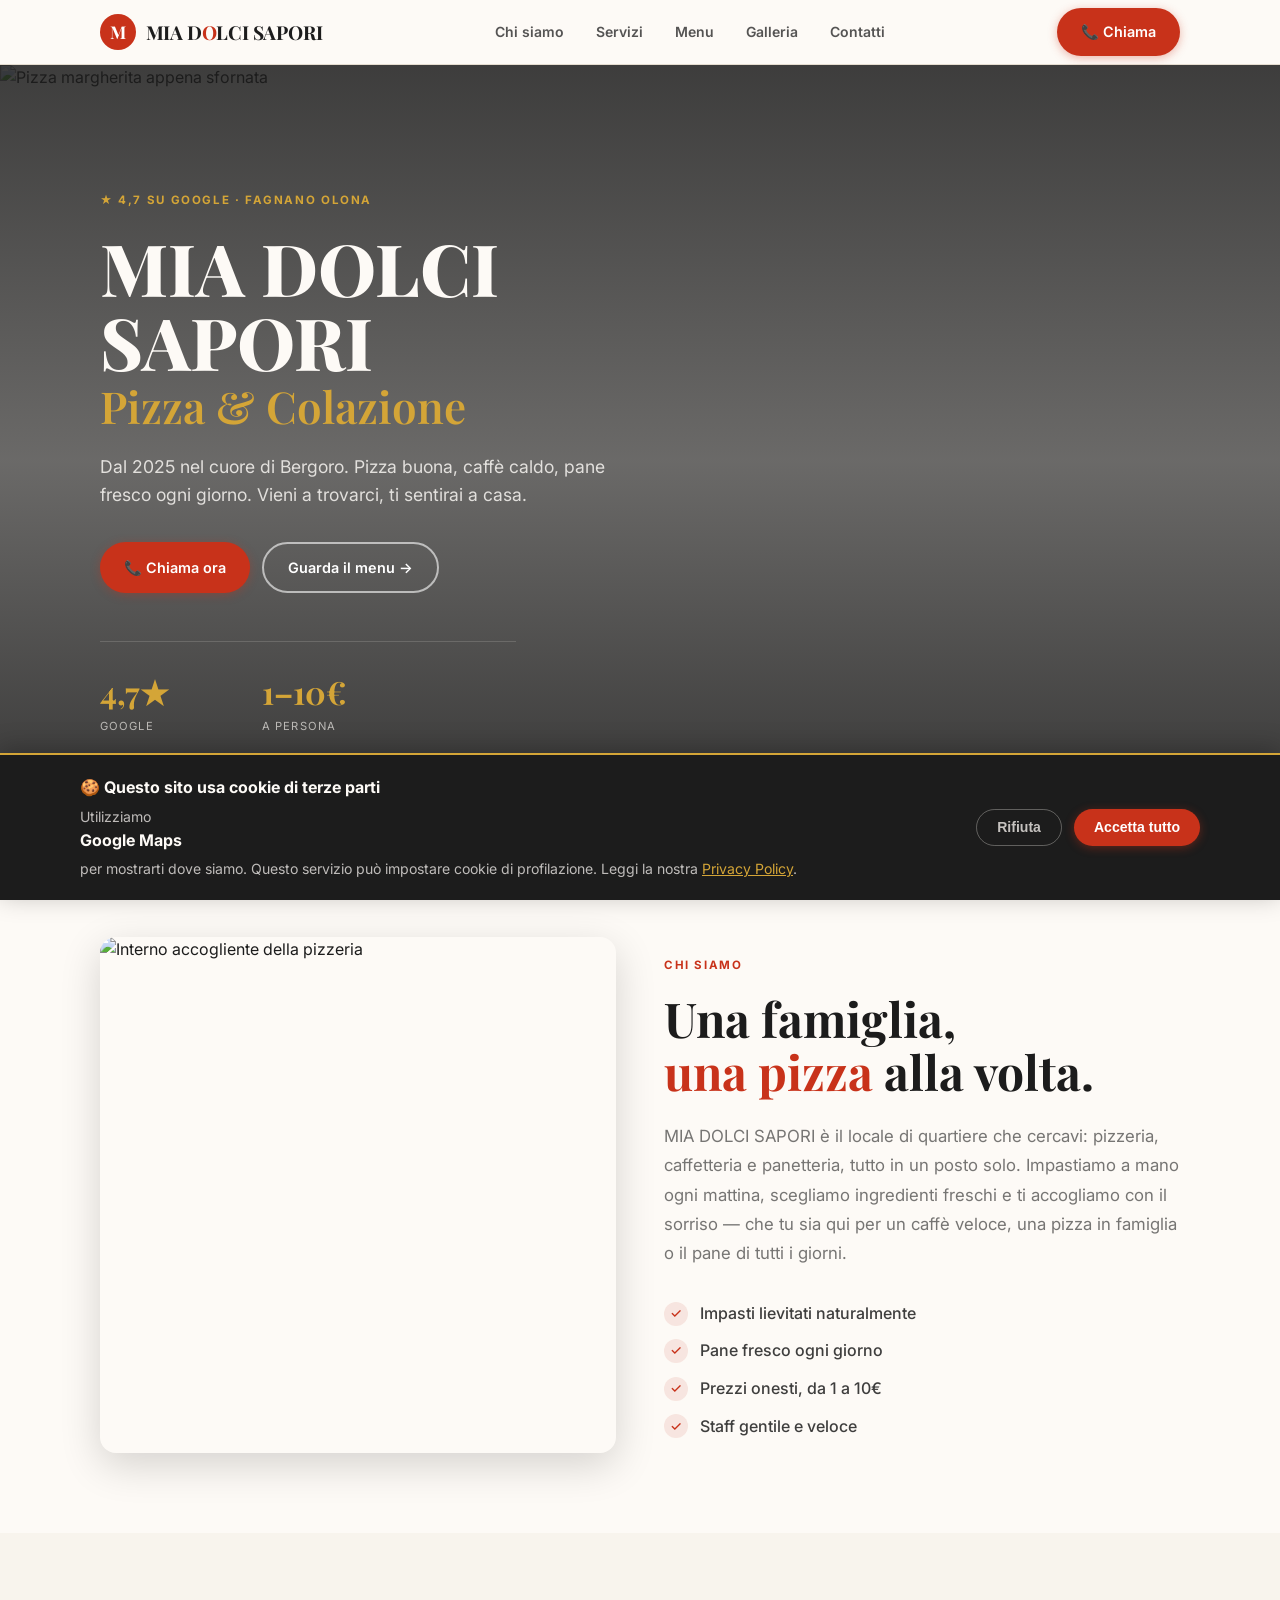
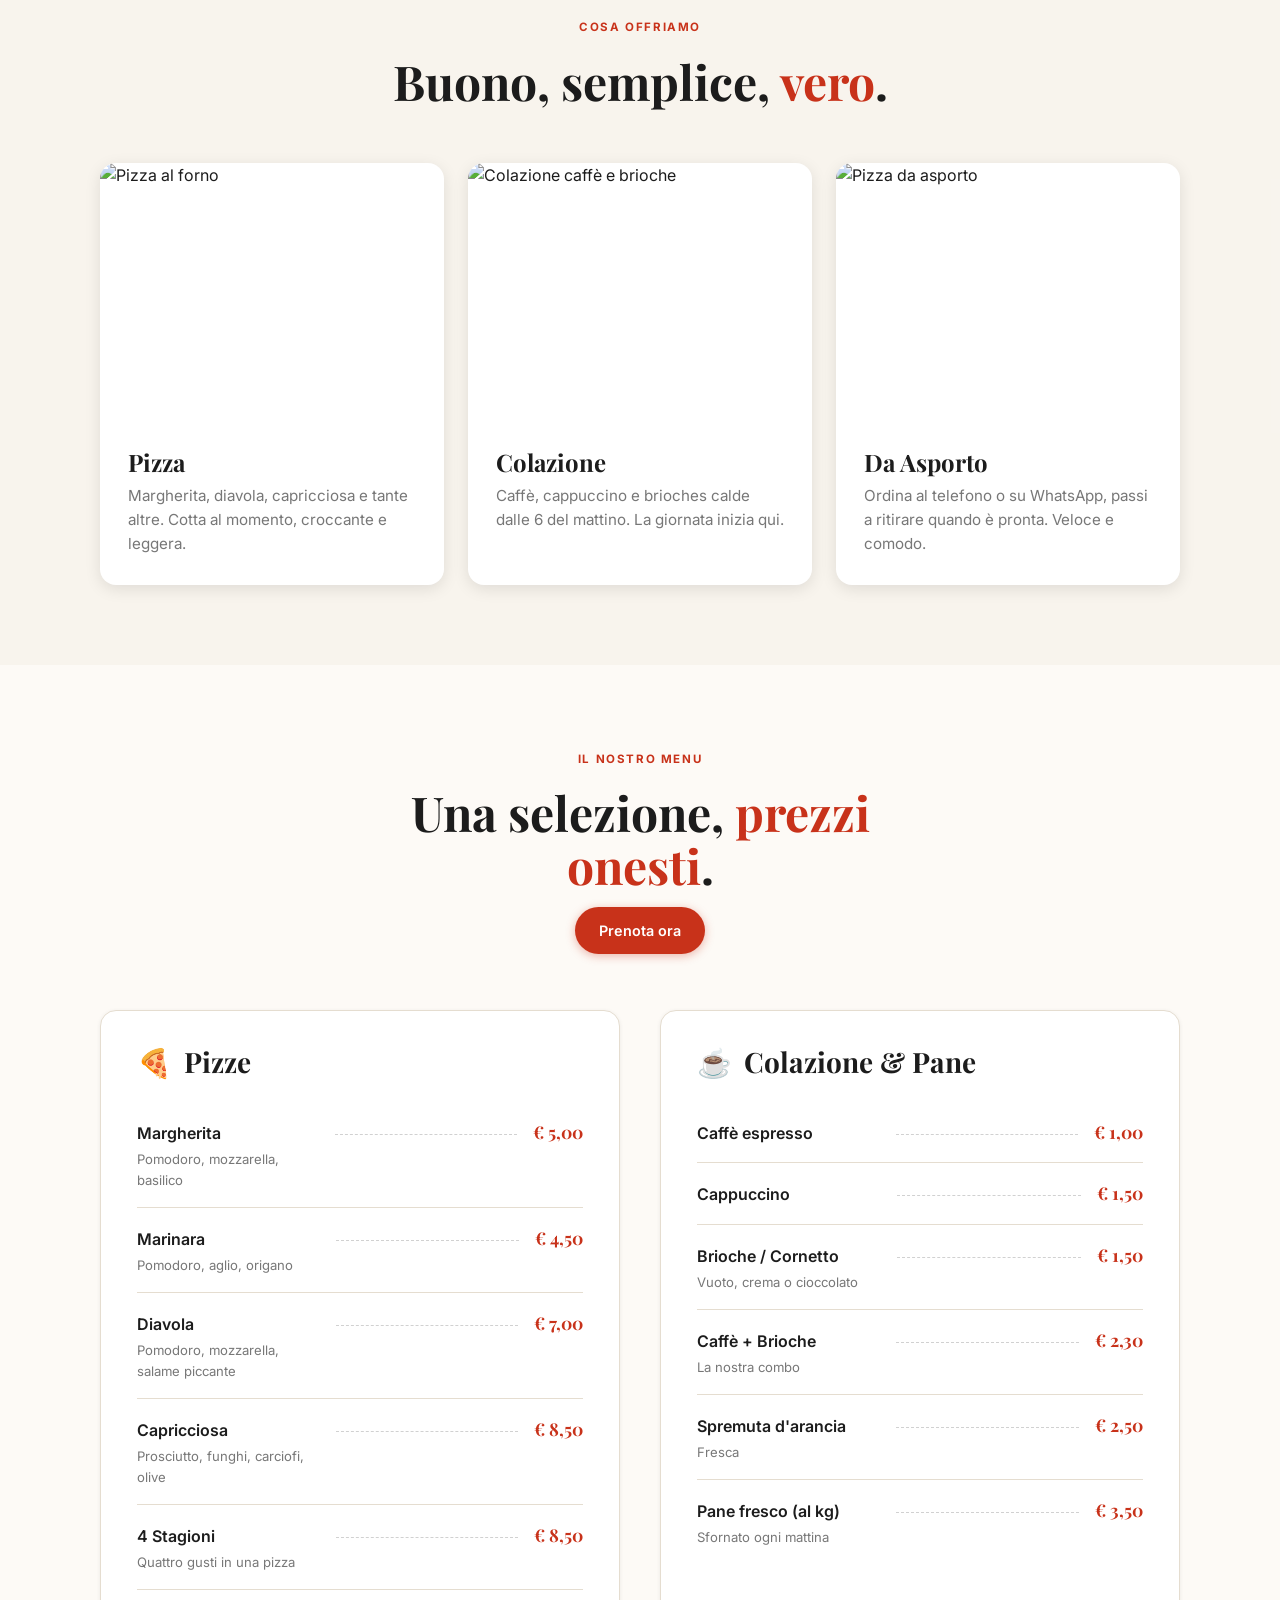
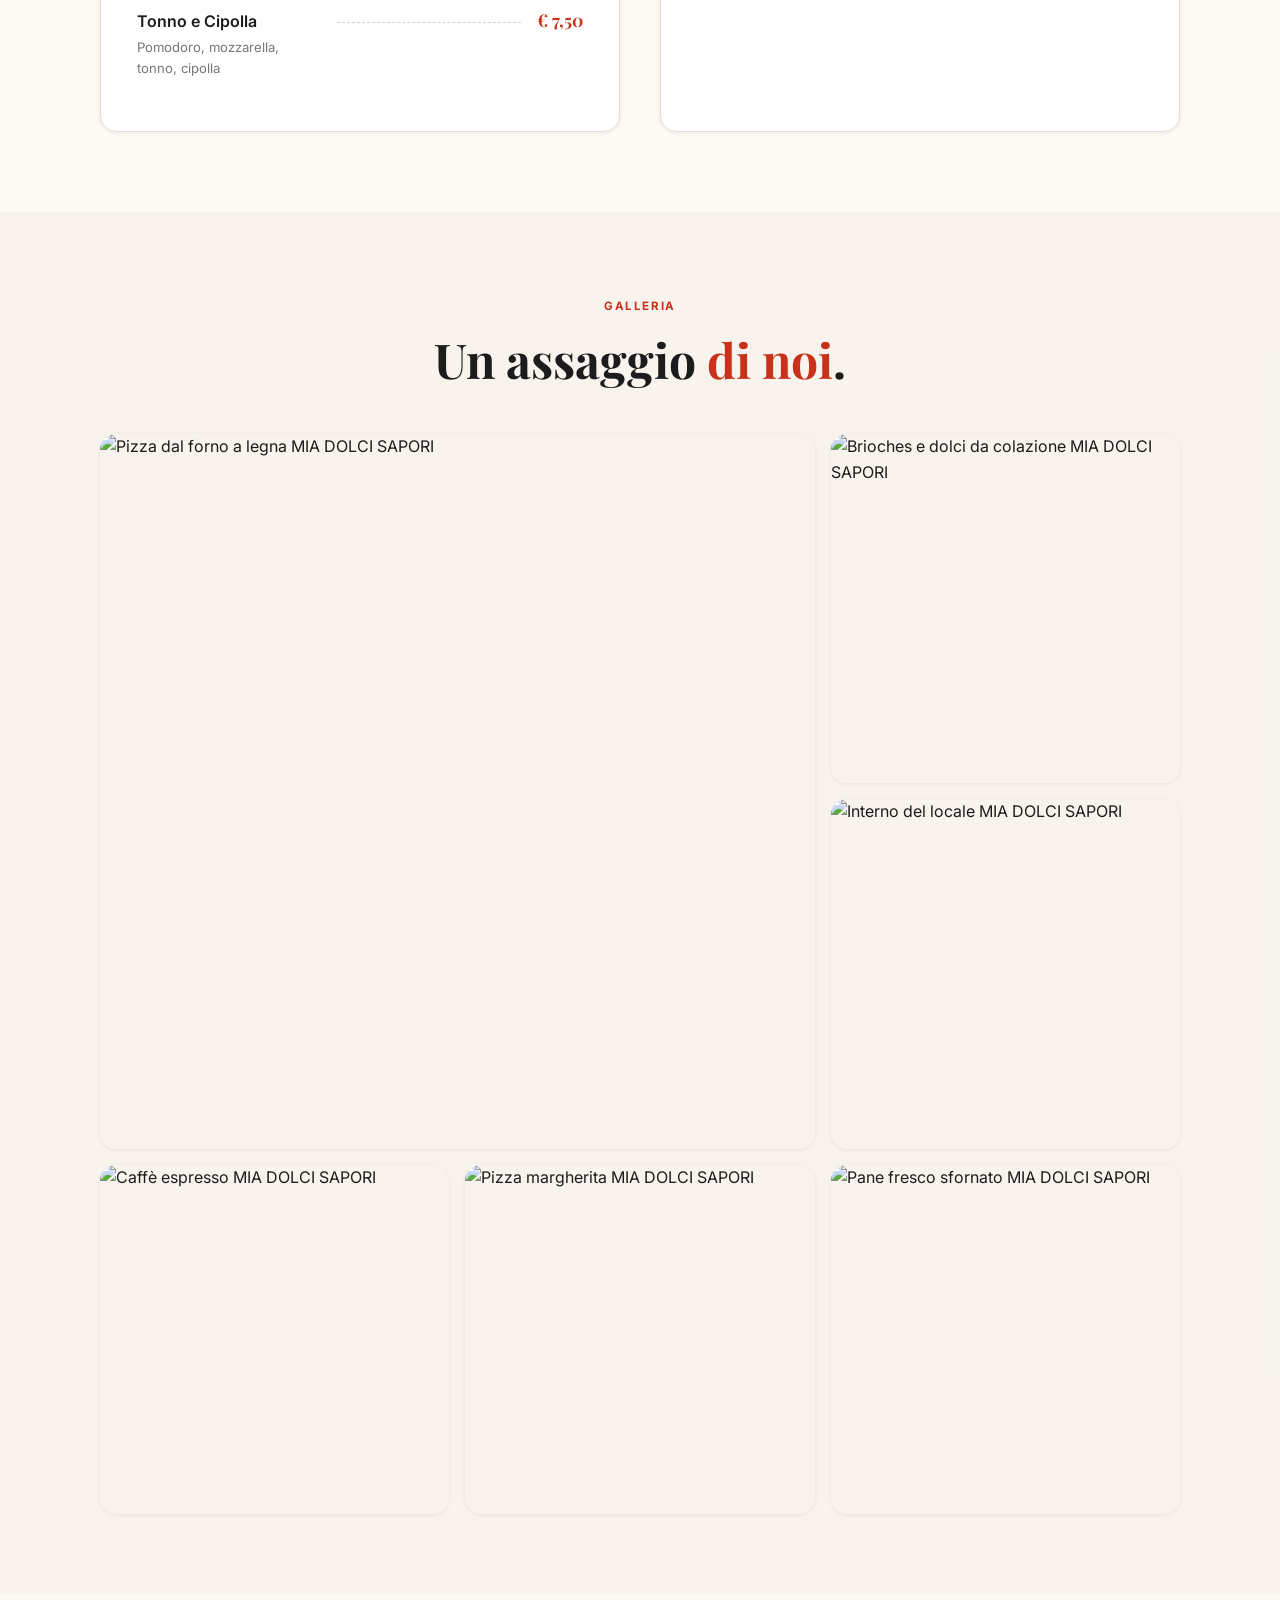
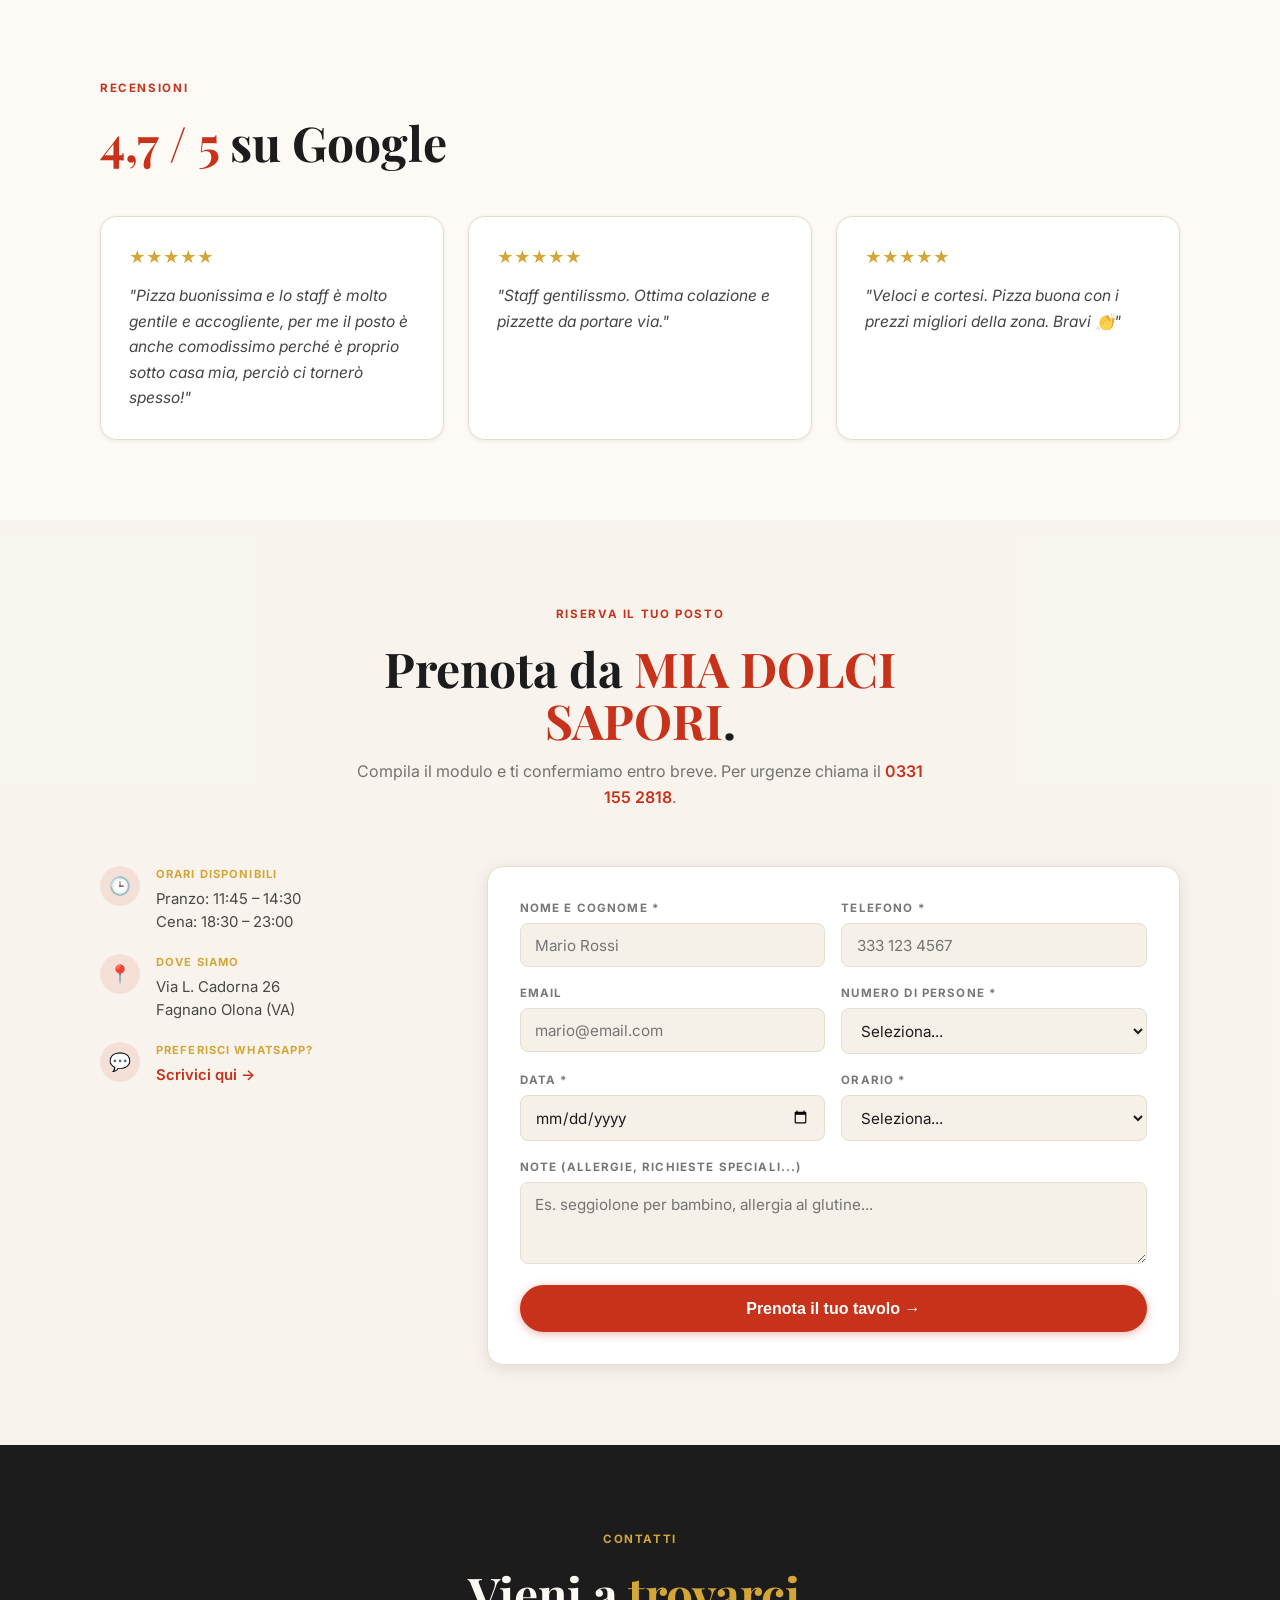
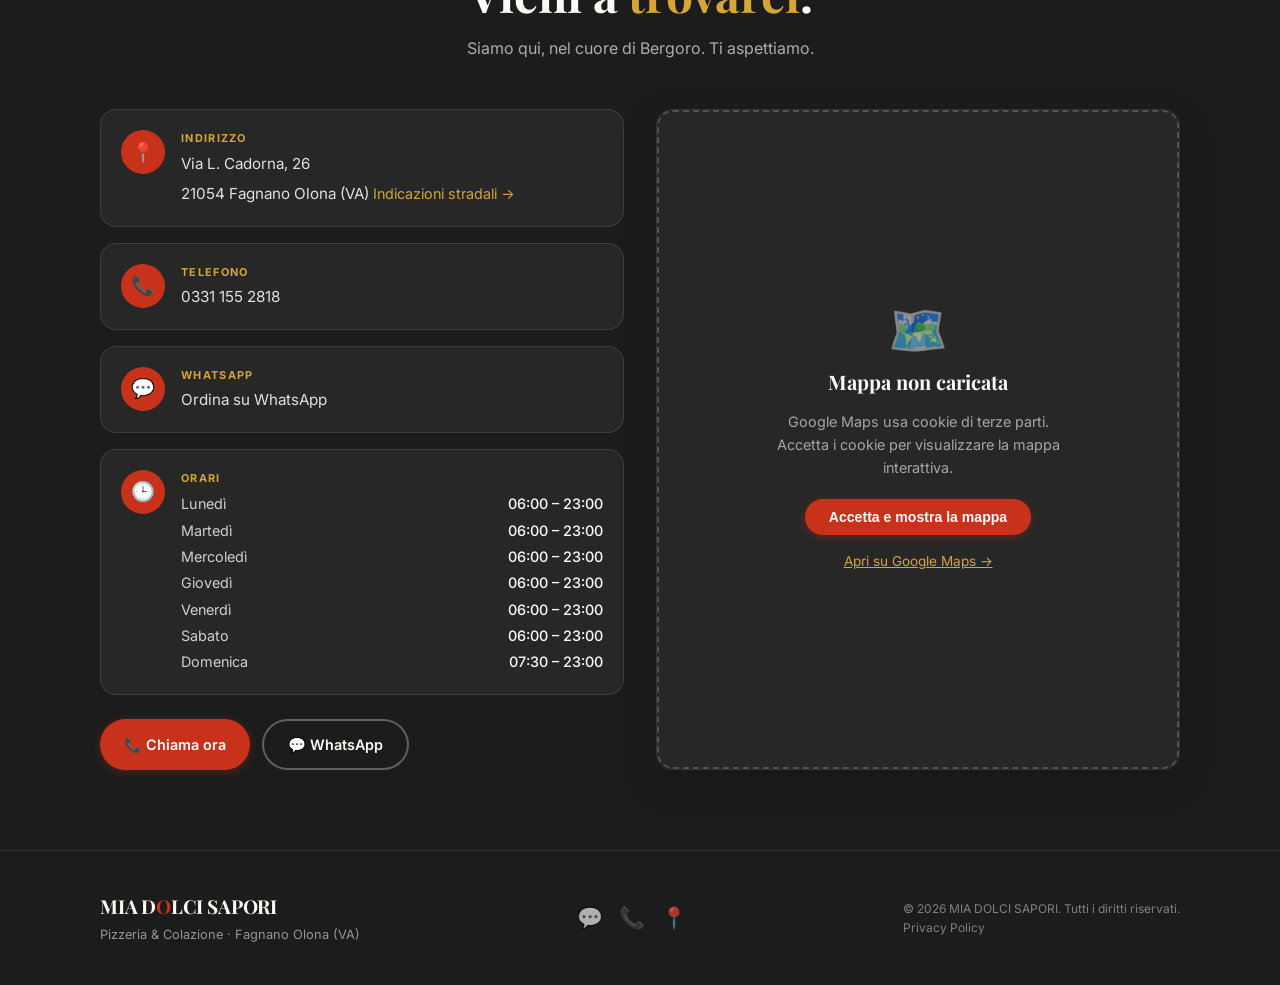
==== index.html @ 49ef7a25 "Add cookie consent functionality and privacy policy page" ====
<!DOCTYPE html>
<html lang="it">
<head>
  <meta charset="UTF-8"/>
  <meta name="viewport" content="width=device-width, initial-scale=1.0"/>
  <title>MIA DOLCI SAPORI — Pizzeria e Colazione a Fagnano Olona</title>
  <meta name="description" content="MIA DOLCI SAPORI: pizzeria, colazione, pane fresco e caffè a Fagnano Olona. Pizza buona, prezzi onesti, da asporto. Chiama 0331 155 2818."/>
  <meta name="keywords" content="pizzeria Fagnano Olona, colazione Fagnano Olona, pizza da asporto Fagnano Olona, pane fresco Fagnano Olona, MIA DOLCI SAPORI"/>
  <meta property="og:title" content="MIA DOLCI SAPORI — Pizzeria e Colazione a Fagnano Olona"/>
  <meta property="og:description" content="Pizza, colazione e pane fresco nel cuore di Fagnano Olona. Vieni a trovarci o chiama per l'asporto."/>
  <meta property="og:type" content="restaurant"/>
  <meta property="og:image" content=""/> <!-- AGGIUNGERE FOTO -->
  <link rel="preconnect" href="https://fonts.googleapis.com"/>
  <link rel="preconnect" href="https://fonts.gstatic.com" crossorigin/>
  <link href="https://fonts.googleapis.com/css2?family=Playfair+Display:wght@600;700;800&family=Inter:wght@400;500;600;700&display=swap" rel="stylesheet"/>
  <link rel="stylesheet" href="css/style.css">
  <script type="application/ld+json">
    {
      "@context": "https://schema.org",
      "@type": "Restaurant",
      "name": "MIA DOLCI SAPORI",
      "servesCuisine": ["Pizza","Italian","Breakfast","Bakery"],
      "priceRange": "€",
      "telephone": "+390331552818",
      "address": {
        "@type": "PostalAddress",
        "streetAddress": "Via L. Cadorna, 26",
        "addressLocality": "Fagnano Olona",
        "addressRegion": "VA",
        "postalCode": "21054",
        "addressCountry": "IT"
      },
      "aggregateRating": {
        "@type": "AggregateRating",
        "ratingValue": "4.7",
        "reviewCount": "19"
      },
      "openingHours": ["Mo-Sa 06:00-23:00","Su 07:30-23:00"]
    }
  </script>
</head>
<body>
<header>
  <div class="container header-inner">
    <a href="#top" class="logo">
      <div class="logo-icon">M</div>
      <span class="logo-text">MIA D<span>O</span>LCI SAPORI</span>
    </a>
    <nav>
      <a href="#chi-siamo">Chi siamo</a>
      <a href="#servizi">Servizi</a>
      <a href="#menu">Menu</a>
      <a href="#gallery">Galleria</a>
      <a href="#contatti">Contatti</a>
    </nav>
    <a href="tel:+390331552818" class="btn btn-primary nav-cta">📞 Chiama</a>
  </div>
</header>
<section id="top">
  <img
    class="hero-img"
    src="https://images.unsplash.com/photo-1513104890138-7c749659a591?w=1600&q=80&auto=format&fit=crop"
    alt="Pizza margherita appena sfornata "
    fetchpriority="high"
  />
  <div class="hero-overlay"></div>
  <div class="container hero-inner">
    <div class="hero-content">
      <span class="hero-eyebrow">★ 4,7 su Google · Fagnano Olona</span>
      <h1 class="hero-title">
        MIA DOLCI SAPORI
        <span class="hero-sub">Pizza &amp; Colazione</span>
      </h1>
      <p class="hero-desc">
        Dal 2025 nel cuore di Bergoro. Pizza buona, caffè caldo, pane
        fresco ogni giorno. Vieni a trovarci, ti sentirai a casa.
      </p>
      <div class="hero-ctas">
        <a href="tel:+390331552818" class="btn btn-primary">📞 Chiama ora</a>
        <a href="#menu" class="btn btn-outline">Guarda il menu →</a>
      </div>
      <dl class="hero-stats">
        <div>
          <div class="hero-stats-google">
            <dt class="stat-val">4,7★</dt>
            <dd class="stat-lbl">Google</dd>
          </div>
        </div>
        <div>
          <dt class="stat-val">1–10€</dt>
          <dd class="stat-lbl">a persona</dd>
        </div>
      </dl>
    </div>
  </div>
</section>

<section id="chi-siamo" class="section">
  <div class="container chi-grid">
    <div class="chi-img-wrap reveal">
      <img
        src="https://images.unsplash.com/photo-1555396273-367ea4eb4db5?w=900&q=80&auto=format&fit=crop"
        alt="Interno accogliente della pizzeria"
        loading="lazy"
      />
    </div>
    <div class="chi-text reveal">
      <span class="eyebrow">Chi siamo</span>
      <h2>Una famiglia,<br/><span>una pizza</span> alla volta.</h2>
      <p>
        MIA DOLCI SAPORI è il locale di quartiere che cercavi: pizzeria, caffetteria
        e panetteria, tutto in un posto solo. Impastiamo a mano ogni mattina,
        scegliamo ingredienti freschi e ti accogliamo con il sorriso — che tu
        sia qui per un caffè veloce, una pizza in famiglia o il pane di tutti
        i giorni.
      </p>
      <ul class="checklist">
        <li><span class="check-icon">✓</span> Impasti lievitati naturalmente</li>
        <li><span class="check-icon">✓</span> Pane fresco ogni giorno</li>
        <li><span class="check-icon">✓</span> Prezzi onesti, da 1 a 10€</li>
        <li><span class="check-icon">✓</span> Staff gentile e veloce</li>
      </ul>
    </div>
  </div>
</section>

<section id="servizi" class="section section-bg">
  <div class="container">
    <div class="section-header reveal">
      <span class="eyebrow">Cosa offriamo</span>
      <h2>Buono, semplice, <span>vero</span>.</h2>
    </div>
    <div class="servizi-grid">
      <article class="card-service reveal">
        <div class="card-service-img">
          <img
            src="https://images.unsplash.com/photo-1565299624946-b28f40a0ae38?w=800&q=80&auto=format&fit=crop"
            alt="Pizza al forno"
            loading="lazy"
          />
        </div>
        <div class="card-service-body">
          <h3>Pizza</h3>
          <p>Margherita, diavola, capricciosa e tante altre. Cotta al momento, croccante e leggera.</p>
        </div>
      </article>
      <article class="card-service reveal">
        <div class="card-service-img">
          <img
            src="https://images.unsplash.com/photo-1495474472287-4d71bcdd2085?w=800&q=80&auto=format&fit=crop"
            alt="Colazione caffè e brioche"
            loading="lazy"
          />
        </div>
        <div class="card-service-body">
          <h3>Colazione</h3>
          <p>Caffè, cappuccino e brioches calde dalle 6 del mattino. La giornata inizia qui.</p>
        </div>
      </article>
      <article class="card-service reveal">
        <div class="card-service-img">
          <img
            src="https://images.unsplash.com/photo-1571091718767-18b5b1457add?w=800&q=80&auto=format&fit=crop"
            alt="Pizza da asporto"
            loading="lazy"
          />
        </div>
        <div class="card-service-body">
          <h3>Da Asporto</h3>
          <p>Ordina al telefono o su WhatsApp, passi a ritirare quando è pronta. Veloce e comodo.</p>
        </div>
      </article>
    </div>
  </div>
</section>

<section id="menu" class="section">
  <div class="container">
    <div class="section-header reveal">
      <span class="eyebrow">Il nostro menu</span>
      <h2>Una selezione, <span>prezzi onesti</span>.</h2>
      <a href="" class="btn btn-primary" style="margin-top: 15px">Prenota ora</a>
    </div>
    <div class="menu-grid">
      <div class="menu-card reveal">
        <h3><span>🍕</span> Pizze</h3>
        <ul class="menu-list">
          <li class="menu-item">
            <div class="menu-item-info">
              <div class="menu-item-name">Margherita</div>
              <div class="menu-item-desc">Pomodoro, mozzarella, basilico</div>
            </div>
            <div class="menu-dotted"></div>
            <div class="menu-price">€ 5,00</div>
          </li>
          <li class="menu-item">
            <div class="menu-item-info">
              <div class="menu-item-name">Marinara</div>
              <div class="menu-item-desc">Pomodoro, aglio, origano</div>
            </div>
            <div class="menu-dotted"></div>
            <div class="menu-price">€ 4,50</div>
          </li>
          <li class="menu-item">
            <div class="menu-item-info">
              <div class="menu-item-name">Diavola</div>
              <div class="menu-item-desc">Pomodoro, mozzarella, salame piccante</div>
            </div>
            <div class="menu-dotted"></div>
            <div class="menu-price">€ 7,00</div>
          </li>
          <li class="menu-item">
            <div class="menu-item-info">
              <div class="menu-item-name">Capricciosa</div>
              <div class="menu-item-desc">Prosciutto, funghi, carciofi, olive</div>
            </div>
            <div class="menu-dotted"></div>
            <div class="menu-price">€ 8,50</div>
          </li>
          <li class="menu-item">
            <div class="menu-item-info">
              <div class="menu-item-name">4 Stagioni</div>
              <div class="menu-item-desc">Quattro gusti in una pizza</div>
            </div>
            <div class="menu-dotted"></div>
            <div class="menu-price">€ 8,50</div>
          </li>
          <li class="menu-item">
            <div class="menu-item-info">
              <div class="menu-item-name">Tonno e Cipolla</div>
              <div class="menu-item-desc">Pomodoro, mozzarella, tonno, cipolla</div>
            </div>
            <div class="menu-dotted"></div>
            <div class="menu-price">€ 7,50</div>
          </li>
        </ul>
      </div>
      <div class="menu-card reveal">
        <h3><span>☕</span> Colazione &amp; Pane</h3>
        <ul class="menu-list">
          <li class="menu-item">
            <div class="menu-item-info">
              <div class="menu-item-name">Caffè espresso</div>
            </div>
            <div class="menu-dotted"></div>
            <div class="menu-price">€ 1,00</div>
          </li>
          <li class="menu-item">
            <div class="menu-item-info">
              <div class="menu-item-name">Cappuccino</div>
            </div>
            <div class="menu-dotted"></div>
            <div class="menu-price">€ 1,50</div>
          </li>
          <li class="menu-item">
            <div class="menu-item-info">
              <div class="menu-item-name">Brioche / Cornetto</div>
              <div class="menu-item-desc">Vuoto, crema o cioccolato</div>
            </div>
            <div class="menu-dotted"></div>
            <div class="menu-price">€ 1,50</div>
          </li>
          <li class="menu-item">
            <div class="menu-item-info">
              <div class="menu-item-name">Caffè + Brioche</div>
              <div class="menu-item-desc">La nostra combo</div>
            </div>
            <div class="menu-dotted"></div>
            <div class="menu-price">€ 2,30</div>
          </li>
          <li class="menu-item">
            <div class="menu-item-info">
              <div class="menu-item-name">Spremuta d'arancia</div>
              <div class="menu-item-desc">Fresca</div>
            </div>
            <div class="menu-dotted"></div>
            <div class="menu-price">€ 2,50</div>
          </li>
          <li class="menu-item">
            <div class="menu-item-info">
              <div class="menu-item-name">Pane fresco (al kg)</div>
              <div class="menu-item-desc">Sfornato ogni mattina</div>
            </div>
            <div class="menu-dotted"></div>
            <div class="menu-price">€ 3,50</div>
          </li>
        </ul>
      </div>
    </div>
  </div>
</section>

<section id="gallery" class="section section-bg">
  <div class="container">
    <div class="section-header reveal">
      <span class="eyebrow">Galleria</span>
      <h2>Un assaggio <span>di noi</span>.</h2>
    </div>
    <div class="gallery-grid">
      <div class="gallery-item big reveal">
        <img
          src="https://images.unsplash.com/photo-1574071318508-1cdbab80d002?w=900&q=80&auto=format&fit=crop"
          alt="Pizza dal forno a legna MIA DOLCI SAPORI"
          loading="lazy"
        />
      </div>
      <div class="gallery-item reveal">
        <img
          src="https://images.unsplash.com/photo-1558961363-fa8fdf82db35?w=600&q=80&auto=format&fit=crop"
          alt="Brioches e dolci da colazione MIA DOLCI SAPORI"
          loading="lazy"
        />
      </div>
      <div class="gallery-item reveal">
        <img
          src="https://images.unsplash.com/photo-1555396273-367ea4eb4db5?w=600&q=80&auto=format&fit=crop"
          alt="Interno del locale MIA DOLCI SAPORI"
          loading="lazy"
        />
      </div>
      <div class="gallery-item reveal">
        <img
          src="https://images.unsplash.com/photo-1509042239860-f550ce710b93?w=600&q=80&auto=format&fit=crop"
          alt="Caffè espresso MIA DOLCI SAPORI"
          loading="lazy"
        />
      </div>
      <div class="gallery-item reveal">
        <img
          src="https://images.unsplash.com/photo-1513104890138-7c749659a591?w=600&q=80&auto=format&fit=crop"
          alt="Pizza margherita MIA DOLCI SAPORI"
          loading="lazy"
        />
      </div>
      <div class="gallery-item reveal">
        <img
          src="https://images.unsplash.com/photo-1509440159596-0249088772ff?w=600&q=80&auto=format&fit=crop"
          alt="Pane fresco sfornato MIA DOLCI SAPORI"
          loading="lazy"
        />
      </div>
    </div>
  </div>
</section>

<section class="section">
  <div class="container">
    <div class="reviews-header reveal">
      <div>
        <span class="eyebrow">Recensioni</span>
        <h2><span>4,7 / 5</span> su Google</h2>
      </div>
      <div class="review-stars-row">
      </div>
    </div>
    <div class="reviews-grid">
      <figure class="review-card reveal">
        <div class="review-stars">★★★★★</div>
        <blockquote class="review-text">
          "Pizza buonissima e lo staff è molto gentile e accogliente, per me il posto è anche comodissimo perché è proprio sotto casa mia, perciò ci tornerò spesso!"
        </blockquote>
      </figure>
      <figure class="review-card reveal">
        <div class="review-stars">★★★★★</div>
        <blockquote class="review-text">
          "Staff gentilissmo. Ottima colazione e pizzette da portare via."
        </blockquote>
      </figure>
      <figure class="review-card reveal">
        <div class="review-stars">★★★★★</div>
        <blockquote class="review-text">
          "Veloci e cortesi. Pizza buona con i prezzi migliori della zona. Bravi 👏"
        </blockquote>
      </figure>
    </div>
  </div>
</section>

<section id="prenotazioni" class="section section-bg">
  <div class="container">
    <div class="section-header reveal">
      <span class="eyebrow">Riserva il tuo posto</span>
      <h2>Prenota da <span>MIA DOLCI SAPORI</span>.</h2>
      <p style="margin-top:.75rem;color:var(--muted);font-size:1rem;">
        Compila il modulo e ti confermiamo entro breve. Per urgenze chiama il <a href="tel:+390331552818" style="color:var(--red);font-weight:600">0331 155 2818</a>.
      </p>
    </div>

    <div class="booking-form-wrap reveal">
      <div class="booking-form-grid">

        <div class="booking-info">
          <div class="booking-info-item">
            <div class="booking-info-icon">🕒</div>
            <div>
              <div class="booking-info-lbl">Orari disponibili</div>
              <div class="booking-info-val">Pranzo: 11:45 – 14:30<br>Cena: 18:30 – 23:00</div>
            </div>
          </div>
          <div class="booking-info-item">
            <div class="booking-info-icon">📍</div>
            <div>
              <div class="booking-info-lbl">Dove siamo</div>
              <div class="booking-info-val">Via L. Cadorna 26<br>Fagnano Olona (VA)</div>
            </div>
          </div>
          <div class="booking-info-item">
            <div class="booking-info-icon">💬</div>
            <div>
              <div class="booking-info-lbl">Preferisci WhatsApp?</div>
              <div class="booking-info-val">
                <a href="https://wa.me/393473941917?text=Ciao%20MIA%20DOLCI%20SAPORI!%20Vorrei%20prenotare%20un%20tavolo..." target="_blank" rel="noopener" style="color:var(--red);font-weight:600">Scrivici qui →</a>
              </div>
            </div>
          </div>
        </div>

        <!-- COLONNA DESTRA: form -->
        <div class="booking-form-card">
          <div class="booking-form-inner">
            <div class="bfg bfg-2">
              <div class="bf-group">
                <label for="b-name">Nome e cognome *</label>
                <input type="text" id="b-name" name="name" placeholder="Mario Rossi" autocomplete="name" required>
              </div>
              <div class="bf-group">
                <label for="b-phone">Telefono *</label>
                <input type="tel" id="b-phone" name="phone" placeholder="333 123 4567" autocomplete="tel" required>
              </div>
            </div>
            <div class="bfg bfg-2">
              <div class="bf-group">
                <label for="b-email">Email</label>
                <input type="email" id="b-email" name="email" placeholder="mario@email.com" autocomplete="email">
              </div>
              <div class="bf-group">
                <label for="b-guests">Numero di persone *</label>
                <select id="b-guests" name="guests" required>
                  <option value="">Seleziona...</option>
                  <option value="1">1 persona</option>
                  <option value="2">2 persone</option>
                  <option value="3">3 persone</option>
                  <option value="4">4 persone</option>
                  <option value="5">5 persone</option>
                  <option value="6">6 persone</option>
                  <option value="7">7 persone</option>
                  <option value="8">8+ persone</option>
                </select>
              </div>
            </div>
            <div class="bfg bfg-2">
              <div class="bf-group">
                <label for="b-date">Data *</label>
                <input type="date" id="b-date" name="date" required>
              </div>
              <div class="bf-group">
                <label for="b-time">Orario *</label>
                <select id="b-time" name="time" required>
                  <option value="">Seleziona...</option>
                  <optgroup label="Pranzo">
                    <option value="12:00">12:00</option>
                    <option value="12:30">12:30</option>
                    <option value="13:00">13:00</option>
                    <option value="13:30">13:30</option>
                  </optgroup>
                  <optgroup label="Cena">
                    <option value="19:00">19:00</option>
                    <option value="19:30">19:30</option>
                    <option value="20:00">20:00</option>
                    <option value="20:30">20:30</option>
                    <option value="21:00">21:00</option>
                    <option value="21:30">21:30</option>
                    <option value="22:00">22:00</option>
                  </optgroup>
                </select>
              </div>
            </div>
            <div class="bfg bfg-1">
              <div class="bf-group">
                <label for="b-notes">Note (allergie, richieste speciali...)</label>
                <textarea id="b-notes" name="notes" placeholder="Es. seggiolone per bambino, allergia al glutine..." rows="3"></textarea>
              </div>
            </div>

            <button type="button" class="btn btn-primary booking-submit-btn" id="booking-submit-btn" onclick="submitBooking()">
              Prenota il tuo tavolo →
            </button>

            <!-- Messaggio di successo -->
            <div class="booking-success" id="booking-success" style="display:none;">
              <span class="booking-success-icon">✅</span>
              <div>
                <strong>Prenotazione ricevuta!</strong><br>
                Ti contatteremo al numero fornito per confermare. A presto da MIA DOLCI SAPORI!
              </div>
            </div>

            <!-- Messaggio di errore -->
            <div class="booking-error" id="booking-error" style="display:none;">
              ⚠️ Si è verificato un errore. Riprova o chiamaci al <a href="tel:+390331552818">0331 155 2818</a>.
            </div>

          </div>
        </div>

      </div>
    </div>

  </div>
</section>

<section id="contatti" class="section">
  <div class="container">
    <div class="section-header reveal">
      <span class="eyebrow" style="color:var(--accent)">Contatti</span>
      <h2>Vieni a <span>trovarci</span>.</h2>
      <p>Siamo qui, nel cuore di Bergoro. Ti aspettiamo.</p>
    </div>
    <div class="contatti-grid">
      <div class="info-cards reveal">
        <div class="info-card">
          <div class="info-icon">📍</div>
          <div>
            <div class="info-lbl">Indirizzo</div>
            <div class="info-val">
              Via L. Cadorna, 26<br/>21054 Fagnano Olona (VA)
              <a
                class="map-link"
                href="https://www.google.com/maps/dir/?api=1&destination=Via+L.+Cadorna+26+Fagnano+Olona+VA"
                target="_blank"
                rel="noopener"
              >Indicazioni stradali →</a>
            </div>
          </div>
        </div>
        <div class="info-card">
          <div class="info-icon">📞</div>
          <div>
            <div class="info-lbl">Telefono</div>
            <div class="info-val">
              <a href="tel:+390331552818">0331 155 2818</a>
            </div>
          </div>
        </div>
        <div class="info-card">
          <div class="info-icon">💬</div>
          <div>
            <div class="info-lbl">WhatsApp</div>
            <div class="info-val">
              <a
                href="https://wa.me/393473941917?text=Ciao%20MIA%20DOLCI SAPORI!%20Vorrei%20ordinare..."
                target="_blank"
                rel="noopener"
              >Ordina su WhatsApp</a>
            </div>
          </div>
        </div>
        <div class="info-card">
          <div class="info-icon">🕒</div>
          <div style="flex:1">
            <div class="info-lbl">Orari</div>
            <div class="info-val">
              <ul class="orari-list" style="margin-top:.4rem">
                <li class="orari-row"><span>Lunedì</span><span>06:00 – 23:00</span></li>
                <li class="orari-row"><span>Martedì</span><span>06:00 – 23:00</span></li>
                <li class="orari-row"><span>Mercoledì</span><span>06:00 – 23:00</span></li>
                <li class="orari-row"><span>Giovedì</span><span>06:00 – 23:00</span></li>
                <li class="orari-row"><span>Venerdì</span><span>06:00 – 23:00</span></li>
                <li class="orari-row"><span>Sabato</span><span>06:00 – 23:00</span></li>
                <li class="orari-row"><span>Domenica</span><span>07:30 – 23:00</span></li>
              </ul>
            </div>
          </div>
        </div>
        <div class="contatti-ctas">
          <a href="tel:+390331552818" class="btn btn-primary">📞 Chiama ora</a>
          <a
            href="https://wa.me/393473941917?text=Ciao%20MIA%20DOLCI%20SAPORI!%20Vorrei%20ordinare..."
            target="_blank"
            rel="noopener"
            class="btn btn-wa"
          >💬 WhatsApp</a>
        </div>
      </div>

      <!-- MAPPA: placeholder o iframe a seconda del consenso -->
      <div class="map-wrap reveal" id="map-container">

        <!-- Placeholder mostrato PRIMA del consenso -->
        <div class="map-placeholder" id="map-placeholder">
          <div class="map-placeholder-inner">
            <div class="map-placeholder-icon">🗺️</div>
            <p class="map-placeholder-title">Mappa non caricata</p>
            <p class="map-placeholder-desc">
              Google Maps usa cookie di terze parti.<br>
              Accetta i cookie per visualizzare la mappa interattiva.
            </p>
            <button class="btn btn-primary map-placeholder-btn" onclick="acceptCookies()">
              Accetta e mostra la mappa
            </button>
            <a
              href="https://www.google.com/maps/dir/?api=1&destination=Via+L.+Cadorna+26+Fagnano+Olona+VA"
              target="_blank"
              rel="noopener"
              class="map-placeholder-link"
            >Apri su Google Maps →</a>
          </div>
        </div>

        <!-- Iframe caricato SOLO dopo il consenso (src iniettato via JS) -->
        <iframe
          id="map-iframe"
          title="Mappa MIA DOLCI SAPORI Fagnano Olona"
          data-src="https://www.google.com/maps?q=Via+L.+Cadorna+26,+21054+Fagnano+Olona+VA&output=embed"
          loading="lazy"
          referrerpolicy="no-referrer-when-downgrade"
          allowfullscreen
          style="display:none;"
        ></iframe>

      </div>
    </div>
  </div>
</section>

<footer>
  <div class="container footer-inner">
    <div class="footer-logo">
      <div class="logo-text">MIA D<span style="color:var(--red)">O</span>LCI SAPORI</div>
      <p class="footer-sub">Pizzeria &amp; Colazione · Fagnano Olona (VA)</p>
    </div>
    <div class="footer-links">
      <a
        href="https://wa.me/393473941917?text=Ciao%20MIA%20DOLCI SAPORI!%20Vorrei%20ordinare..."
        target="_blank"
        rel="noopener"
        aria-label="WhatsApp"
      >💬</a>
      <a href="tel:+390331552818" aria-label="Telefono">📞</a>
      <a
        href="https://www.google.com/maps/dir/?api=1&destination=Via+L.+Cadorna+26+Fagnano+Olona+VA"
        target="_blank"
        rel="noopener"
        aria-label="Mappa"
      >📍</a>
    </div>
    <div class="footer-copy">
      © 2026 MIA DOLCI SAPORI. Tutti i diritti riservati.<br>
      <a href="privacy.html">Privacy Policy</a>
    </div>
  </div>
</footer>

<div class="mobile-bar">
  <a href="tel:+390331552818" class="btn btn-primary">📞 Chiama</a>
  <a
    href="https://wa.me/393473941917?text=Ciao%20MIA%20DOLCI%20SAPORI!%20Vorrei%20ordinare..."
    target="_blank"
    rel="noopener"
    class="btn btn-wa-mob"
  >💬 WhatsApp</a>
</div>

<!-- ===== COOKIE BANNER ===== -->
<div id="cookie-banner" class="cookie-banner" role="dialog" aria-label="Consenso cookie" style="display:none;">
  <div class="cookie-banner-inner">
    <div class="cookie-banner-text">
      <strong>🍪 Questo sito usa cookie di terze parti</strong>
      <p>
        Utilizziamo <strong>Google Maps</strong> per mostrarti dove siamo. Questo servizio può impostare cookie di profilazione.
        Leggi la nostra <a href="privacy.html">Privacy Policy</a>.
      </p>
    </div>
    <div class="cookie-banner-actions">
      <button class="btn cookie-btn-reject" onclick="rejectCookies()">Rifiuta</button>
      <button class="btn cookie-btn-accept" onclick="acceptCookies()">Accetta tutto</button>
    </div>
  </div>
</div>
<!-- ========================= -->

<script src="js/app.js"></script>
</body>
</html>
---- css/style.css ----
*, *::before, *::after { box-sizing: border-box; margin: 0; padding: 0; }
html { scroll-behavior: smooth; font-size: 16px; }

body {
  font-family: 'Inter', system-ui, sans-serif;
  background: #FDFAF6;
  color: #1C1C1C;
  line-height: 1.6;
}

img { display: block; max-width: 100%; height: auto; }
a { text-decoration: none; color: inherit; }
ul, ol { list-style: none; }

:root {
  --red:      #C8321A;
  --red-dark: #A0280F;
  --accent:   #D4A537;
  --charcoal: #1C1C1C;
  --cream:    #FDFAF6;
  --cream2:   #F5F0E8;
  --card:     #FFFFFF;
  --border:   #E5DDD0;
  --muted:    rgba(28,28,28,.60);

  --font-display: 'Playfair Display', Georgia, serif;
  --font-body:    'Inter', system-ui, sans-serif;

  --radius: 1rem;
  --shadow-sm: 0 1px 4px rgba(0,0,0,.07);
  --shadow-md: 0 4px 16px rgba(0,0,0,.10);
  --shadow-xl: 0 12px 40px rgba(0,0,0,.16);
}

.eyebrow {
  display: inline-block;
  font-size: .72rem;
  font-weight: 700;
  letter-spacing: .14em;
  text-transform: uppercase;
  color: var(--red);
}
h1,h2,h3 { font-family: var(--font-display); line-height: 1.1; }

.container {
  width: 100%;
  max-width: 1120px;
  margin-inline: auto;
  padding-inline: 1.25rem;
}
.section {
  padding-block: 5rem;
}
@media (max-width: 640px) {
  .section { padding-block: 3.5rem; }
}

.btn {
  display: inline-flex;
  align-items: center;
  justify-content: center;
  gap: .5rem;
  padding: .75rem 1.5rem;
  border-radius: 100px;
  font-weight: 600;
  font-size: .9rem;
  cursor: pointer;
  border: none;
  transition: transform .15s ease, box-shadow .15s ease, background .15s ease;
  white-space: nowrap;
}
.btn:active { transform: scale(.97); }

.btn-primary {
  background: var(--red);
  color: #fff;
  box-shadow: 0 2px 10px rgba(200,50,26,.35);
}
.btn-primary:hover {
  background: var(--red-dark);
  box-shadow: 0 4px 18px rgba(200,50,26,.40);
}

.btn-outline {
  background: transparent;
  color: #fff;
  border: 2px solid rgba(255,255,255,.6);
}
.btn-outline:hover {
  background: rgba(255,255,255,.12);
  border-color: #fff;
}

.btn-outline-dark {
  background: transparent;
  color: var(--charcoal);
  border: 2px solid var(--charcoal);
}
.btn-outline-dark:hover { background: var(--charcoal); color: #fff; }

header {
  position: sticky;
  top: 0;
  z-index: 100;
  background: rgba(253,250,246,.88);
  backdrop-filter: blur(10px);
  -webkit-backdrop-filter: blur(10px);
  border-bottom: 1px solid var(--border);
}
.header-inner {
  display: flex;
  align-items: center;
  justify-content: space-between;
  height: 4rem;
}
.logo {
  display: flex;
  align-items: center;
  gap: .6rem;
}
.logo-icon {
  width: 2.25rem;
  height: 2.25rem;
  border-radius: 50%;
  background: var(--red);
  color: #fff;
  font-family: var(--font-display);
  font-weight: 700;
  font-size: 1.1rem;
  display: grid;
  place-items: center;
  flex-shrink: 0;
}
.logo-text {
  font-family: var(--font-display);
  font-size: 1.2rem;
  font-weight: 700;
  letter-spacing: -.01em;
  color: var(--charcoal);
}
.logo-text span { color: var(--red); }

nav {
  display: flex;
  align-items: center;
  gap: 2rem;
}
nav a {
  font-size: .875rem;
  font-weight: 600;
  color: rgba(28,28,28,.75);
  transition: color .15s;
}
nav a:hover { color: var(--red); }

.nav-cta { display: none; }

@media (max-width: 767px) {
  nav { display: none; }
}
@media (min-width: 768px) {
  .nav-cta { display: inline-flex; }
}

#top {
  position: relative;
  overflow: hidden;
  isolation: isolate;
}
.hero-img {
  position: absolute;
  inset: 0;
  width: 100%;
  height: 100%;
  object-fit: cover;
  z-index: -2;
}
.hero-overlay {
  position: absolute;
  inset: 0;
  z-index: -1;
  background: linear-gradient(to bottom,
  rgba(28,28,28,.85) 0%,
  rgba(28,28,28,.65) 50%,
  rgba(28,28,28,.90) 100%);
}
.hero-inner {
  display: grid;
  min-height: 88vh;
  align-items: center;
  padding-block: 6rem;
}
.hero-content {
  max-width: 38rem;
  color: var(--cream);
}
.hero-eyebrow {
  display: inline-block;
  font-size: .72rem;
  font-weight: 700;
  letter-spacing: .14em;
  text-transform: uppercase;
  color: var(--accent);
}
.hero-title {
  margin-top: 1.25rem;
  font-size: clamp(2.8rem, 6vw, 4.5rem);
  font-weight: 800;
  color: var(--cream);
  line-height: 1.02;
}
.hero-sub {
  display: block;
  font-size: clamp(1.6rem, 3.5vw, 2.75rem);
  font-weight: 600;
  color: var(--accent);
  margin-top: .4rem;
}
.hero-desc {
  margin-top: 1.5rem;
  font-size: 1.1rem;
  color: rgba(253,250,246,.82);
  max-width: 34rem;
}
.hero-ctas {
  margin-top: 2rem;
  display: flex;
  flex-wrap: wrap;
  gap: .75rem;
}
.hero-stats {
  margin-top: 3rem;
  display: grid;
  grid-template-columns: repeat(3, auto);
  gap: 1rem;
  max-width: 26rem;
  border-top: 1px solid rgba(253,250,246,.15);
  padding-top: 1.5rem;
}
.stat-val {
  font-family: var(--font-display);
  font-size: clamp(1.5rem, 3vw, 2rem);
  font-weight: 700;
  color: var(--accent);
}
.stat-lbl {
  font-size: .7rem;
  text-transform: uppercase;
  letter-spacing: .1em;
  color: rgba(253,250,246,.65);
  margin-top: .1rem;
}

.chi-grid {
  display: grid;
  gap: 3rem;
  align-items: center;
}
@media (min-width: 768px) {
  .chi-grid { grid-template-columns: 1fr 1fr; }
}
.chi-img-wrap {
  position: relative;
}
.chi-img-wrap img {
  width: 100%;
  border-radius: var(--radius);
  object-fit: cover;
  aspect-ratio: 1;
  box-shadow: var(--shadow-xl);
}
.chi-badge {
  position: absolute;
  bottom: -1.5rem;
  right: -1rem;
  background: var(--red);
  color: #fff;
  border-radius: var(--radius);
  padding: 1.25rem 1.5rem;
  box-shadow: var(--shadow-xl);
  display: none;
}
@media (min-width: 480px) { .chi-badge { display: block; } }
.chi-badge-val {
  font-family: var(--font-display);
  font-size: 2.5rem;
  font-weight: 700;
  line-height: 1;
}
.chi-badge-lbl {
  font-size: .7rem;
  text-transform: uppercase;
  letter-spacing: .1em;
  margin-top: .2rem;
}
.chi-text h2 {
  margin-top: 1rem;
  font-size: clamp(2rem, 4vw, 3rem);
  color: var(--charcoal);
}
.chi-text h2 span { color: var(--red); }
.chi-text p {
  margin-top: 1.5rem;
  font-size: 1.05rem;
  color: var(--muted);
  line-height: 1.75;
}
.checklist {
  margin-top: 2rem;
  display: grid;
  gap: .75rem;
}
.checklist li {
  display: flex;
  align-items: center;
  gap: .75rem;
  font-weight: 500;
  color: rgba(28,28,28,.85);
}
.check-icon {
  width: 1.5rem;
  height: 1.5rem;
  border-radius: 50%;
  background: rgba(200,50,26,.10);
  color: var(--red);
  display: grid;
  place-items: center;
  font-size: .85rem;
  flex-shrink: 0;
}

.section-bg { background: rgba(245,240,232,.60); }

.section-header { text-align: center; max-width: 36rem; margin-inline: auto; }
.section-header h2 {
  margin-top: 1rem;
  font-size: clamp(2rem, 4vw, 3rem);
  color: var(--charcoal);
}
.section-header h2 span { color: var(--red); }

.servizi-grid {
  margin-top: 3.5rem;
  display: grid;
  gap: 1.5rem;
}
@media (min-width: 768px) { .servizi-grid { grid-template-columns: repeat(3,1fr); } }

.card-service {
  border-radius: var(--radius);
  background: var(--card);
  overflow: hidden;
  box-shadow: var(--shadow-md);
  transition: transform .25s ease, box-shadow .25s ease;
}
.card-service:hover { transform: translateY(-4px); box-shadow: var(--shadow-xl); }
.card-service-img {
  aspect-ratio: 4/3;
  overflow: hidden;
}
.card-service-img img {
  width: 100%;
  height: 100%;
  object-fit: cover;
  transition: transform .5s ease;
}
.card-service:hover .card-service-img img { transform: scale(1.06); }
.card-service-body { padding: 1.75rem; }
.card-service-body h3 {
  font-size: 1.5rem;
  font-weight: 700;
  color: var(--charcoal);
}
.card-service-body p {
  margin-top: .5rem;
  color: var(--muted);
  font-size: .95rem;
}

.menu-grid {
  margin-top: 3.5rem;
  display: grid;
  gap: 2.5rem;
}
@media (min-width: 768px) { .menu-grid { grid-template-columns: 1fr 1fr; } }

.menu-card {
  border: 1px solid var(--border);
  border-radius: var(--radius);
  background: var(--card);
  padding: 2.25rem;
  box-shadow: var(--shadow-sm);
}
.menu-card h3 {
  display: flex;
  align-items: center;
  gap: .75rem;
  font-size: 1.75rem;
  font-weight: 700;
  color: var(--charcoal);
}
.menu-list { margin-top: 1.5rem; }
.menu-item {
  display: flex;
  align-items: baseline;
  gap: 1rem;
  padding-block: 1rem;
  border-bottom: 1px solid var(--border);
}
.menu-item:last-child { border-bottom: none; }
.menu-item-info { flex: 1; min-width: 0; }
.menu-item-name {
  font-weight: 600;
  color: var(--charcoal);
}
.menu-item-desc {
  font-size: .82rem;
  color: var(--muted);
  margin-top: .15rem;
}
.menu-dotted {
  flex: 1;
  border-bottom: 1px dashed rgba(28,28,28,.20);
  transform: translateY(-4px);
  display: none;
}
@media (min-width: 480px) { .menu-dotted { display: block; } }
.menu-price {
  flex-shrink: 0;
  font-family: var(--font-display);
  font-size: 1.1rem;
  font-weight: 700;
  color: var(--red);
}

.gallery-grid {
  margin-top: 3rem;
  display: grid;
  grid-template-columns: repeat(2, 1fr);
  gap: .75rem;
}
@media (min-width: 640px) { .gallery-grid { gap: 1rem; } }
@media (min-width: 768px) { .gallery-grid { grid-template-columns: repeat(3, 1fr); } }

.gallery-item {
  border-radius: var(--radius);
  overflow: hidden;
  box-shadow: var(--shadow-sm);
  aspect-ratio: 1;
}
.gallery-item.big {
  grid-column: span 2;
  grid-row: span 2;
  aspect-ratio: auto;
}
@media (max-width: 767px) {
  .gallery-item.big { grid-column: span 2; aspect-ratio: 1; }
}
.gallery-item img {
  width: 100%;
  height: 100%;
  object-fit: cover;
  transition: transform .5s ease;
}
.gallery-item:hover img { transform: scale(1.05); }

.reviews-header {
  display: grid;
  gap: 1rem;
  align-items: flex-end;
}
@media (min-width: 768px) {
  .reviews-header { grid-template-columns: 1fr auto; }
}
.reviews-header h2 {
  margin-top: 1rem;
  font-size: clamp(2rem, 4vw, 3rem);
  color: var(--charcoal);
}
.reviews-header h2 span { color: var(--red); }
.review-stars-row {
  display: flex;
  align-items: center;
  gap: .5rem;
  font-size: 1.5rem;
  color: var(--accent);
}
.review-count {
  font-size: .85rem;
  font-weight: 600;
  color: var(--muted);
}
.reviews-grid {
  margin-top: 3rem;
  display: grid;
  gap: 1.5rem;
}
@media (min-width: 768px) { .reviews-grid { grid-template-columns: repeat(3,1fr); } }

.review-card {
  border-radius: var(--radius);
  background: var(--card);
  padding: 1.75rem;
  box-shadow: var(--shadow-sm);
  border: 1px solid var(--border);
  display: flex;
  flex-direction: column;
}
.review-stars { color: var(--accent); font-size: 1rem; }
.review-text {
  margin-top: .75rem;
  flex: 1;
  color: rgba(28,28,28,.82);
  font-style: italic;
  font-size: .97rem;
  line-height: 1.65;
}
.review-author {
  margin-top: 1.25rem;
  font-weight: 600;
  color: var(--charcoal);
}

#contatti {
  background: var(--charcoal);
  color: var(--cream);
}
#contatti .section-header h2 { color: var(--cream); }
#contatti .section-header h2 span { color: var(--accent); }
#contatti .section-header p { color: rgba(253,250,246,.65); margin-top: 1rem; }

.contatti-grid {
  margin-top: 3rem;
  display: grid;
  gap: 2rem;
}
@media (min-width: 1024px) { .contatti-grid { grid-template-columns: 1fr 1fr; } }

.info-cards { display: grid; gap: 1rem; }

.info-card {
  display: flex;
  gap: 1rem;
  background: rgba(253,250,246,.05);
  border-radius: var(--radius);
  padding: 1.25rem;
  border: 1px solid rgba(253,250,246,.10);
}
.info-icon {
  width: 2.75rem;
  height: 2.75rem;
  border-radius: 50%;
  background: var(--red);
  display: grid;
  place-items: center;
  font-size: 1.2rem;
  flex-shrink: 0;
}
.info-lbl {
  font-size: .68rem;
  font-weight: 700;
  letter-spacing: .12em;
  text-transform: uppercase;
  color: var(--accent);
}
.info-val {
  margin-top: .25rem;
  color: rgba(253,250,246,.88);
  font-size: .95rem;
  line-height: 1.55;
}
.info-val a { color: rgba(253,250,246,.88); transition: color .15s; }
.info-val a:hover { color: var(--accent); }
.info-val .map-link {
  display: inline-block;
  margin-top: .5rem;
  color: var(--accent);
  font-size: .9rem;
}
.info-val .map-link:hover { text-decoration: underline; }

.orari-list { display: grid; gap: .25rem; }
.orari-row {
  display: flex;
  justify-content: space-between;
  gap: 1.5rem;
  color: rgba(253,250,246,.80);
  font-size: .9rem;
}
.orari-row span:last-child {
  font-weight: 500;
  color: var(--cream);
}

.contatti-ctas {
  display: flex;
  flex-wrap: wrap;
  gap: .75rem;
  padding-top: .5rem;
}
.btn-wa {
  background: var(--charcoal);
  color: var(--cream);
  border: 2px solid rgba(253,250,246,.3);
}
.btn-wa:hover { border-color: var(--cream); }

.map-wrap {
  border-radius: var(--radius);
  overflow: hidden;
  box-shadow: var(--shadow-xl);
  border: 1px solid rgba(253,250,246,.10);
}
.map-wrap iframe {
  display: block;
  width: 100%;
  height: 420px;
  border: none;
}
@media (min-width: 1024px) { .map-wrap iframe { height: 100%; min-height: 460px; } }

footer {
  background: var(--charcoal);
  border-top: 1px solid rgba(253,250,246,.10);
  padding-block: 2.5rem;
  color: rgba(253,250,246,.65);
}
.footer-inner {
  display: flex;
  flex-direction: column;
  align-items: center;
  gap: 1rem;
  text-align: center;
}
@media (min-width: 640px) {
  .footer-inner {
    flex-direction: row;
    justify-content: space-between;
    text-align: left;
  }
}
.footer-logo .logo-text { color: var(--cream); }
.footer-sub { font-size: .8rem; color: rgba(253,250,246,.55); margin-top: .2rem; }
.footer-links {
  display: flex;
  gap: 1rem;
  font-size: 1.3rem;
}
.footer-links a { color: rgba(253,250,246,.65); transition: color .15s; }
.footer-links a:hover { color: var(--accent); }
.footer-copy { font-size: .75rem; color: rgba(253,250,246,.45); }

.mobile-bar {
  position: fixed;
  inset-inline: 0;
  bottom: 0;
  z-index: 200;
  display: flex;
  gap: .5rem;
  padding: .75rem 1rem;
  background: rgba(253,250,246,.96);
  backdrop-filter: blur(10px);
  -webkit-backdrop-filter: blur(10px);
  border-top: 1px solid var(--border);
}
.mobile-bar .btn { flex: 1; padding-block: .85rem; font-size: .88rem; }
.mobile-bar .btn-wa-mob {
  background: var(--charcoal);
  color: var(--cream);
  border-radius: 100px;
}
@media (min-width: 768px) { .mobile-bar { display: none; } }

@media (max-width: 767px) {
  body { padding-bottom: 5rem; }
}

.reveal {
  opacity: 0;
  transform: translateY(24px);
  transition: opacity .55s ease, transform .55s ease;
}
.reveal.visible {
  opacity: 1;
  transform: none;
}

.booking-form-wrap {
  margin-top: 3.5rem;
}
.booking-form-grid {
  display: grid;
  gap: 2.5rem;
  align-items: start;
}
@media (min-width: 900px) {
  .booking-form-grid { grid-template-columns: 1fr 2fr; }
}

.booking-info {
  display: grid;
  gap: 1.25rem;
}
.booking-info-item {
  display: flex;
  gap: 1rem;
  align-items: flex-start;
}
.booking-info-icon {
  width: 2.5rem;
  height: 2.5rem;
  border-radius: 50%;
  background: rgba(200,50,26,.10);
  display: grid;
  place-items: center;
  font-size: 1.1rem;
  flex-shrink: 0;
}
.booking-info-lbl {
  font-size: .7rem;
  font-weight: 700;
  text-transform: uppercase;
  letter-spacing: .1em;
  color: var(--accent);
}
.booking-info-val {
  margin-top: .25rem;
  font-size: .93rem;
  color: rgba(28,28,28,.80);
  line-height: 1.55;
}

.booking-form-card {
  background: #fff;
  border-radius: var(--radius);
  box-shadow: var(--shadow-md);
  border: 1px solid var(--border);
  overflow: hidden;
}
.booking-form-inner {
  padding: 2rem;
  display: grid;
  gap: 1.1rem;
}
.bfg { display: grid; gap: 1rem; }
.bfg-2 { grid-template-columns: 1fr 1fr; }
.bfg-1 { grid-template-columns: 1fr; }
@media (max-width: 560px) {
  .bfg-2 { grid-template-columns: 1fr; }
}

.bf-group {
  display: flex;
  flex-direction: column;
  gap: .35rem;
}
.bf-group label {
  font-size: .72rem;
  font-weight: 700;
  text-transform: uppercase;
  letter-spacing: .1em;
  color: var(--muted);
}
.bf-group input,
.bf-group select,
.bf-group textarea {
  padding: .7rem .9rem;
  border: 1.5px solid var(--border);
  border-radius: .5rem;
  font-family: var(--font-body);
  font-size: .95rem;
  background: var(--cream2);
  color: var(--charcoal);
  transition: border-color .15s, background .15s;
  outline: none;
  width: 100%;
}
.bf-group input:focus,
.bf-group select:focus,
.bf-group textarea:focus {
  border-color: var(--red);
  background: #fff;
}
.bf-group textarea {
  resize: vertical;
}

.booking-submit-btn {
  width: 100%;
  padding: .9rem 1.5rem;
  font-size: 1rem;
  margin-top: .25rem;
}

.booking-success {
  display: flex;
  gap: 1rem;
  align-items: flex-start;
  background: #e8f5e9;
  border: 1.5px solid #81c784;
  border-radius: .75rem;
  padding: 1rem 1.25rem;
  font-size: .93rem;
  color: #2e7d32;
  line-height: 1.55;
}
.booking-success-icon { font-size: 1.3rem; flex-shrink: 0; }

.booking-error {
  background: #fce4ec;
  border: 1.5px solid #ef9a9a;
  border-radius: .75rem;
  padding: 1rem 1.25rem;
  font-size: .93rem;
  color: #c62828;
}
.booking-error a { color: #c62828; font-weight: 600; }

/* =============================================
   COOKIE BANNER
   ============================================= */
.cookie-banner {
  position: fixed;
  bottom: 0;
  left: 0;
  right: 0;
  z-index: 9999;
  background: var(--charcoal);
  border-top: 2px solid var(--accent);
  padding: 1.25rem 1.5rem;
  box-shadow: 0 -4px 24px rgba(0,0,0,.25);
  animation: slideUp .35s ease;
}
@keyframes slideUp {
  from { transform: translateY(100%); opacity: 0; }
  to   { transform: translateY(0);    opacity: 1; }
}
.cookie-banner-inner {
  max-width: 1120px;
  margin-inline: auto;
  display: flex;
  align-items: center;
  gap: 1.5rem;
  flex-wrap: wrap;
}
.cookie-banner-text {
  flex: 1;
  min-width: 0;
  color: rgba(253,250,246,.88);
}
.cookie-banner-text strong {
  display: block;
  font-size: 1rem;
  color: var(--cream);
  margin-bottom: .35rem;
}
.cookie-banner-text p {
  font-size: .88rem;
  line-height: 1.55;
  color: rgba(253,250,246,.72);
}
.cookie-banner-text a {
  color: var(--accent);
  text-decoration: underline;
}
.cookie-banner-actions {
  display: flex;
  gap: .75rem;
  flex-shrink: 0;
}
.cookie-btn-reject {
  background: transparent;
  color: rgba(253,250,246,.75);
  border: 1.5px solid rgba(253,250,246,.30);
  padding: .6rem 1.25rem;
  font-size: .88rem;
}
.cookie-btn-reject:hover {
  border-color: rgba(253,250,246,.70);
  color: var(--cream);
  background: rgba(255,255,255,.06);
}
.cookie-btn-accept {
  background: var(--red);
  color: #fff;
  padding: .6rem 1.25rem;
  font-size: .88rem;
  box-shadow: 0 2px 10px rgba(200,50,26,.40);
}
.cookie-btn-accept:hover {
  background: var(--red-dark);
}

/* Su mobile: stack verticale + sopra la barra telefono */
@media (max-width: 767px) {
  .cookie-banner {
    bottom: 5rem; /* sopra la mobile-bar */
    padding: 1rem;
  }
  .cookie-banner-inner {
    flex-direction: column;
    align-items: stretch;
    gap: 1rem;
  }
  .cookie-banner-actions {
    display: grid;
    grid-template-columns: 1fr 1fr;
  }
  .cookie-banner-actions .btn {
    width: 100%;
    justify-content: center;
  }
}

/* =============================================
   MAP PLACEHOLDER
   ============================================= */
.map-placeholder {
  width: 100%;
  height: 420px;
  display: flex;
  align-items: center;
  justify-content: center;
  background: rgba(253,250,246,.05);
  border-radius: var(--radius);
  border: 2px dashed rgba(253,250,246,.20);
}
@media (min-width: 1024px) { .map-placeholder { min-height: 460px; height: 100%; } }

.map-placeholder-inner {
  text-align: center;
  padding: 2rem 1.5rem;
  display: flex;
  flex-direction: column;
  align-items: center;
  gap: .75rem;
}
.map-placeholder-icon {
  font-size: 3rem;
  line-height: 1;
  opacity: .6;
}
.map-placeholder-title {
  font-family: var(--font-display);
  font-size: 1.25rem;
  font-weight: 700;
  color: var(--cream);
}
.map-placeholder-desc {
  font-size: .9rem;
  color: rgba(253,250,246,.60);
  line-height: 1.6;
  max-width: 22rem;
}
.map-placeholder-btn {
  margin-top: .5rem;
  padding: .65rem 1.5rem;
  font-size: .88rem;
}
.map-placeholder-link {
  font-size: .85rem;
  color: var(--accent);
  text-decoration: underline;
  margin-top: .25rem;
}
.map-placeholder-link:hover { opacity: .8; }
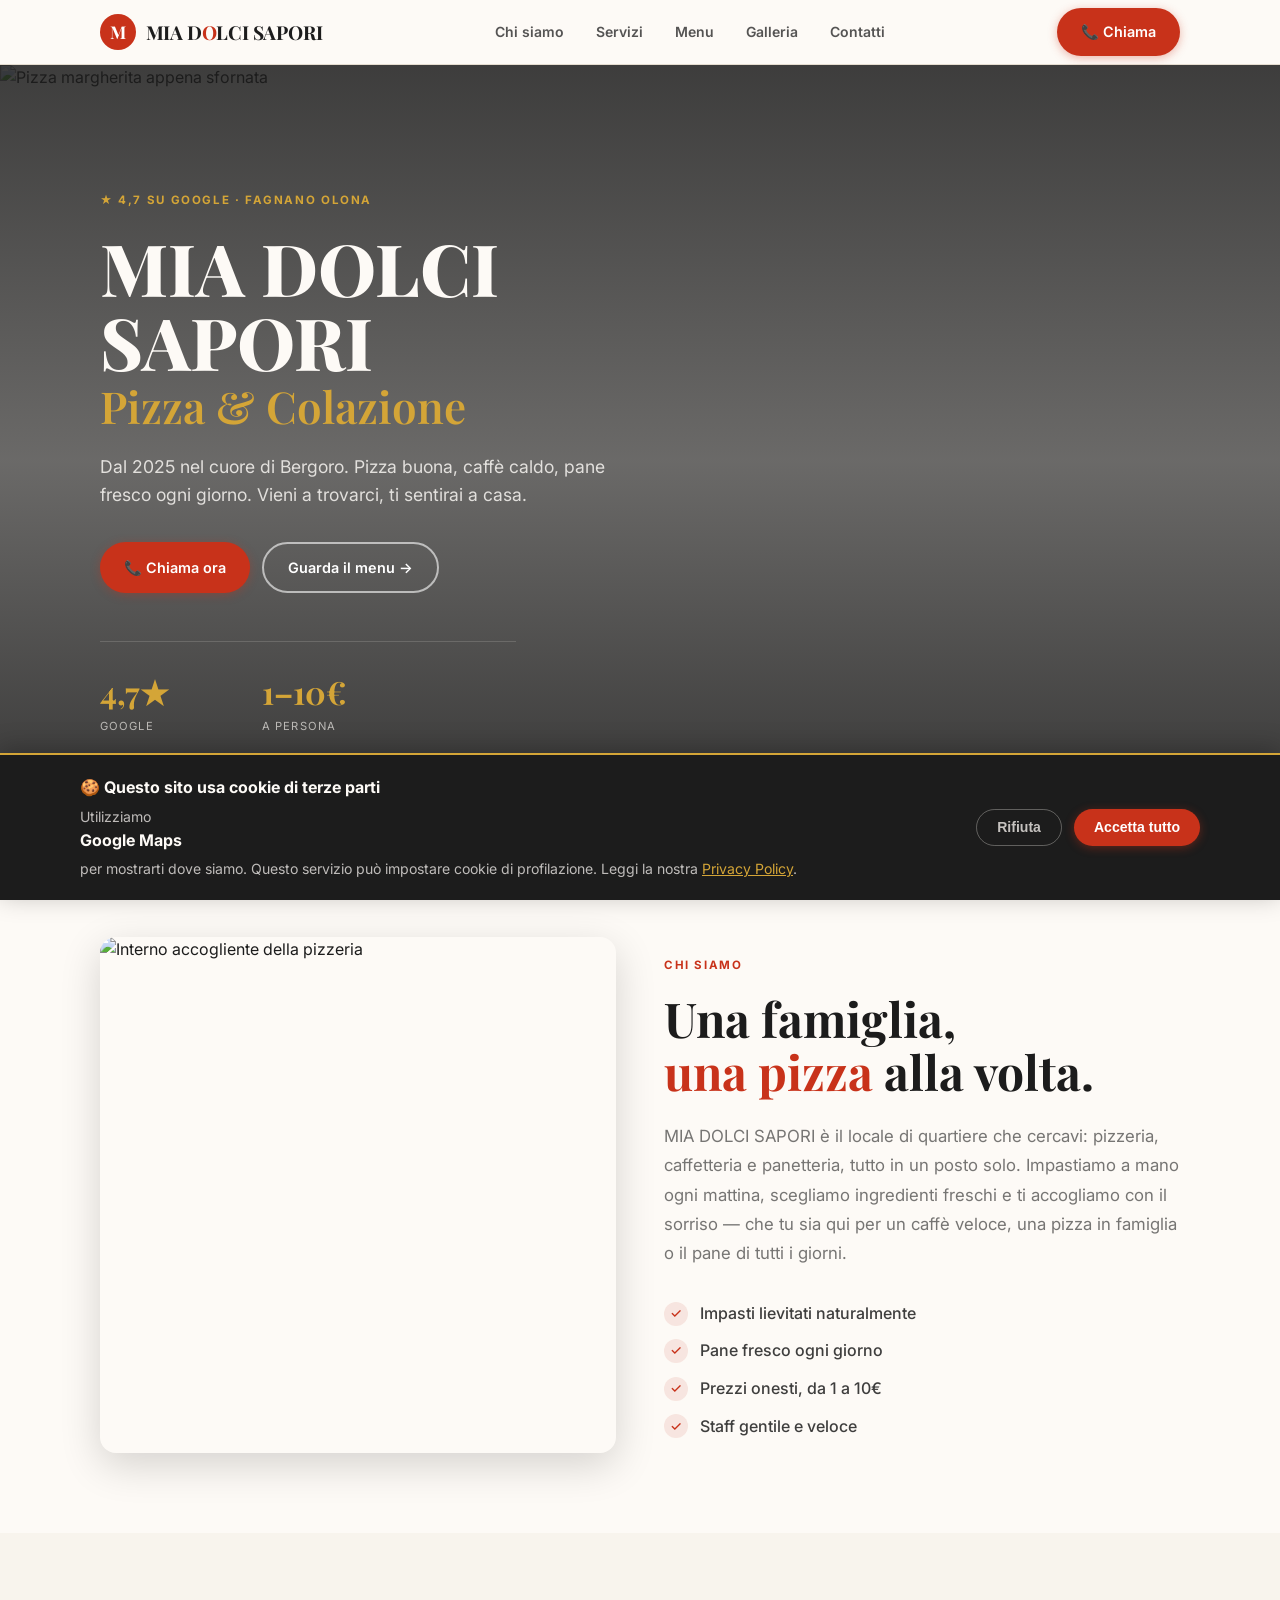
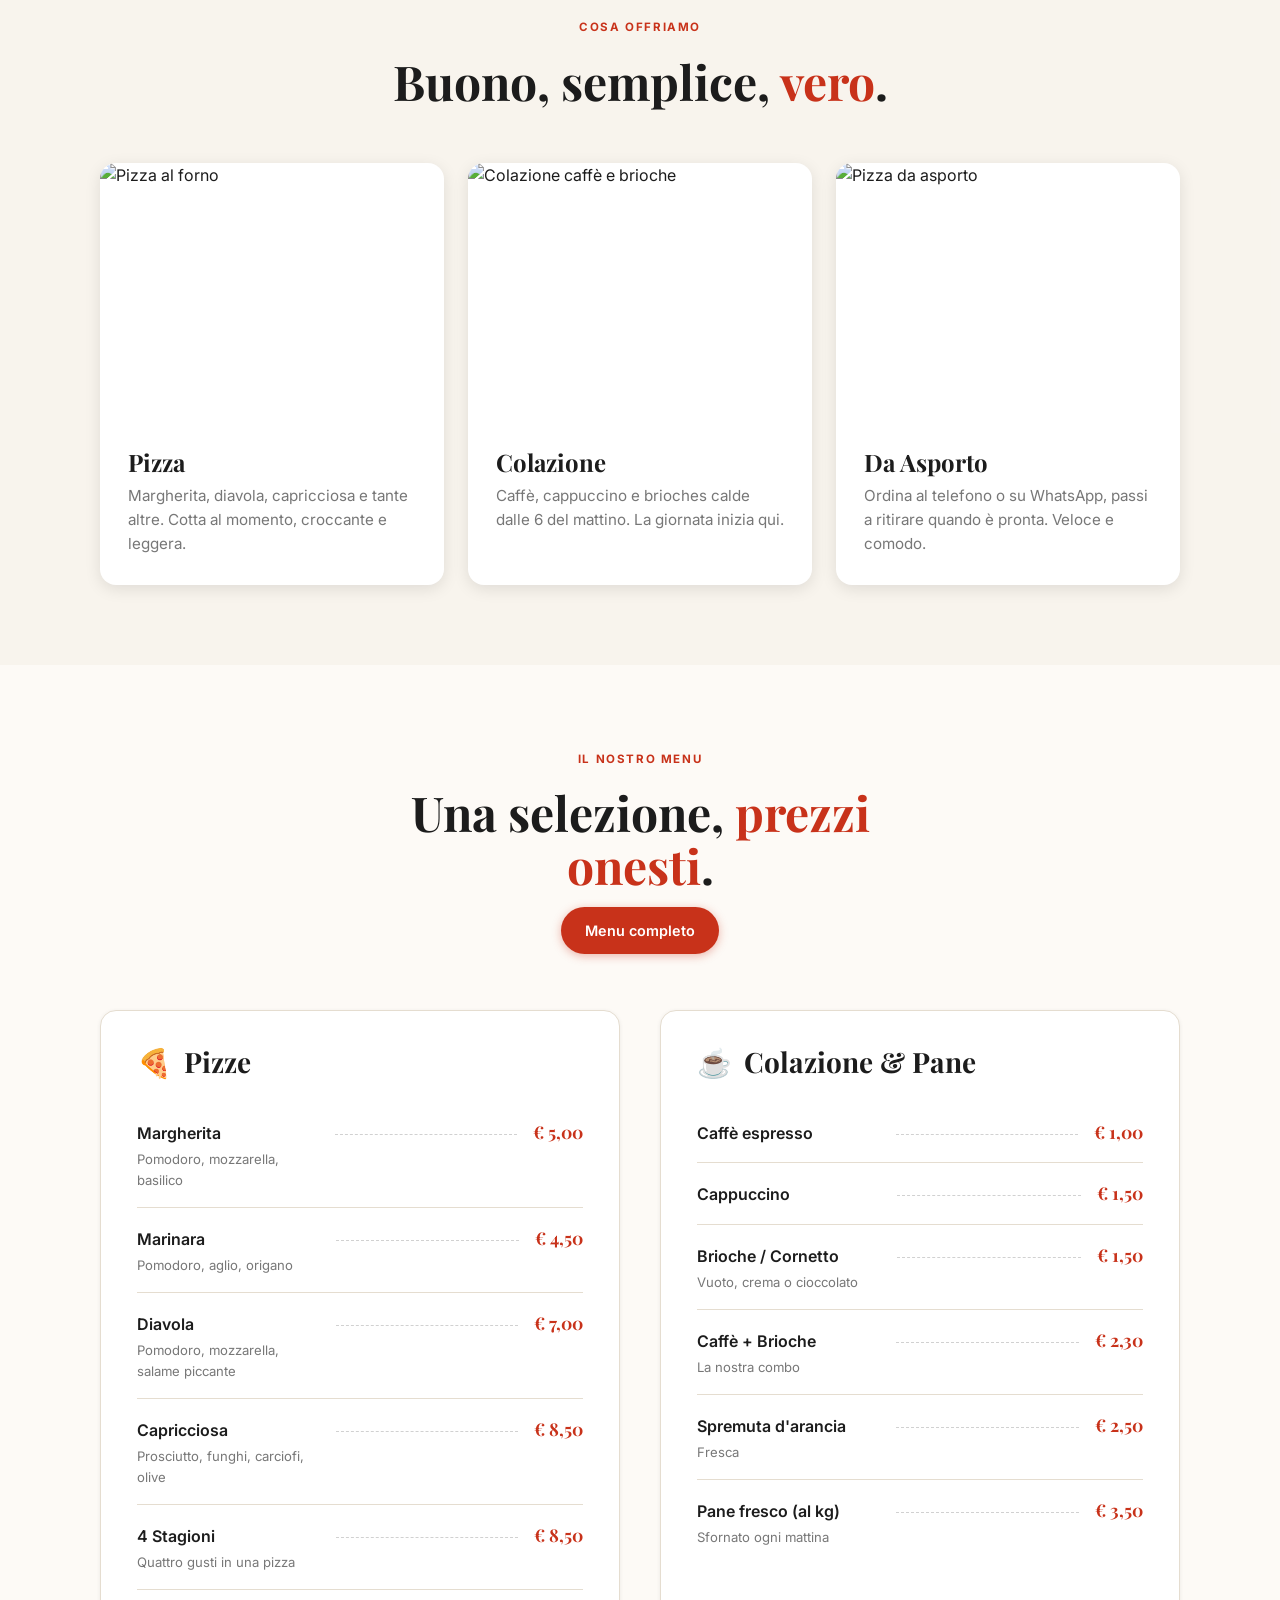
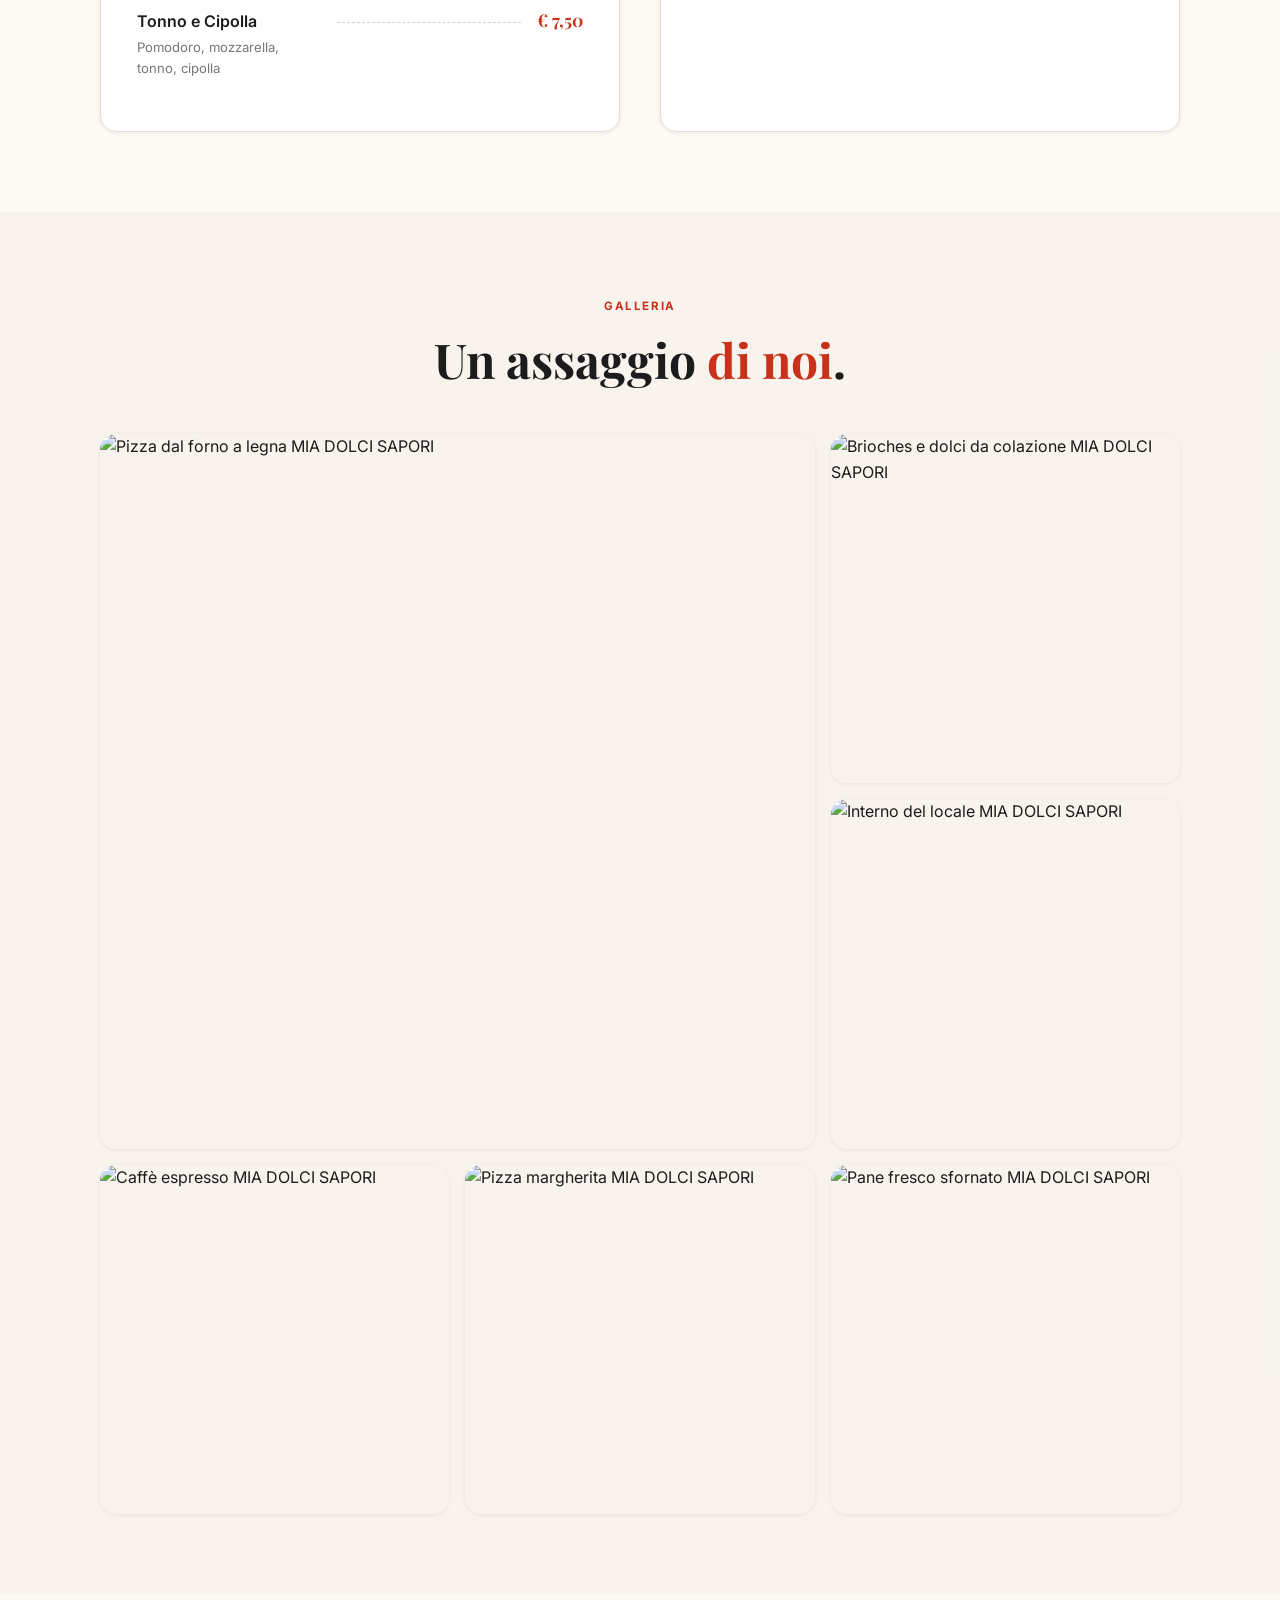
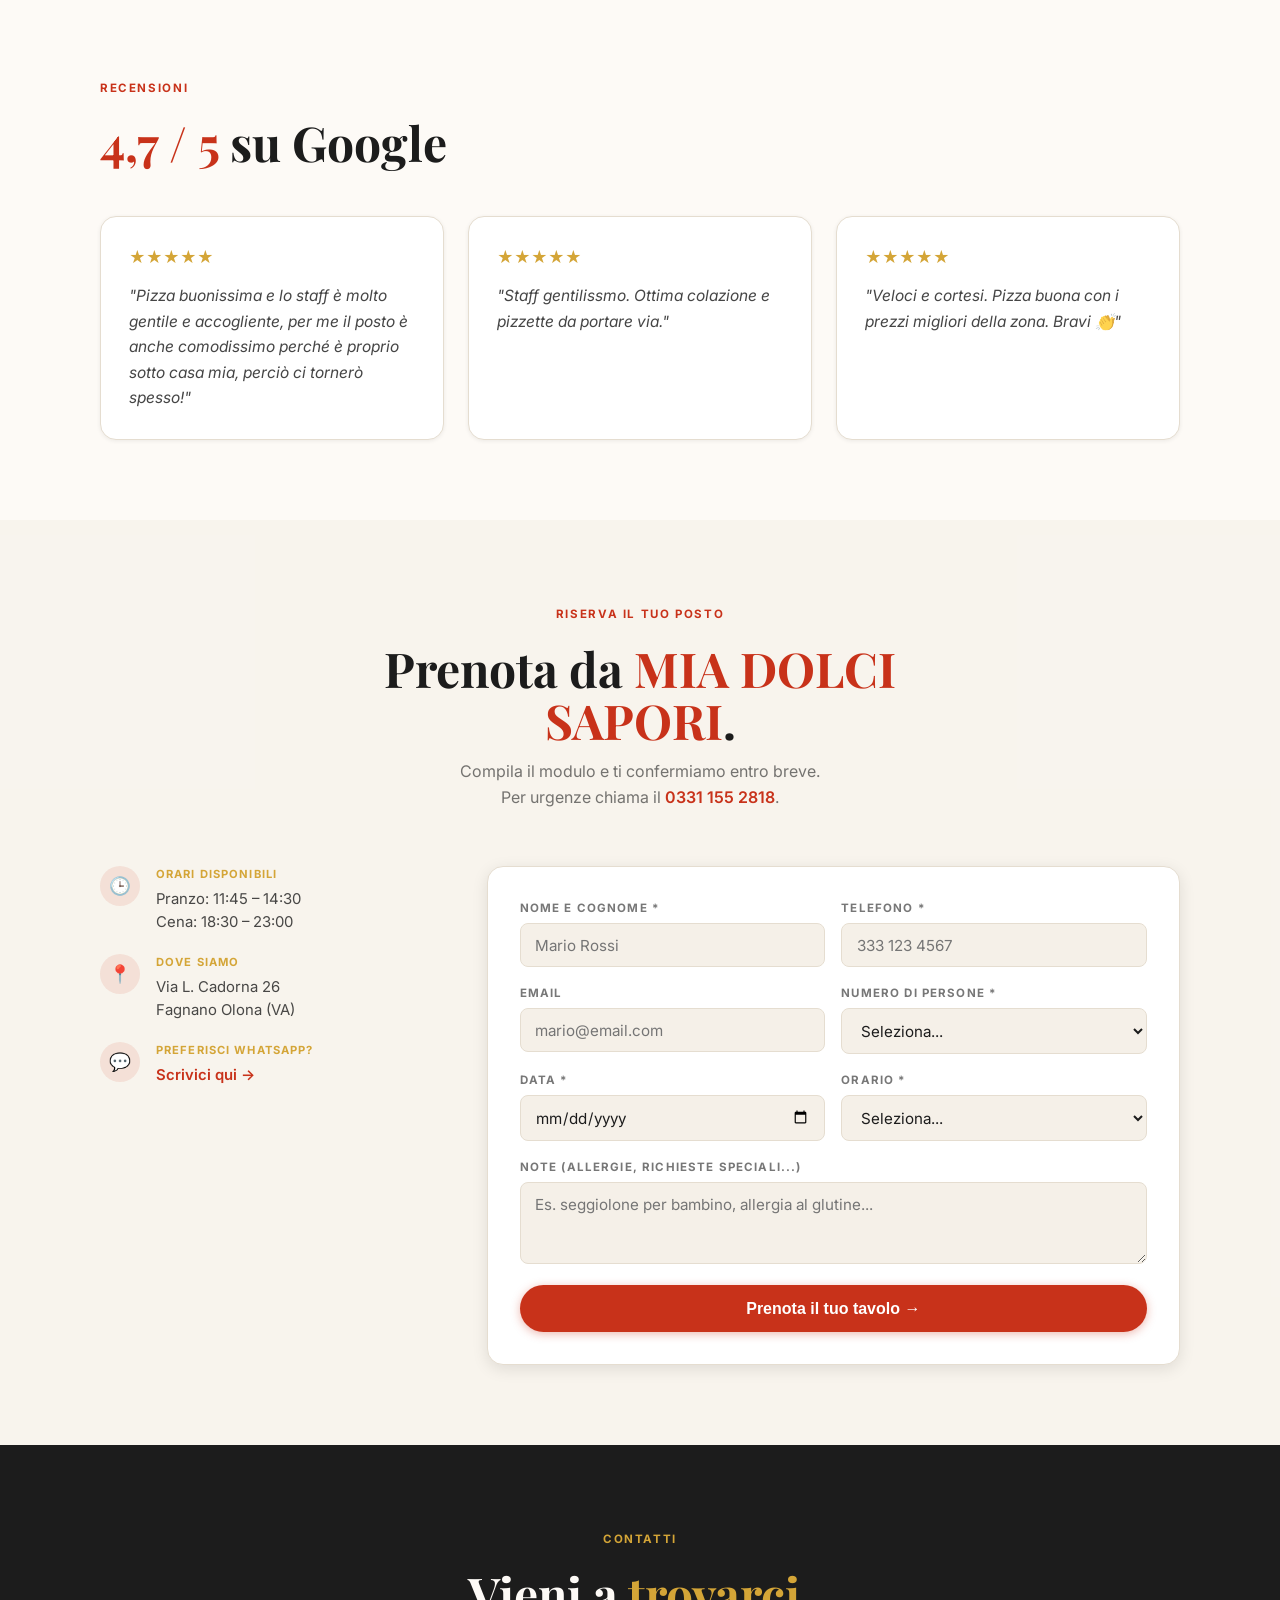
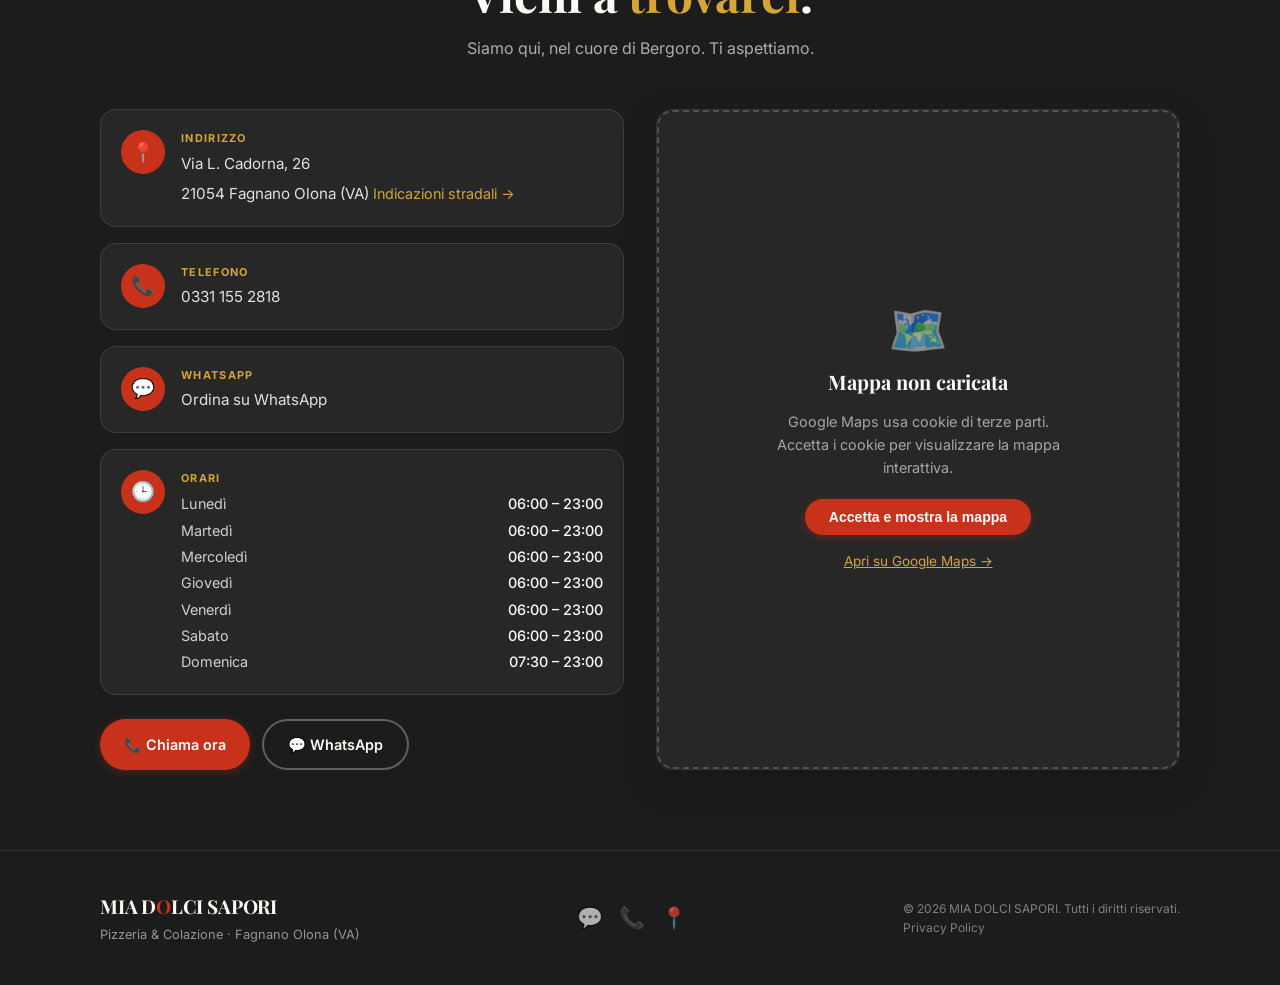
==== commit fb9830a1: "Update menu link and enhance contact information in index.html; add new menu.html for pizza offering" ====
--- a/index.html
+++ b/index.html
@@ -179,7 +179,7 @@
     <div class="section-header reveal">
       <span class="eyebrow">Il nostro menu</span>
       <h2>Una selezione, <span>prezzi onesti</span>.</h2>
-      <a href="" class="btn btn-primary" style="margin-top: 15px">Prenota ora</a>
+      <a href="menu.html" class="btn btn-primary" style="margin-top: 15px">Menu completo</a>
     </div>
     <div class="menu-grid">
       <div class="menu-card reveal">
@@ -382,7 +382,7 @@
       <span class="eyebrow">Riserva il tuo posto</span>
       <h2>Prenota da <span>MIA DOLCI SAPORI</span>.</h2>
       <p style="margin-top:.75rem;color:var(--muted);font-size:1rem;">
-        Compila il modulo e ti confermiamo entro breve. Per urgenze chiama il <a href="tel:+390331552818" style="color:var(--red);font-weight:600">0331 155 2818</a>.
+        Compila il modulo e ti confermiamo entro breve. <br> Per urgenze chiama il <a href="tel:+390331552818" style="color:var(--red);font-weight:600">0331 155 2818</a>.
       </p>
     </div>
 
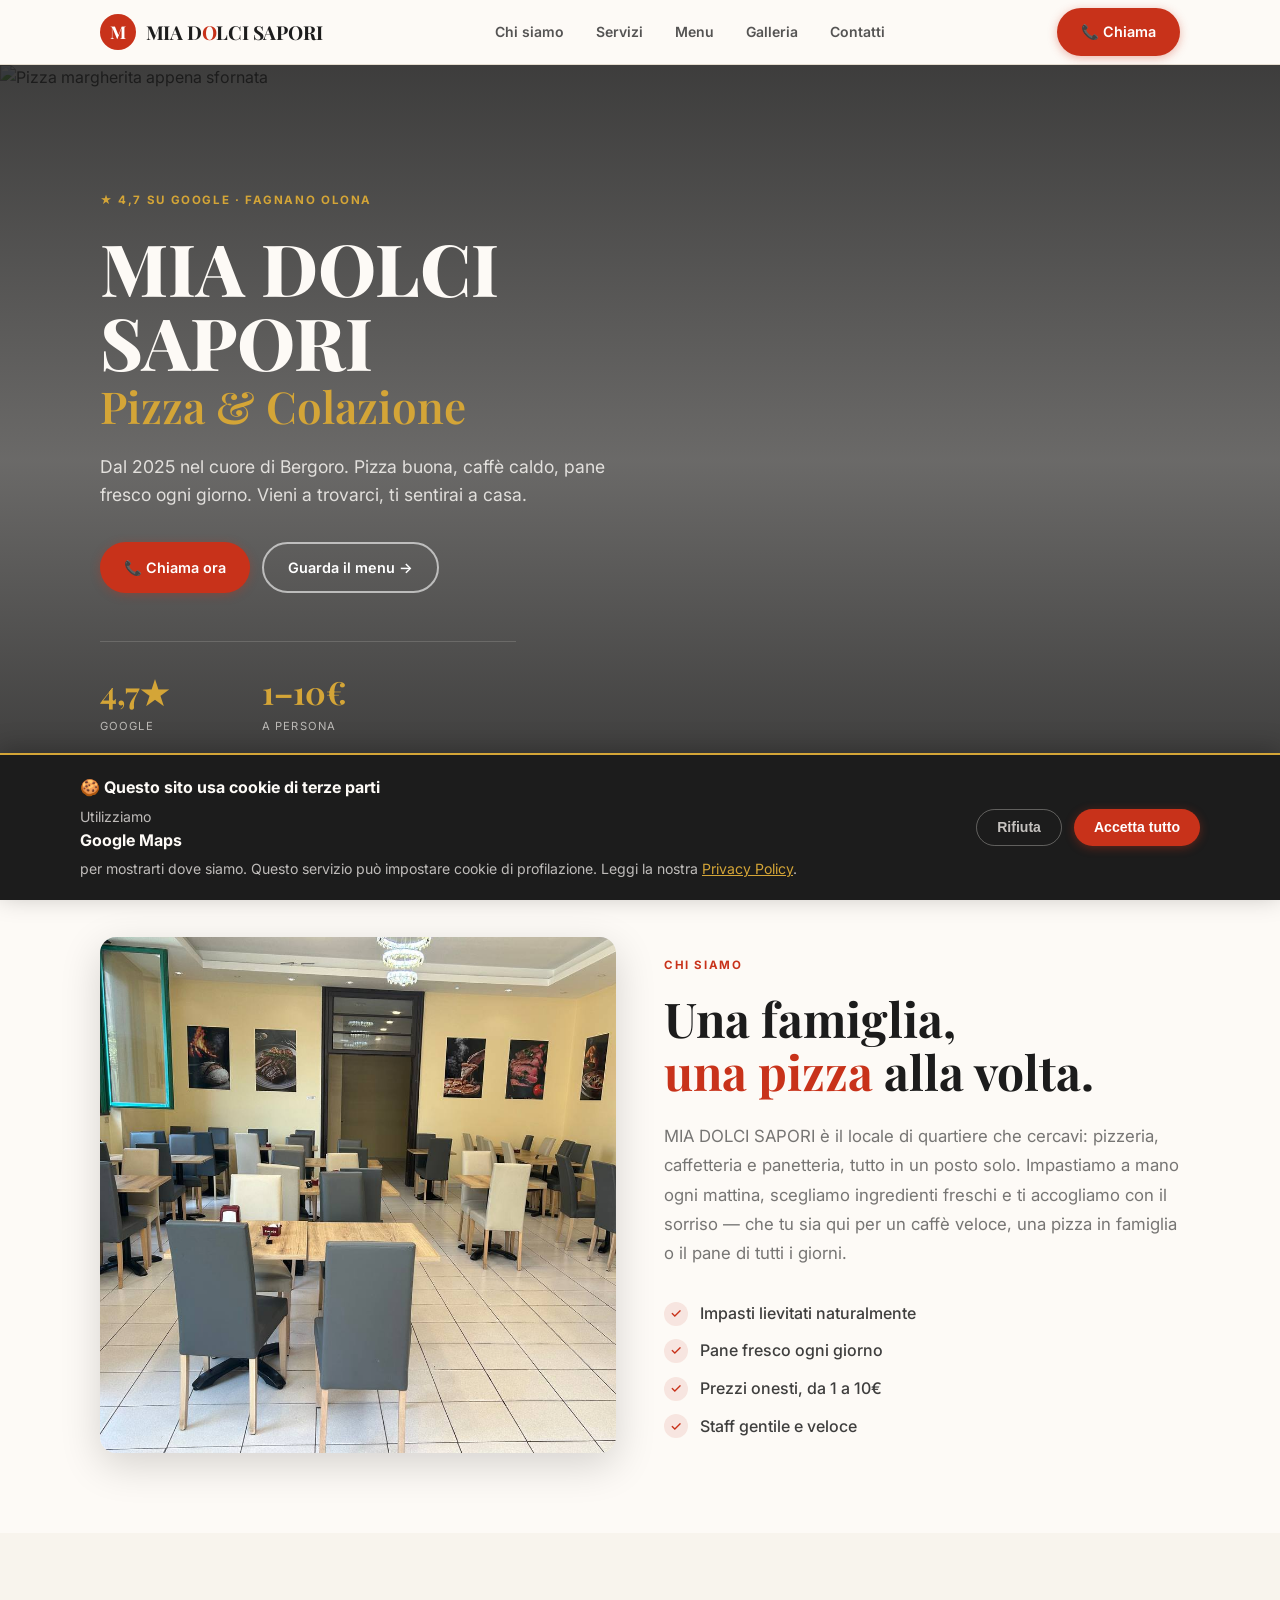
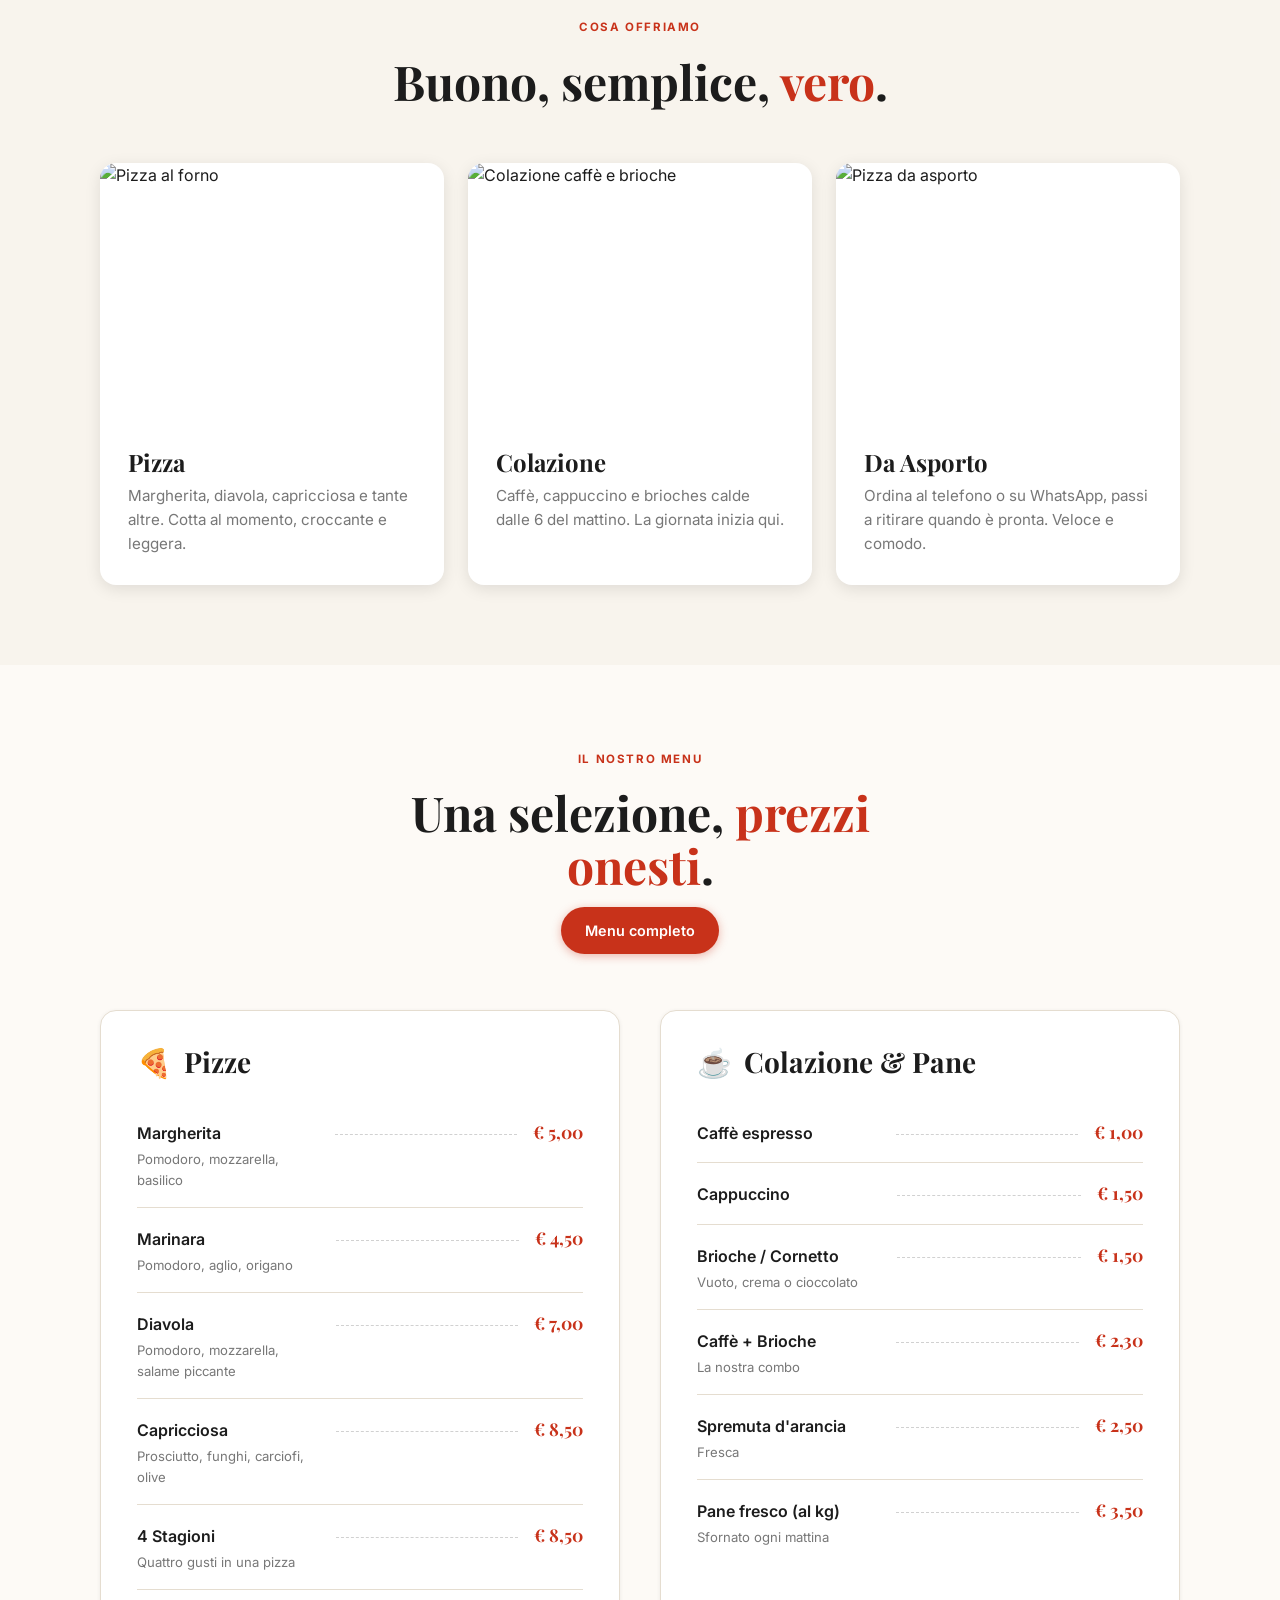
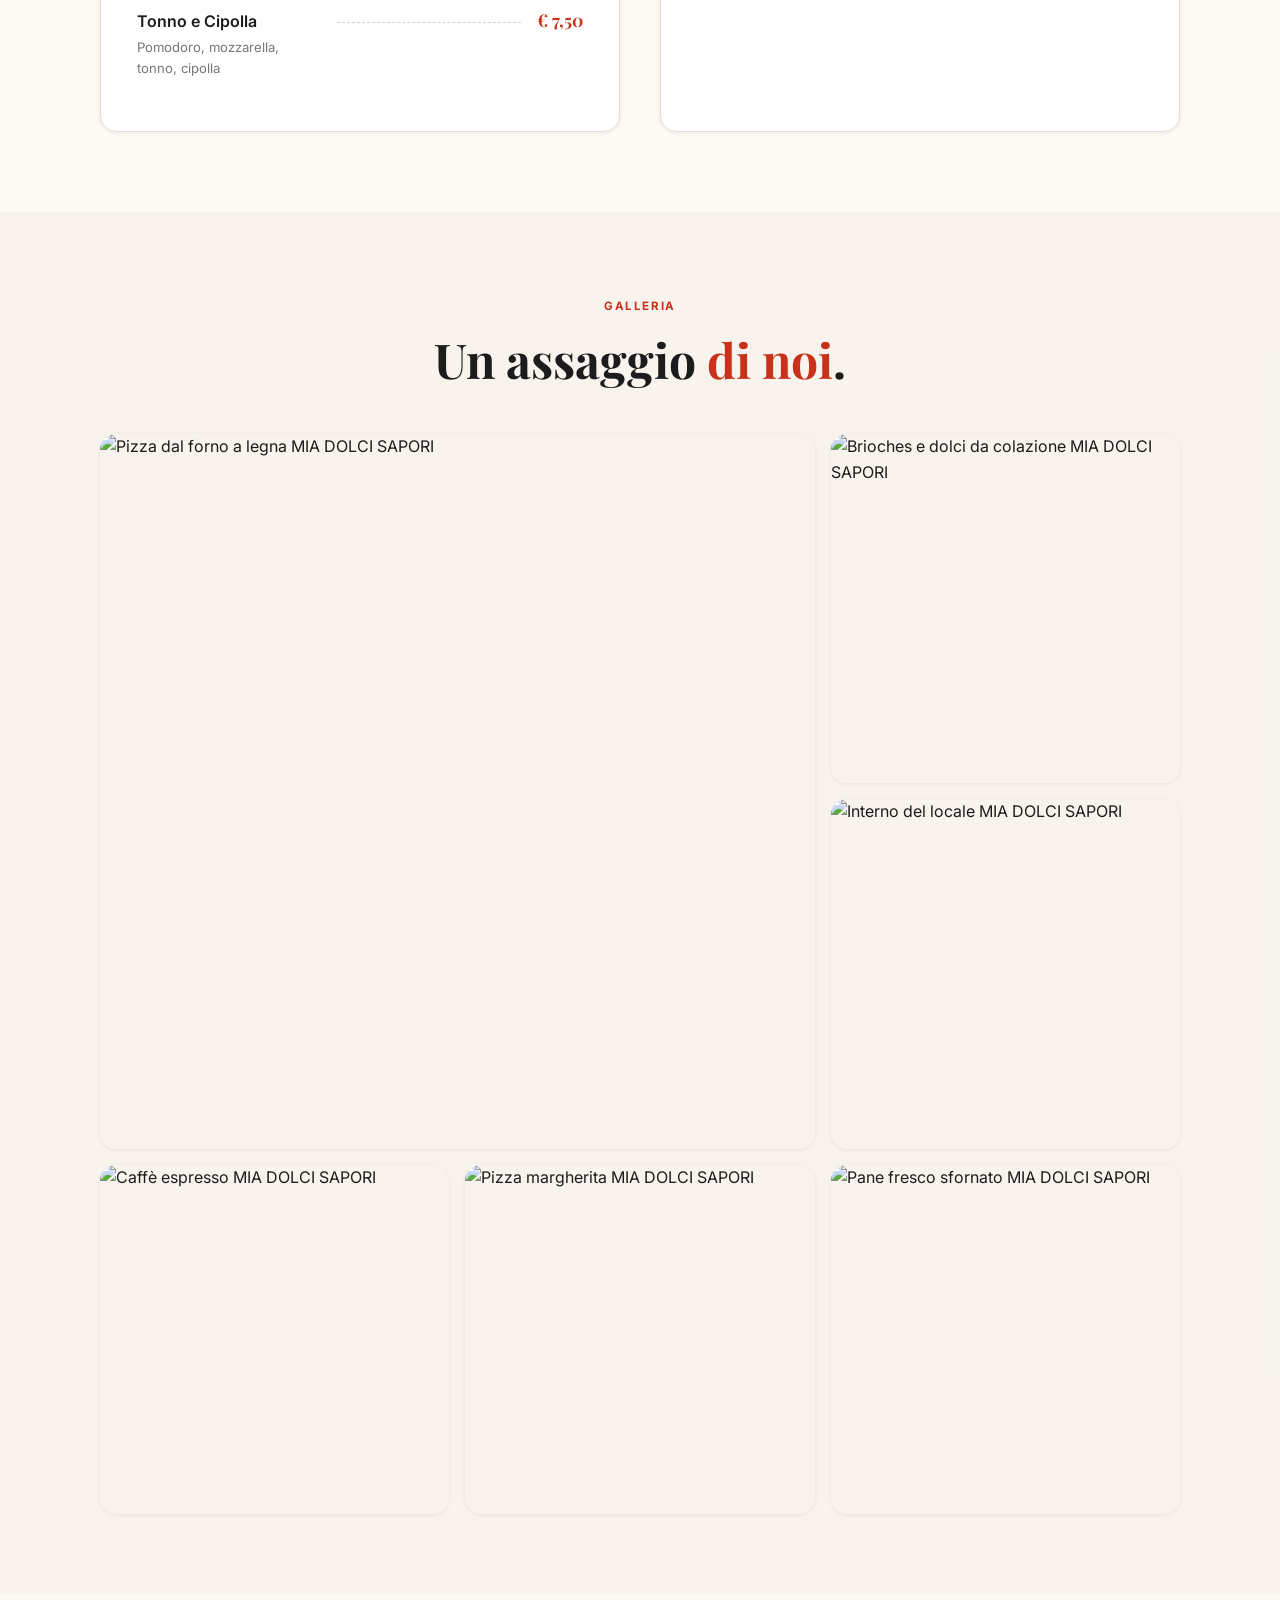
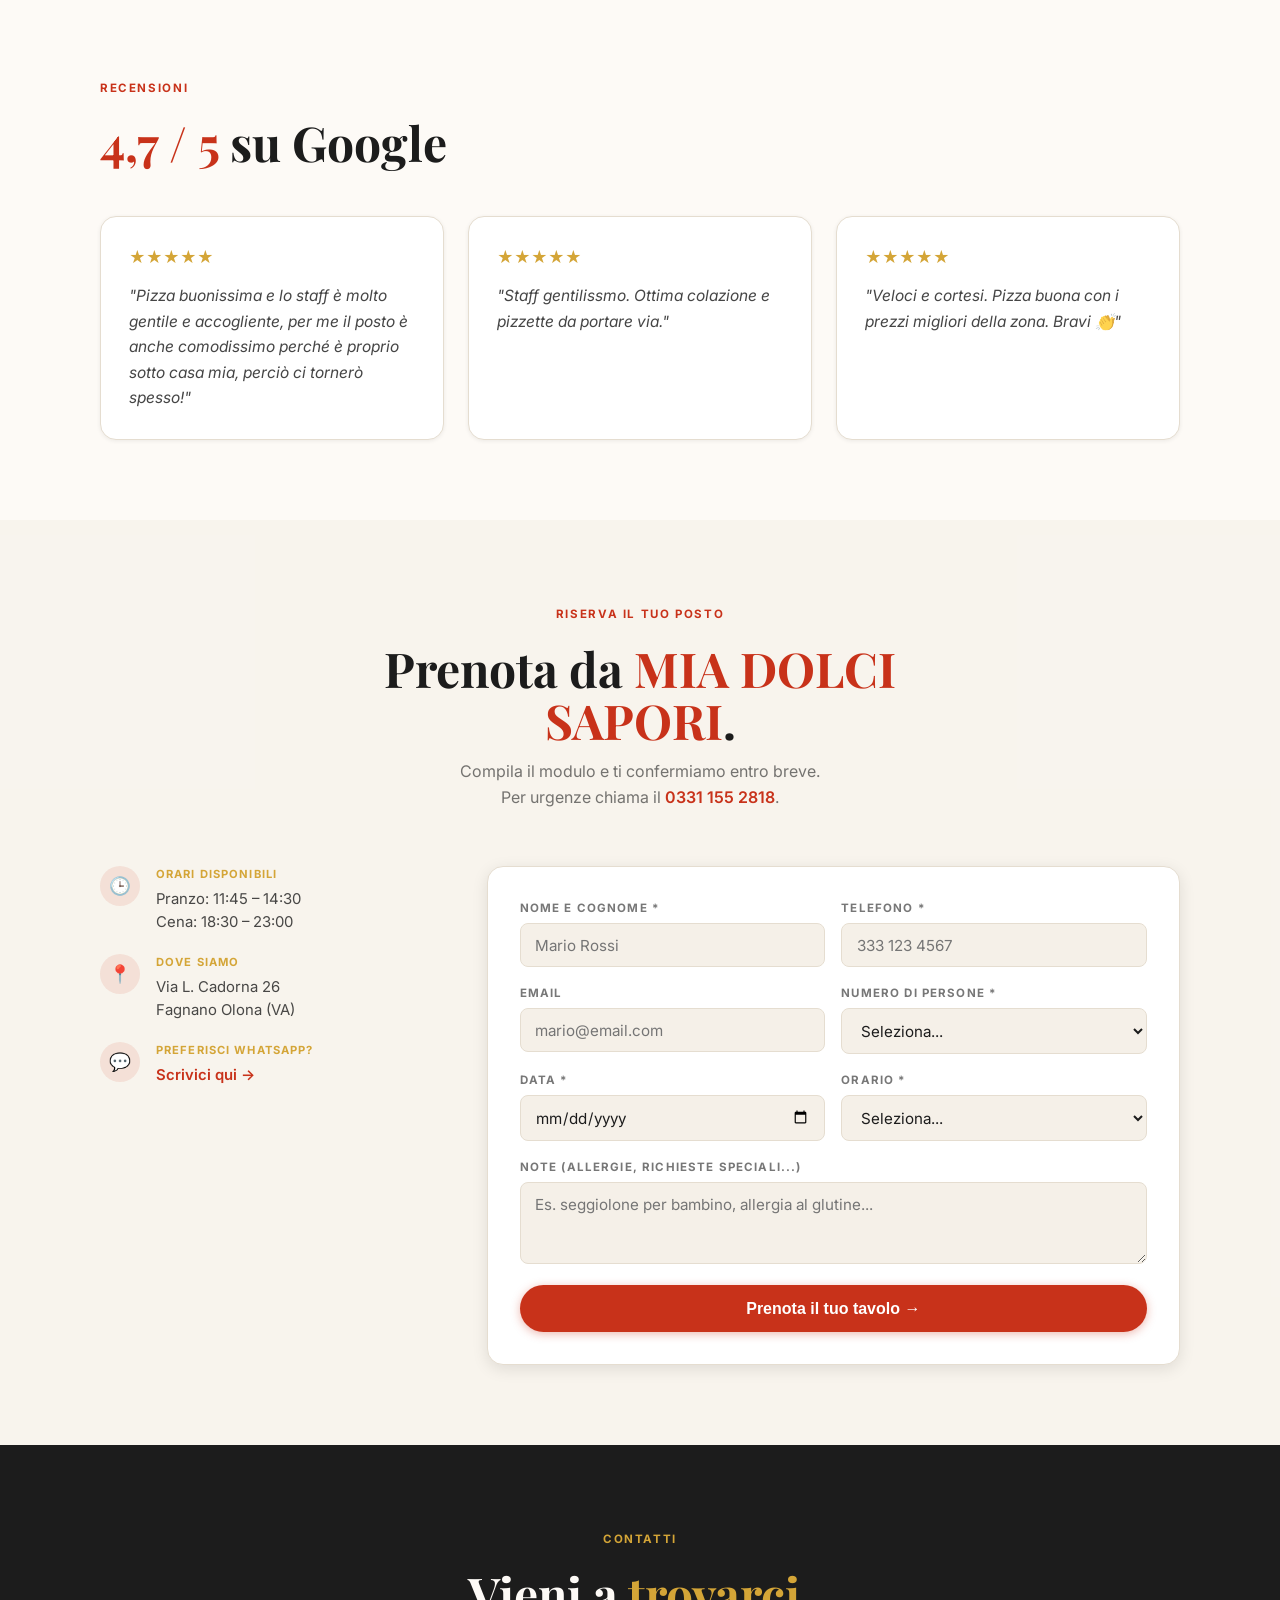
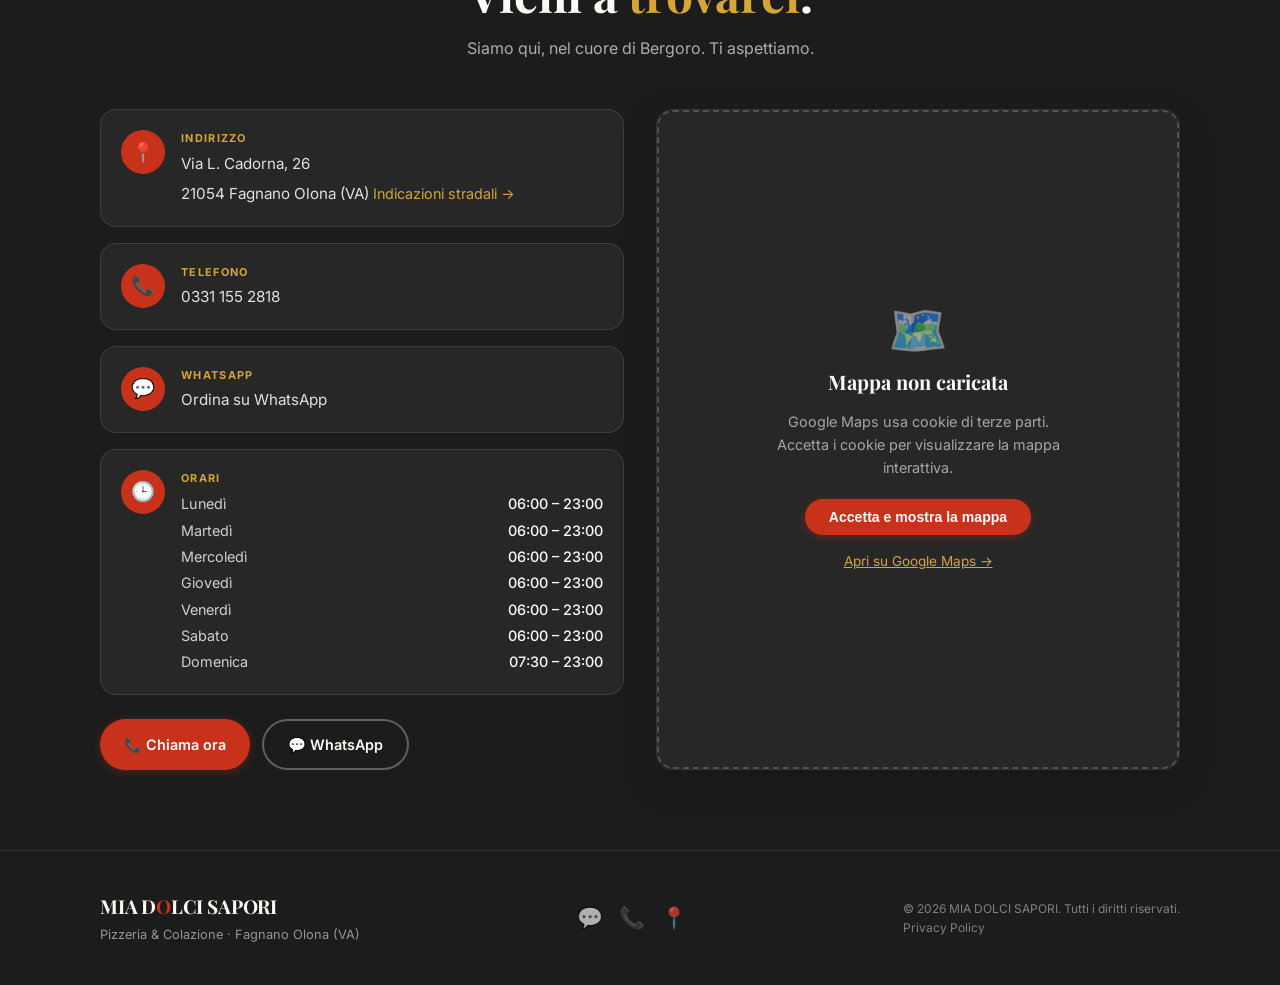
==== commit c74b1504: "Aggiunta immagine" ====
--- a/index.html
+++ b/index.html
@@ -99,7 +99,7 @@
   <div class="container chi-grid">
     <div class="chi-img-wrap reveal">
       <img
-        src="https://images.unsplash.com/photo-1555396273-367ea4eb4db5?w=900&q=80&auto=format&fit=crop"
+        src="img/photo_2026-06-19_15-51-32.jpg"
         alt="Interno accogliente della pizzeria"
         loading="lazy"
       />
@@ -681,4 +681,4 @@
 
 <script src="js/app.js"></script>
 </body>
-</html>+</html>
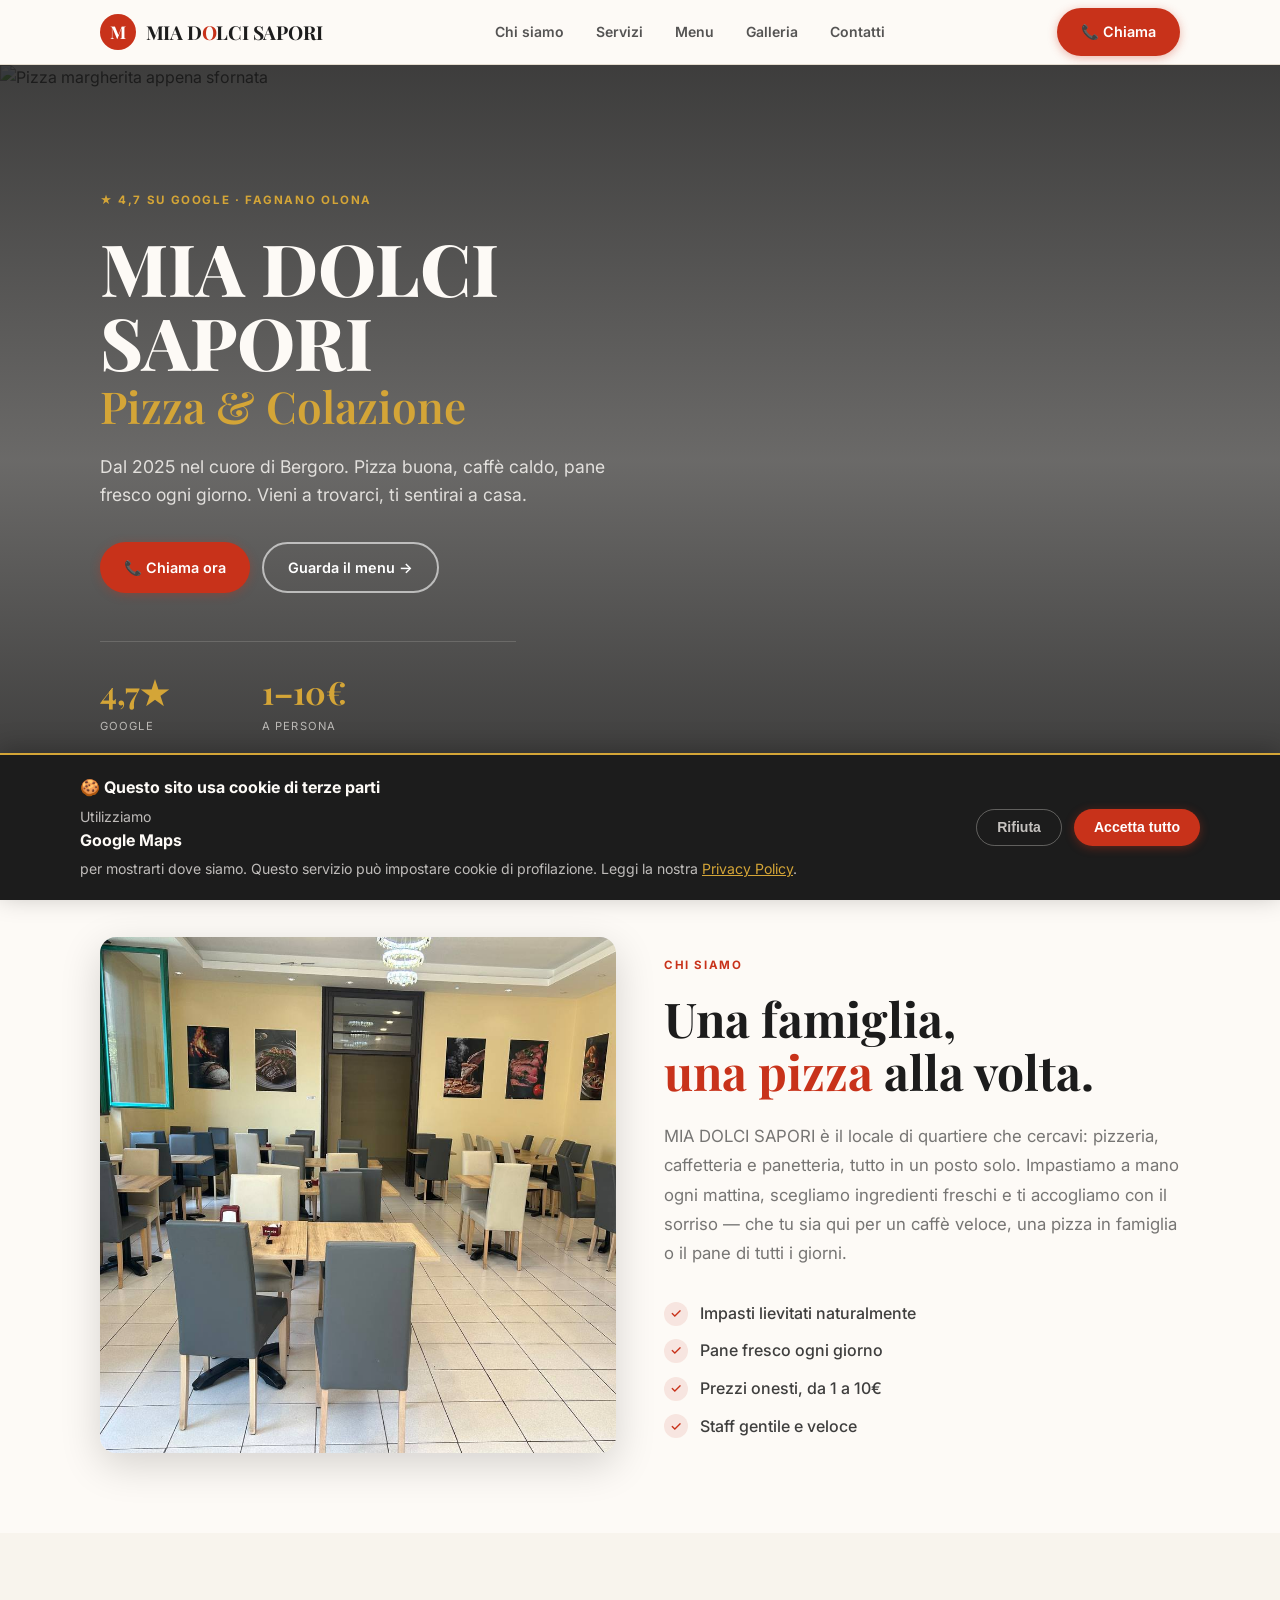
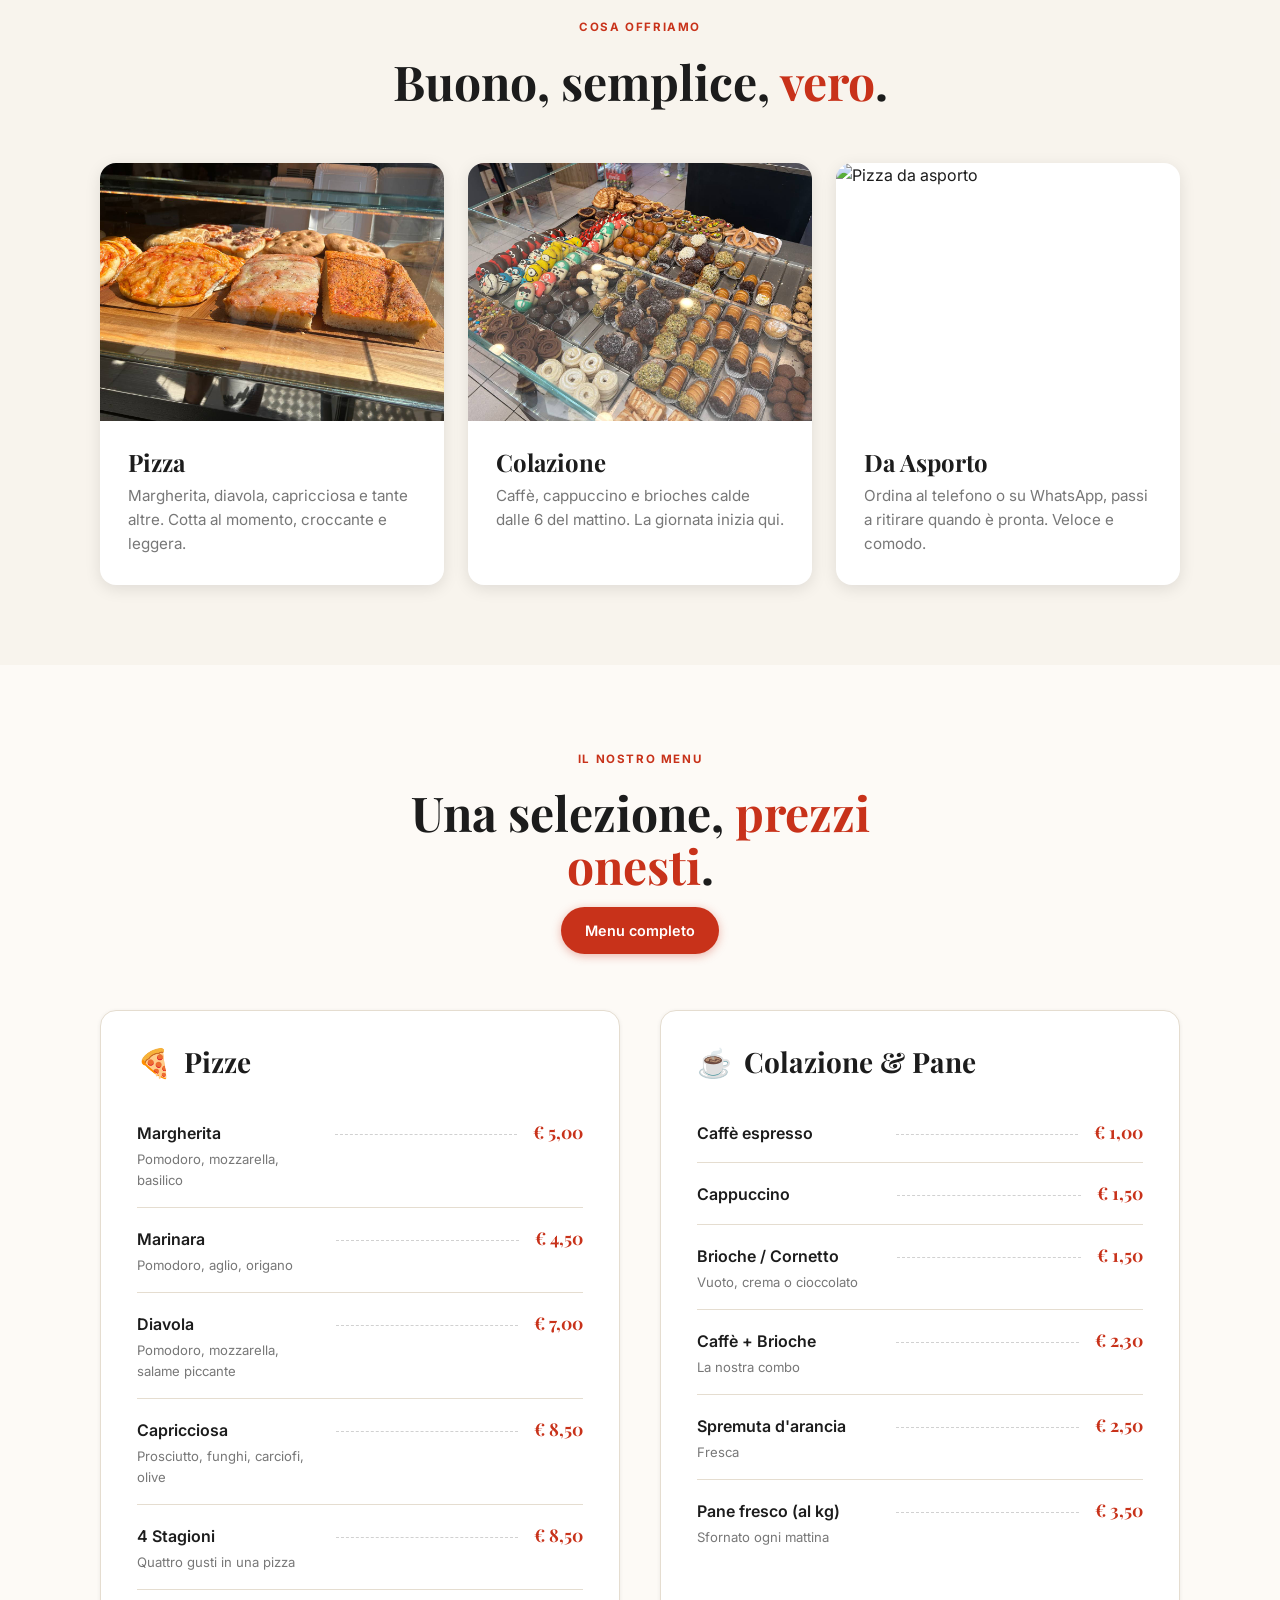
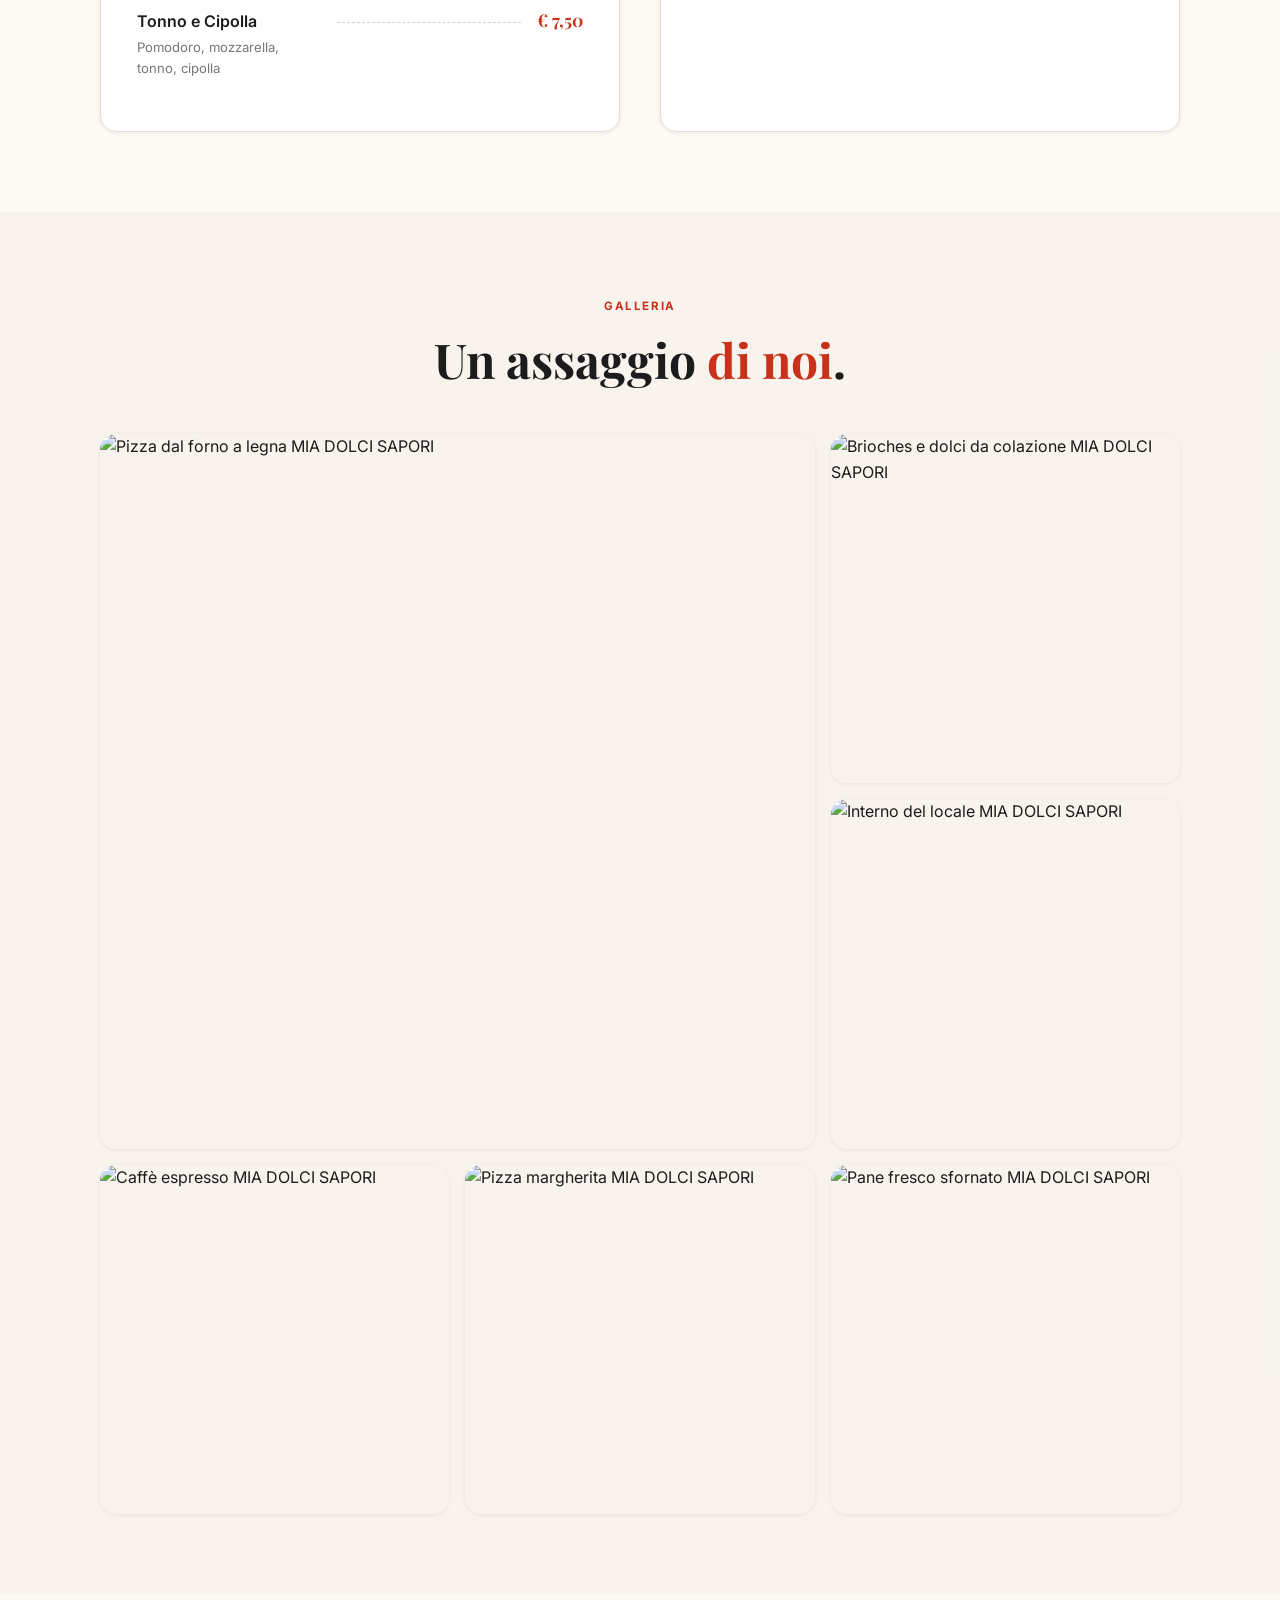
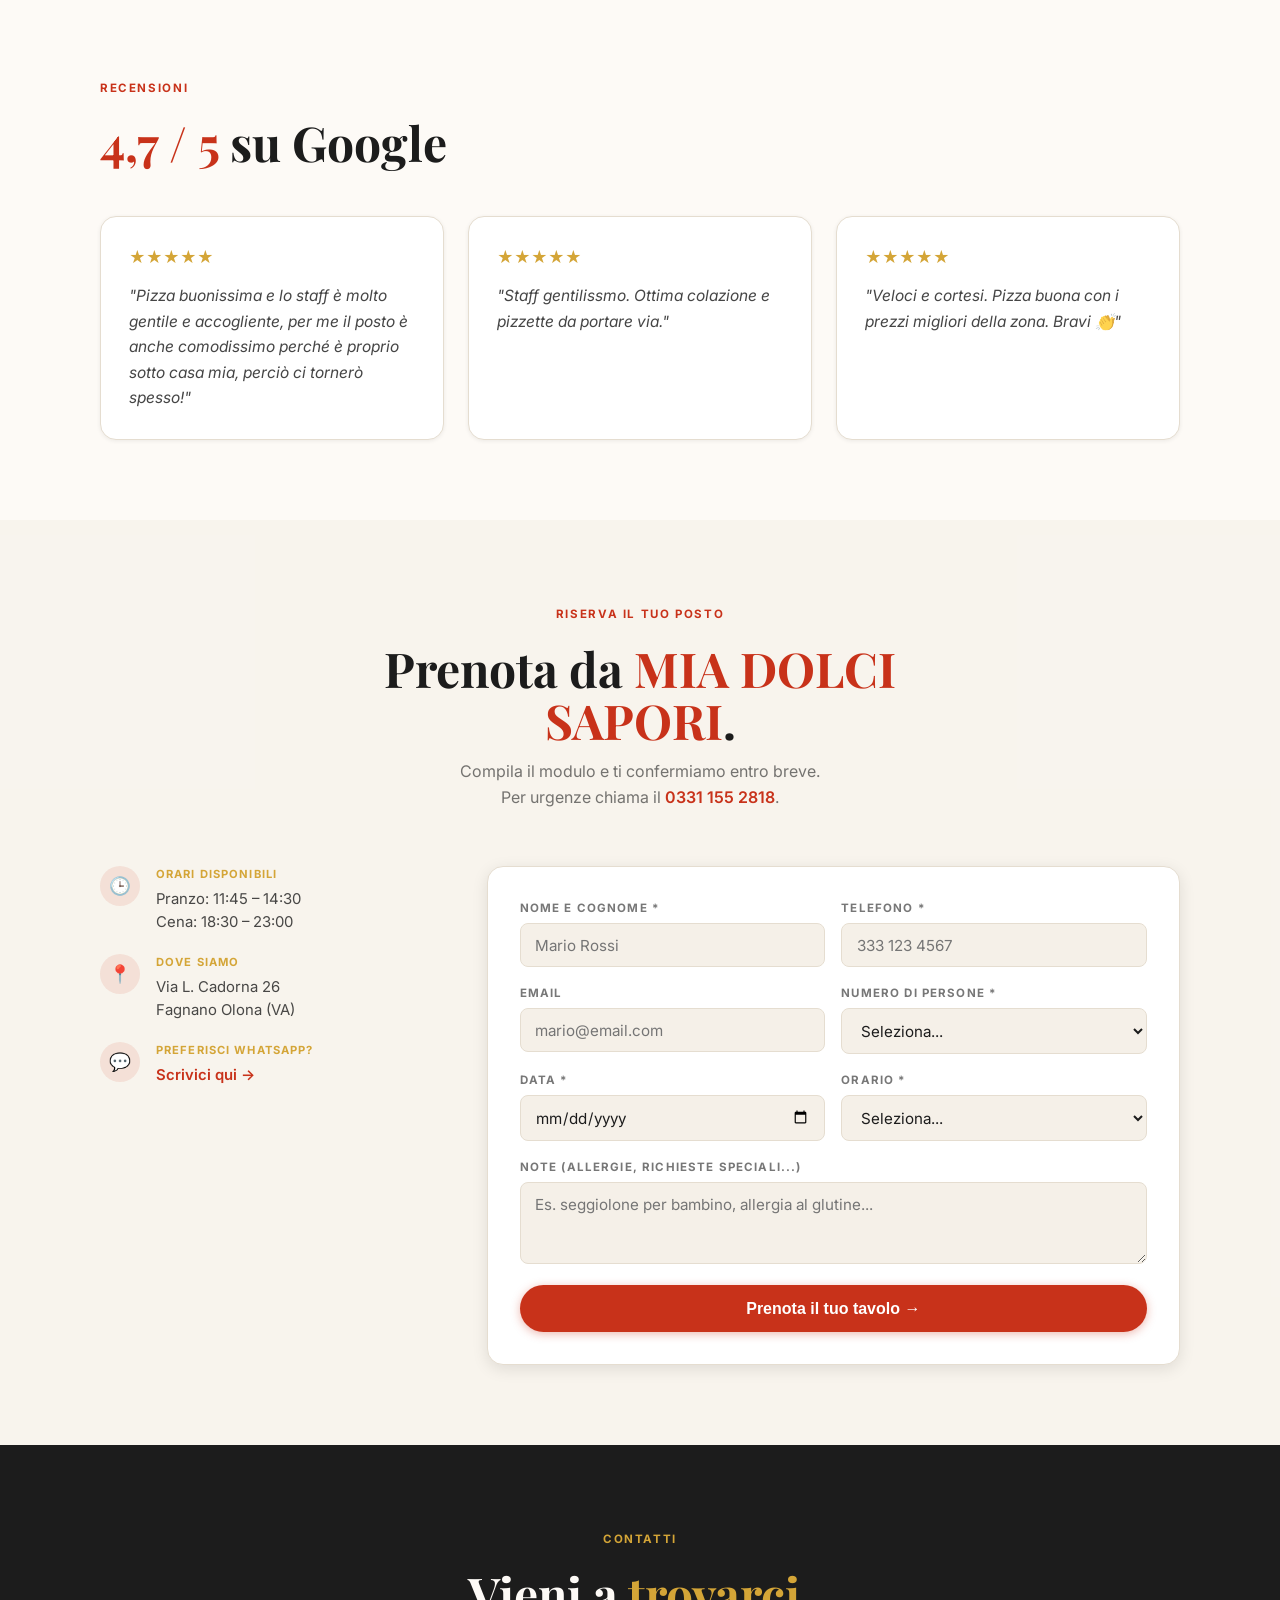
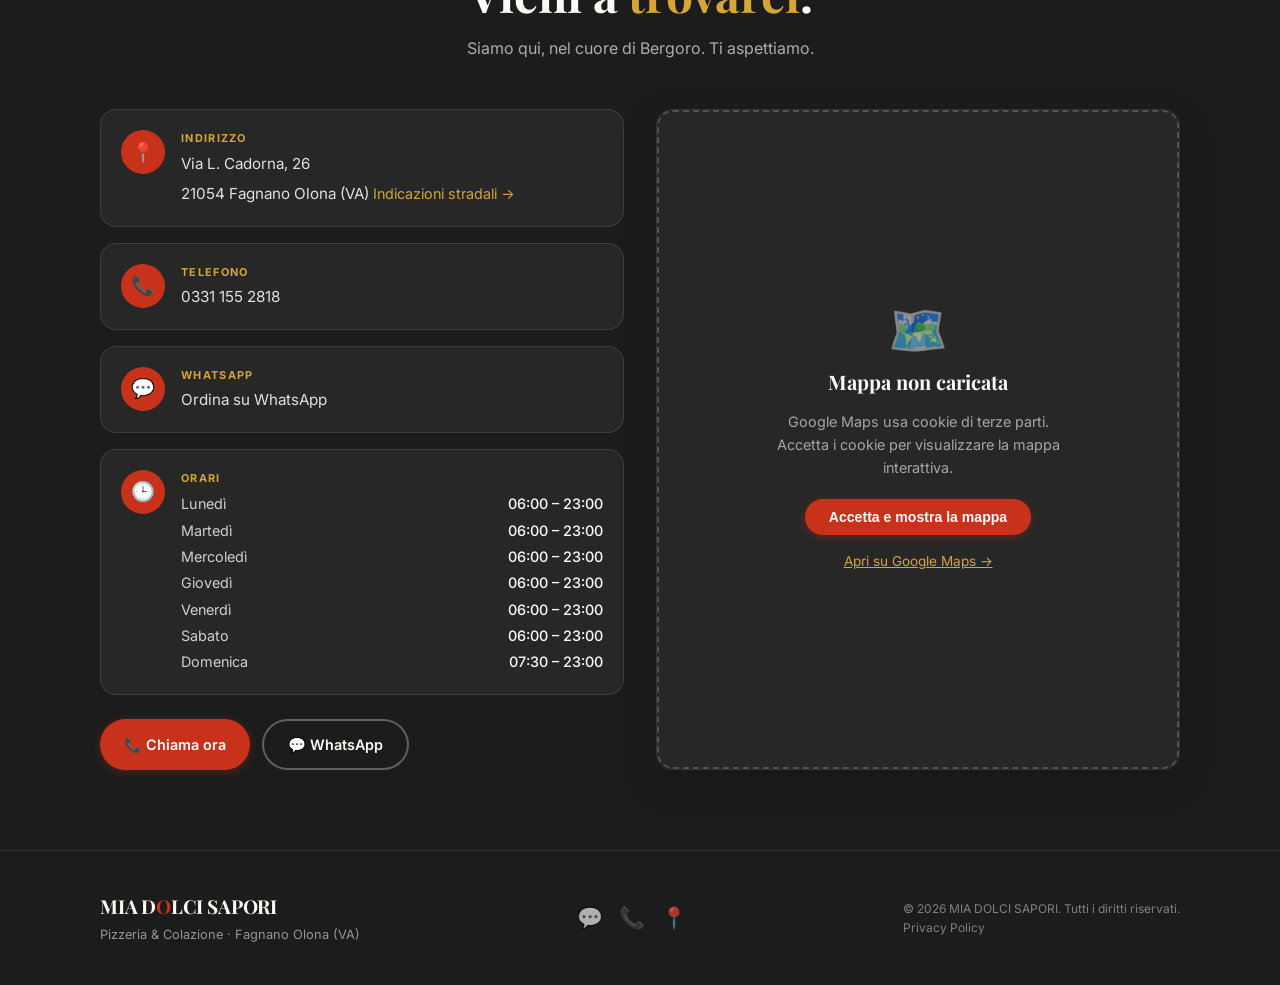
==== commit 4959cf5a: "aggiuntaimmagini" ====
--- a/index.html
+++ b/index.html
@@ -134,7 +134,7 @@
       <article class="card-service reveal">
         <div class="card-service-img">
           <img
-            src="https://images.unsplash.com/photo-1565299624946-b28f40a0ae38?w=800&q=80&auto=format&fit=crop"
+            src="img/pizzavicino.jpg"
             alt="Pizza al forno"
             loading="lazy"
           />
@@ -147,7 +147,7 @@
       <article class="card-service reveal">
         <div class="card-service-img">
           <img
-            src="https://images.unsplash.com/photo-1495474472287-4d71bcdd2085?w=800&q=80&auto=format&fit=crop"
+            src="img/dolci.jpg"
             alt="Colazione caffè e brioche"
             loading="lazy"
           />
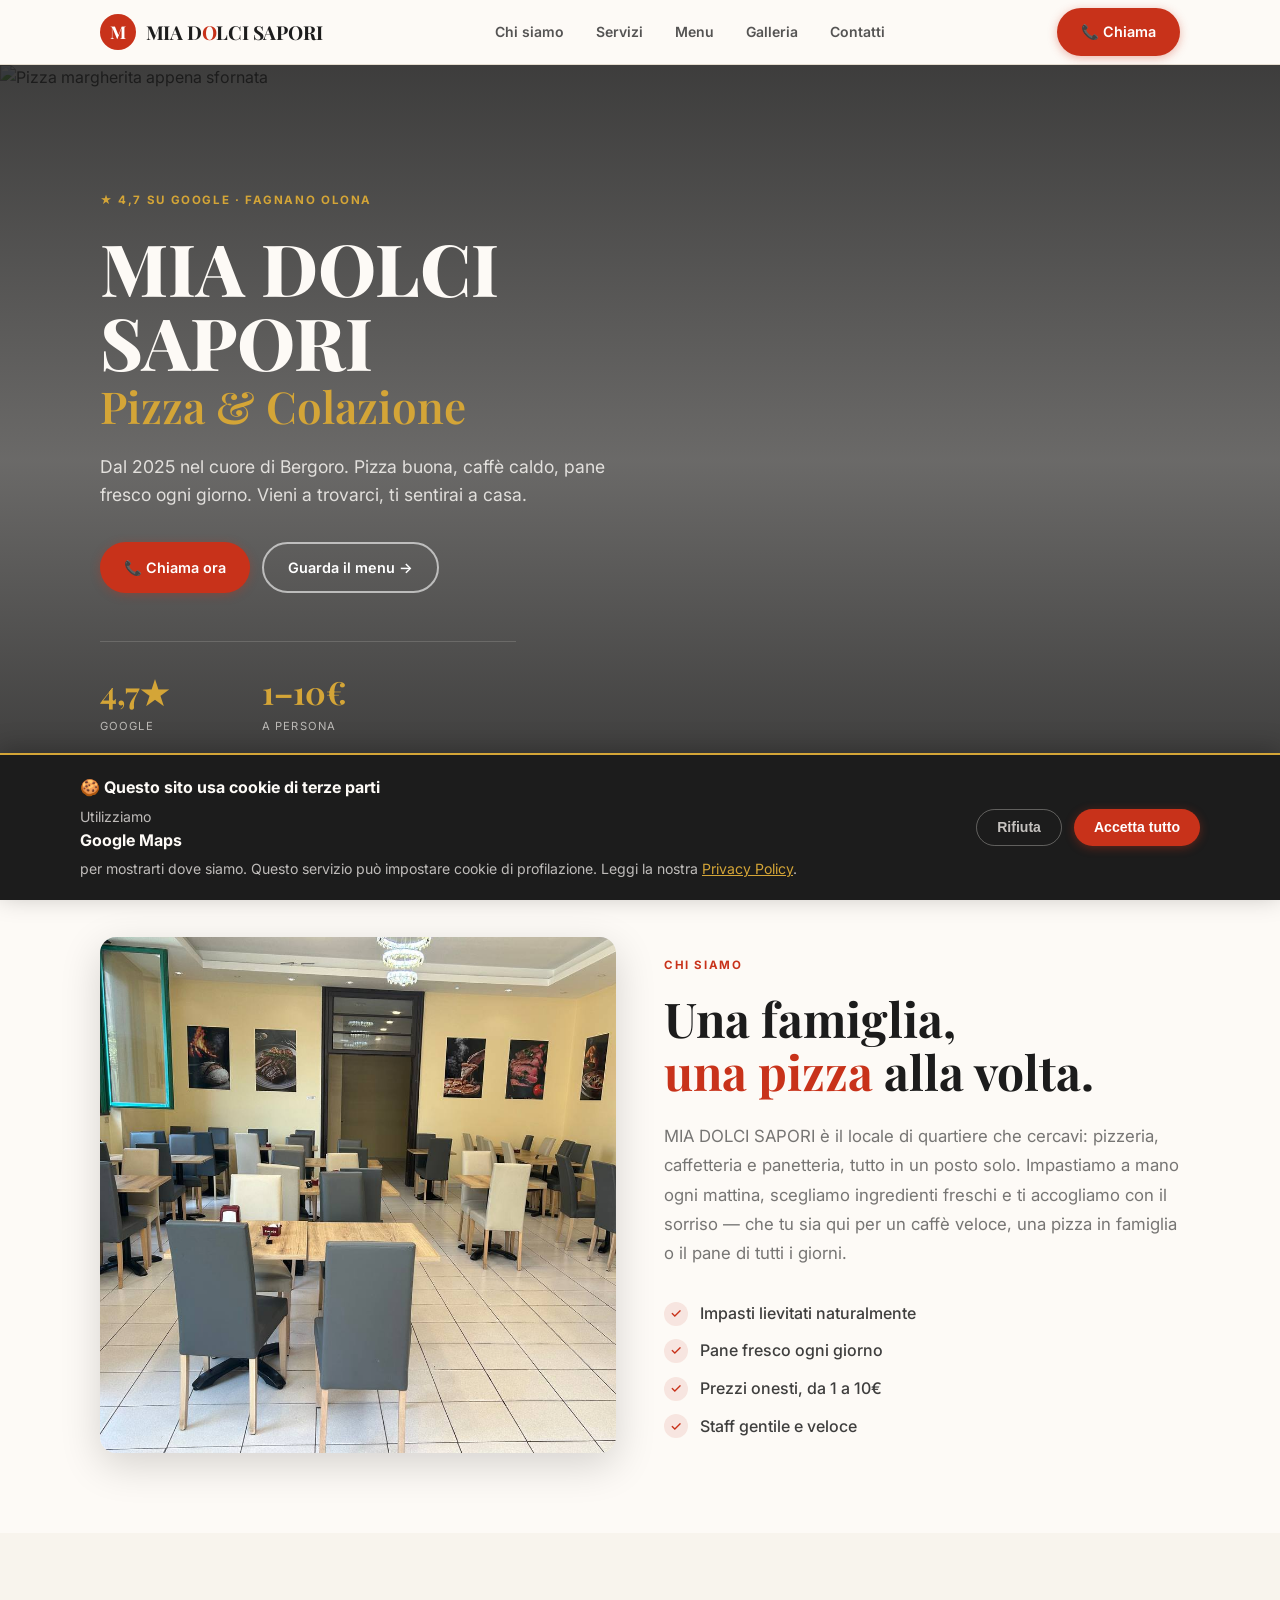
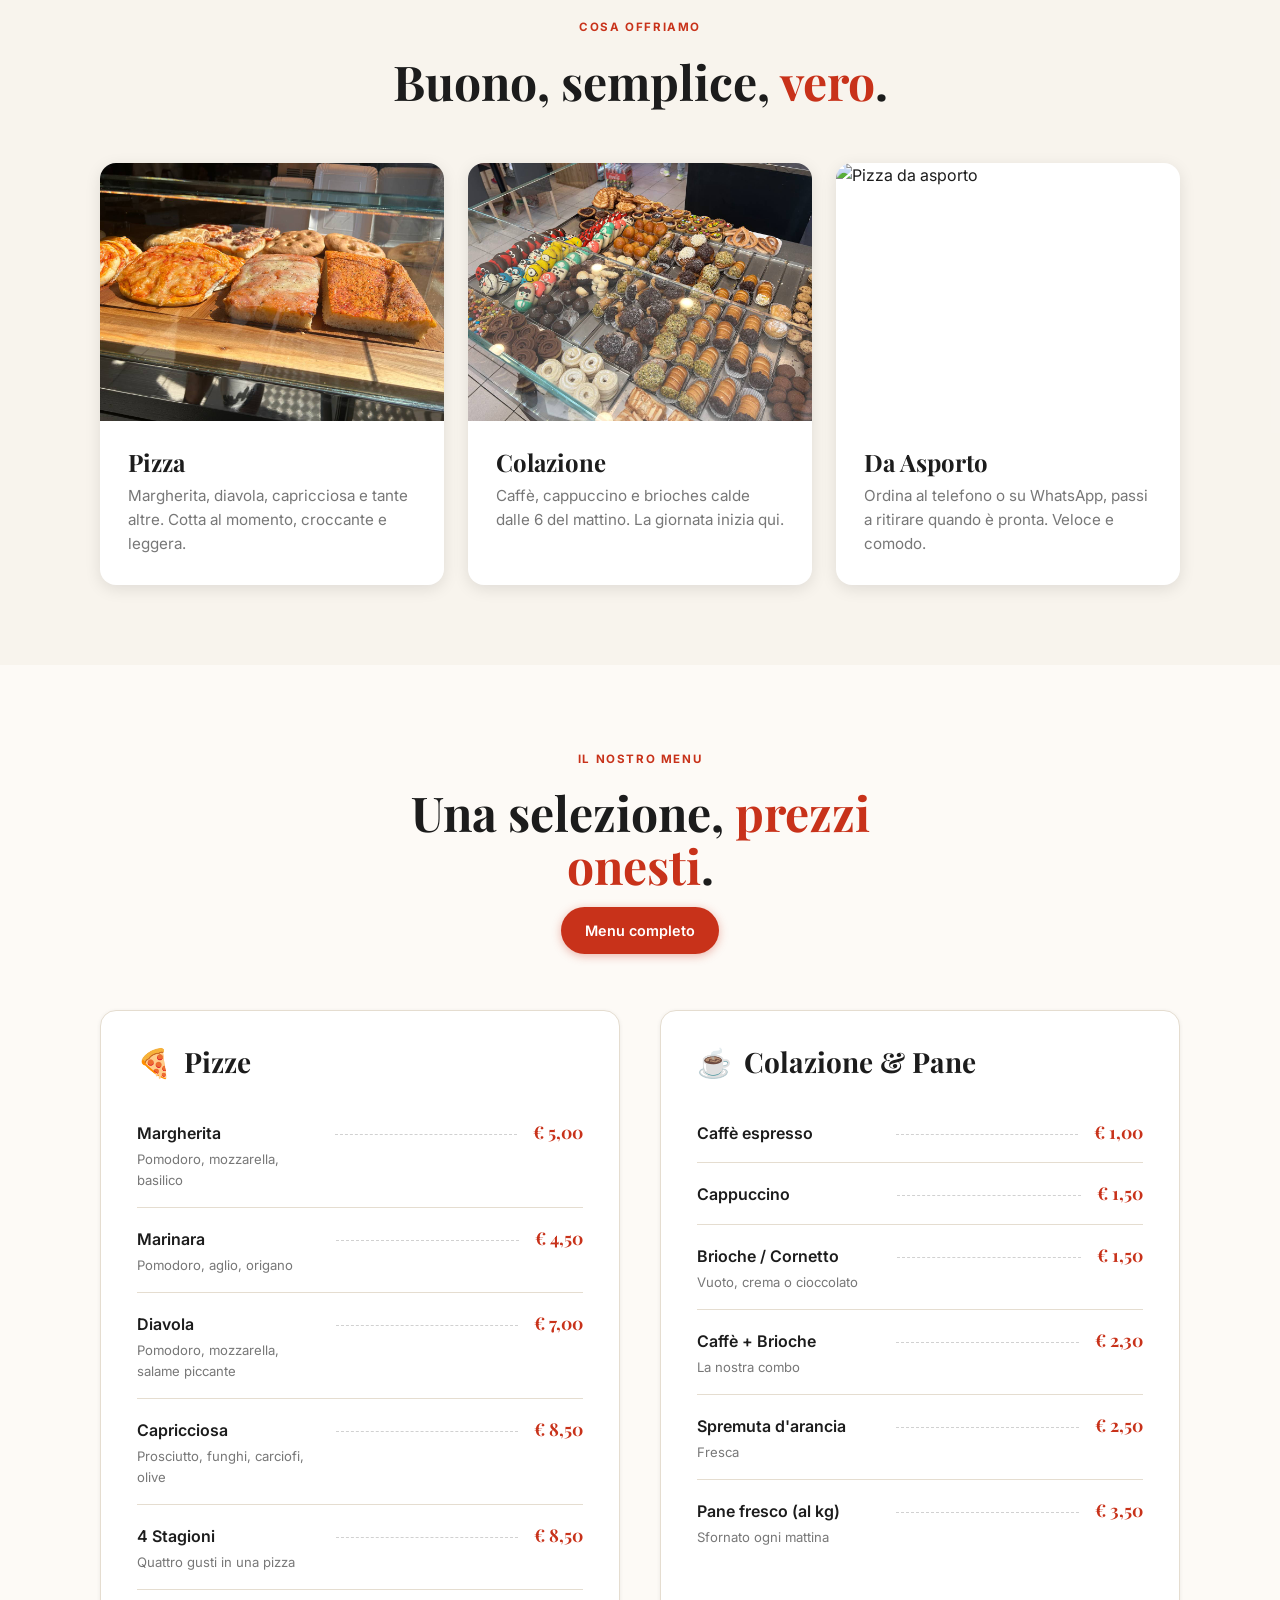
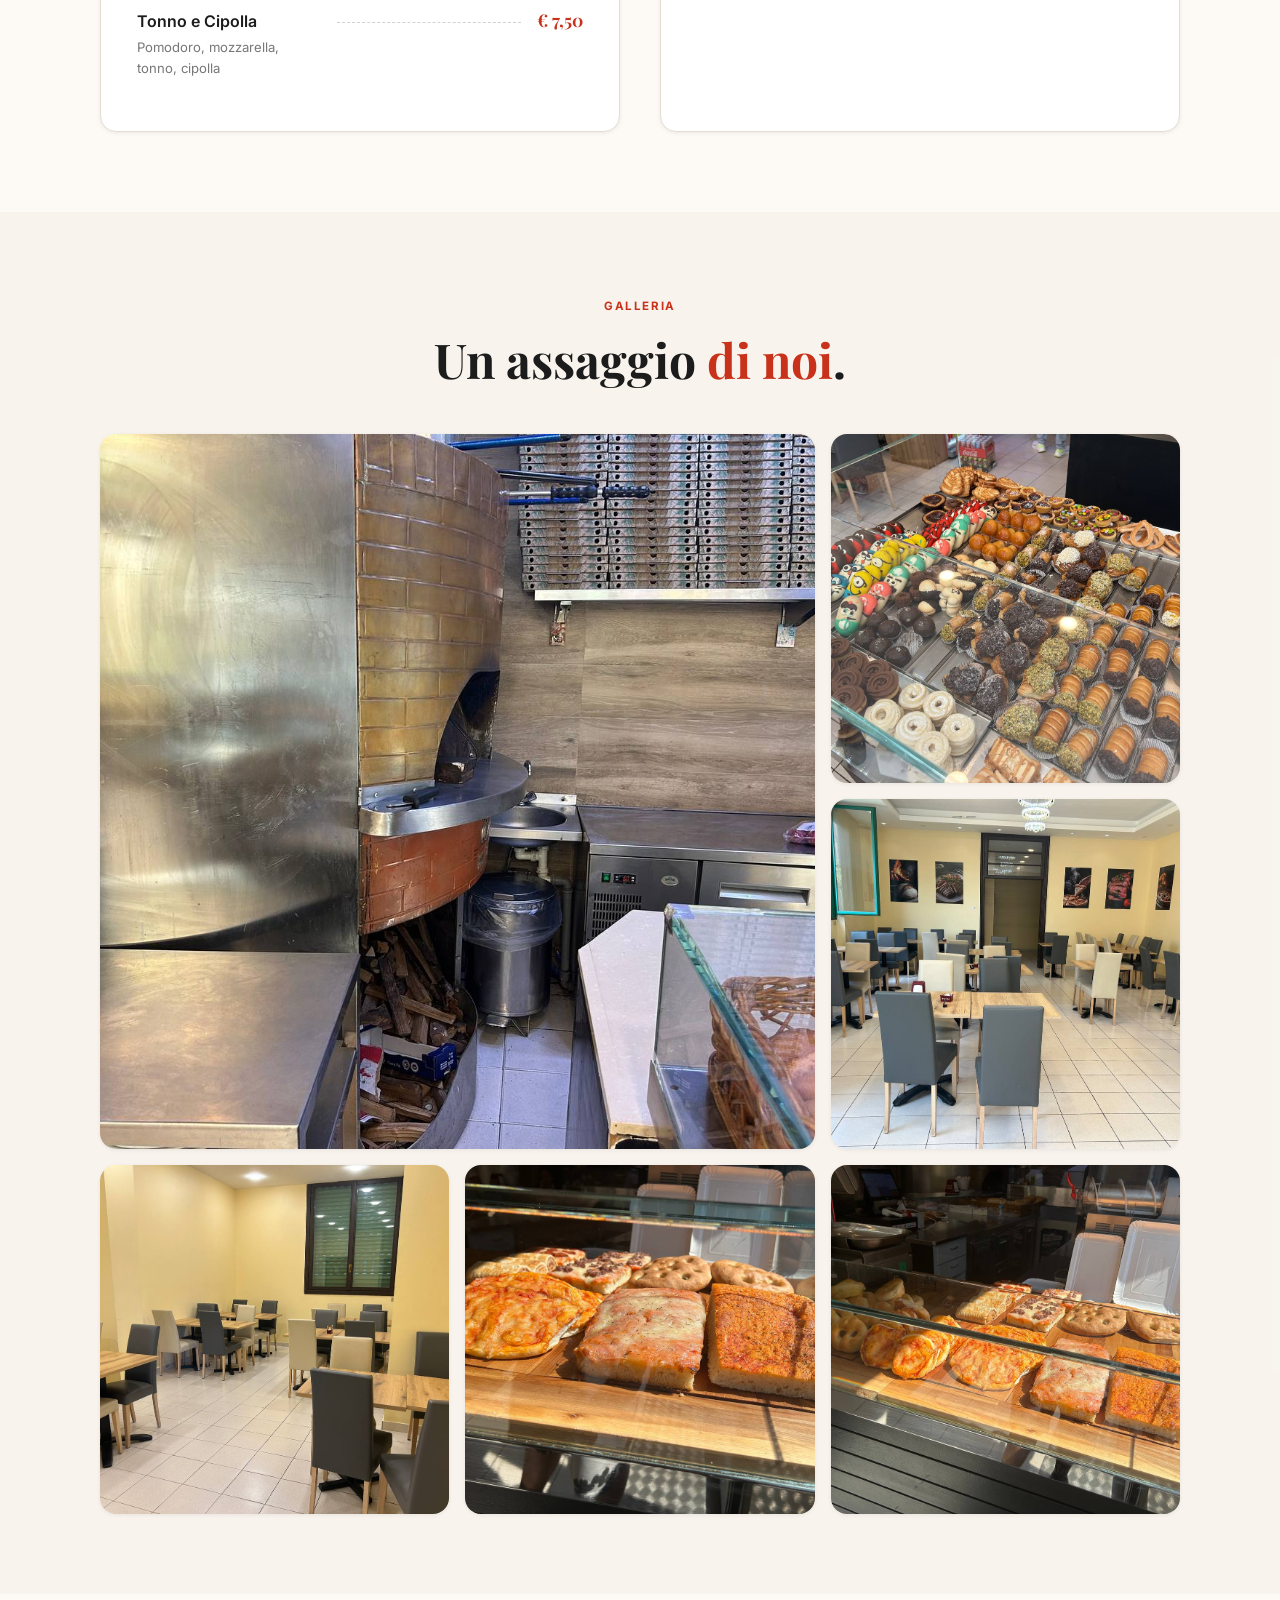
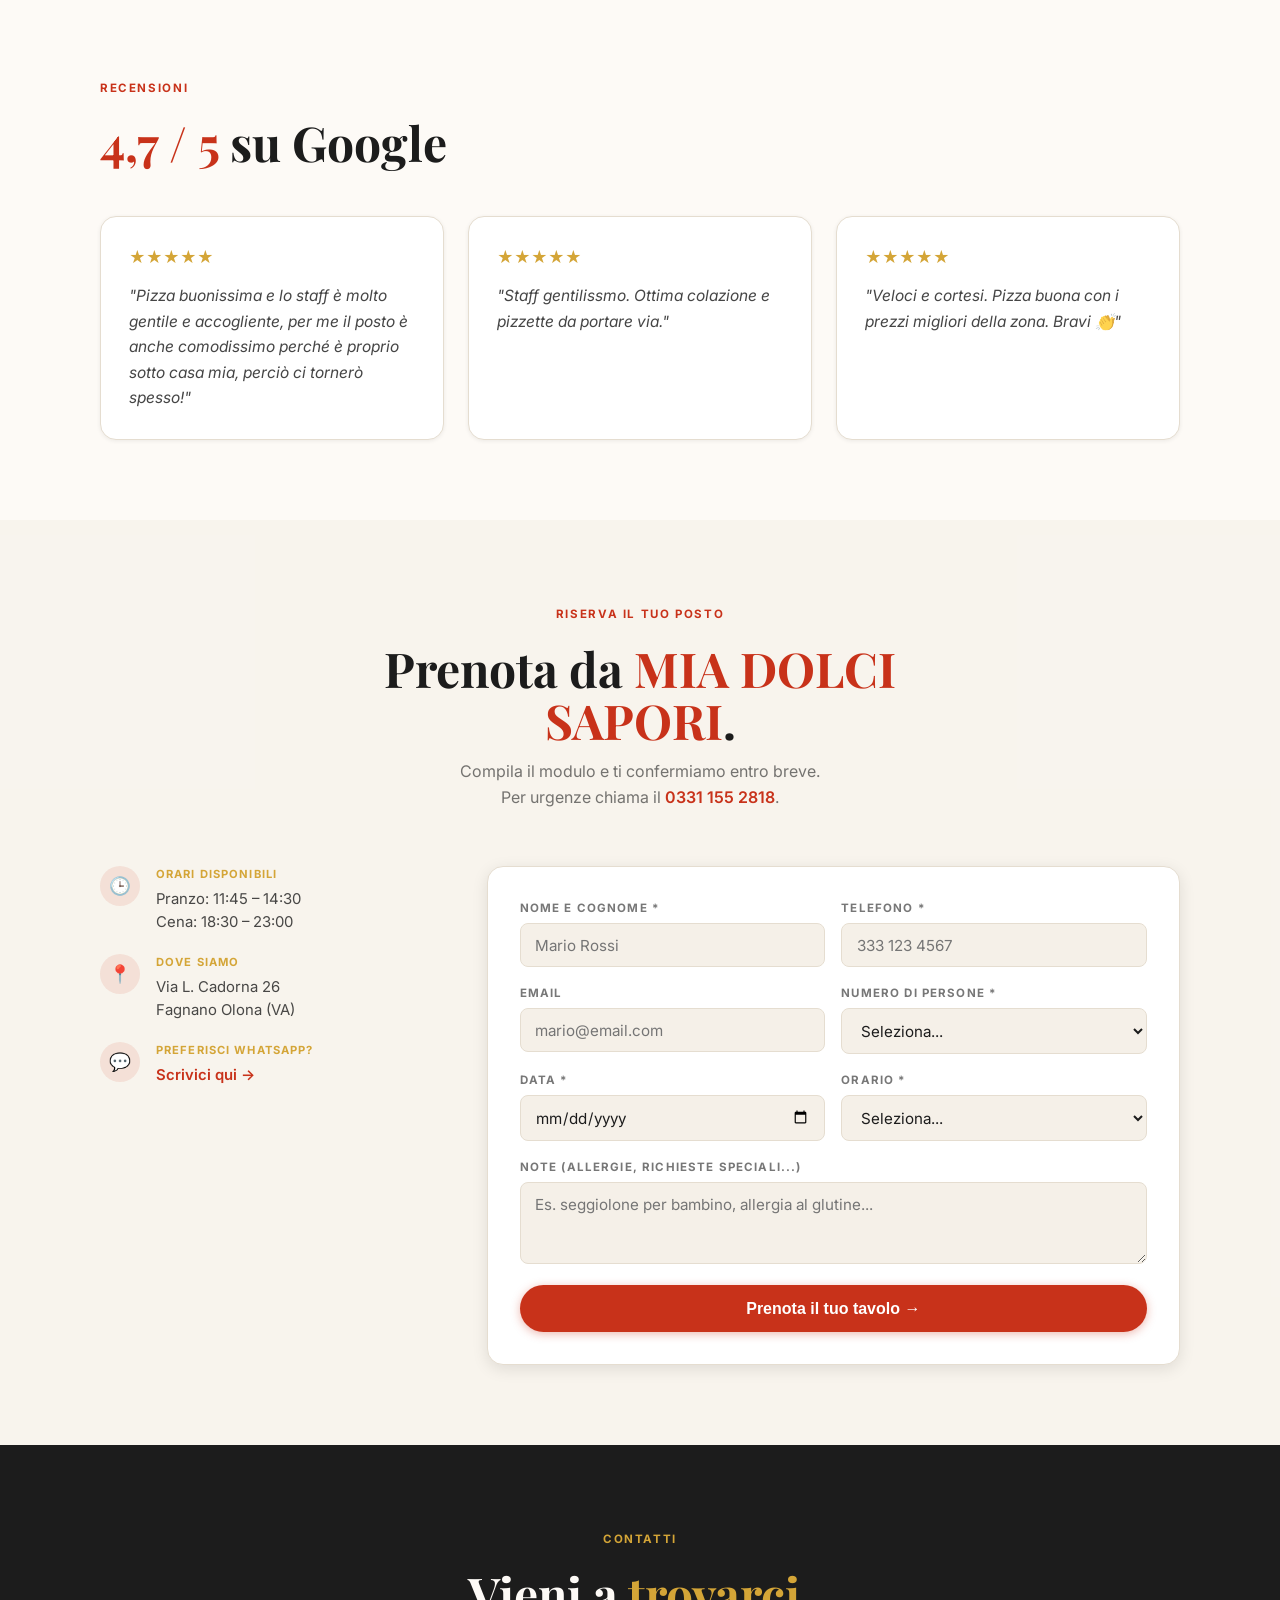
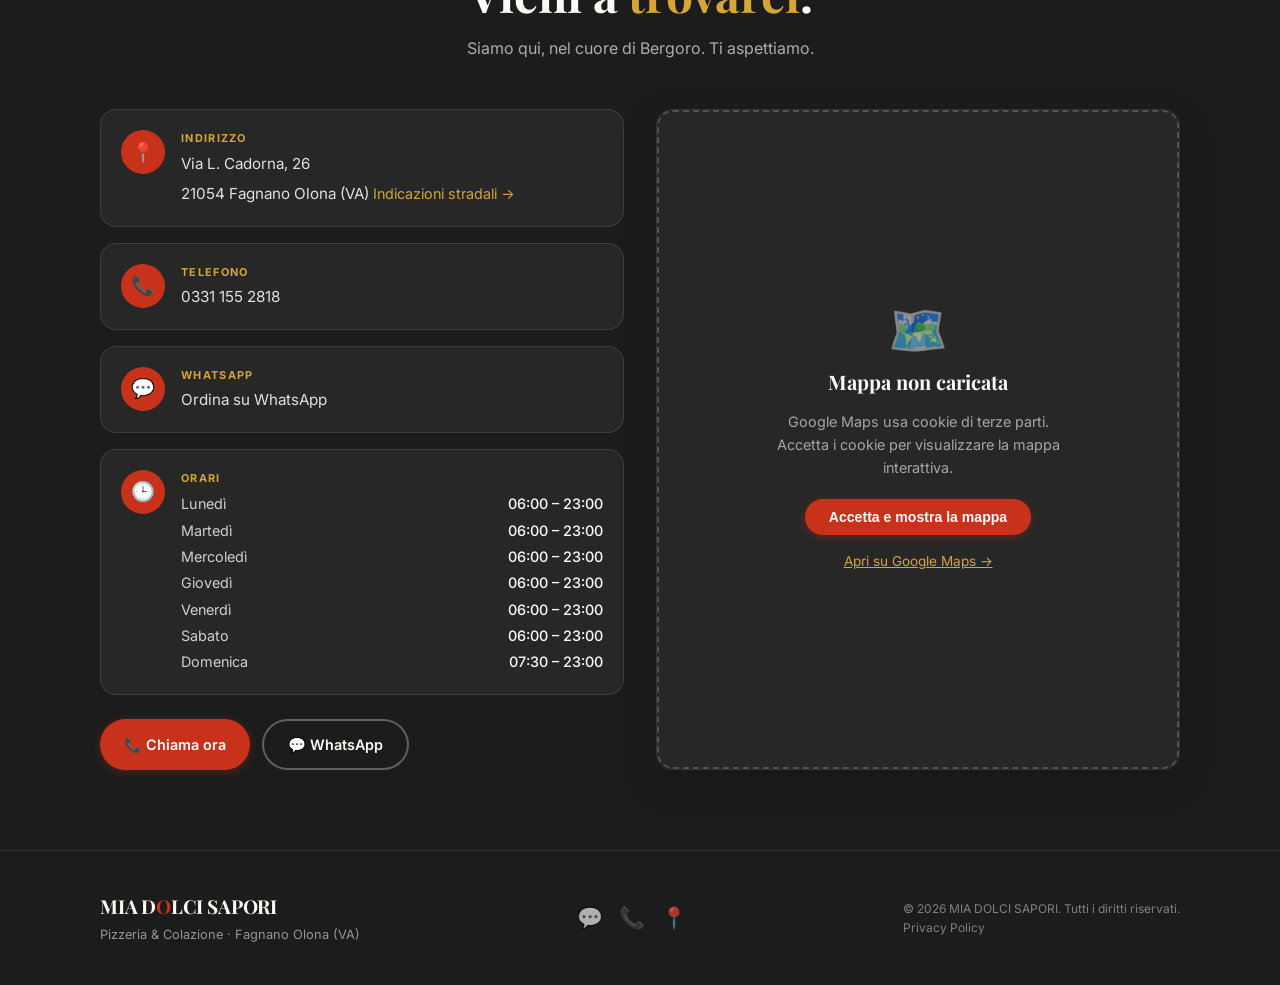
==== commit a0a46ddc: "fiximmagini" ====
--- a/index.html
+++ b/index.html
@@ -299,42 +299,42 @@
     <div class="gallery-grid">
       <div class="gallery-item big reveal">
         <img
-          src="https://images.unsplash.com/photo-1574071318508-1cdbab80d002?w=900&q=80&auto=format&fit=crop"
+          src="img/forno.jpg"
           alt="Pizza dal forno a legna MIA DOLCI SAPORI"
           loading="lazy"
         />
       </div>
       <div class="gallery-item reveal">
         <img
-          src="https://images.unsplash.com/photo-1558961363-fa8fdf82db35?w=600&q=80&auto=format&fit=crop"
+          src="img/dolci.jpg"
           alt="Brioches e dolci da colazione MIA DOLCI SAPORI"
           loading="lazy"
         />
       </div>
       <div class="gallery-item reveal">
         <img
-          src="https://images.unsplash.com/photo-1555396273-367ea4eb4db5?w=600&q=80&auto=format&fit=crop"
+          src="img/photo_2026-06-19_15-51-32.jpg"
           alt="Interno del locale MIA DOLCI SAPORI"
           loading="lazy"
         />
       </div>
       <div class="gallery-item reveal">
         <img
-          src="https://images.unsplash.com/photo-1509042239860-f550ce710b93?w=600&q=80&auto=format&fit=crop"
+          src="img/locale2.jpg"
           alt="Caffè espresso MIA DOLCI SAPORI"
           loading="lazy"
         />
       </div>
       <div class="gallery-item reveal">
         <img
-          src="https://images.unsplash.com/photo-1513104890138-7c749659a591?w=600&q=80&auto=format&fit=crop"
+          src="img/pizzavicino.jpg"
           alt="Pizza margherita MIA DOLCI SAPORI"
           loading="lazy"
         />
       </div>
       <div class="gallery-item reveal">
         <img
-          src="https://images.unsplash.com/photo-1509440159596-0249088772ff?w=600&q=80&auto=format&fit=crop"
+          src="img/pizzalontano.jpg"
           alt="Pane fresco sfornato MIA DOLCI SAPORI"
           loading="lazy"
         />
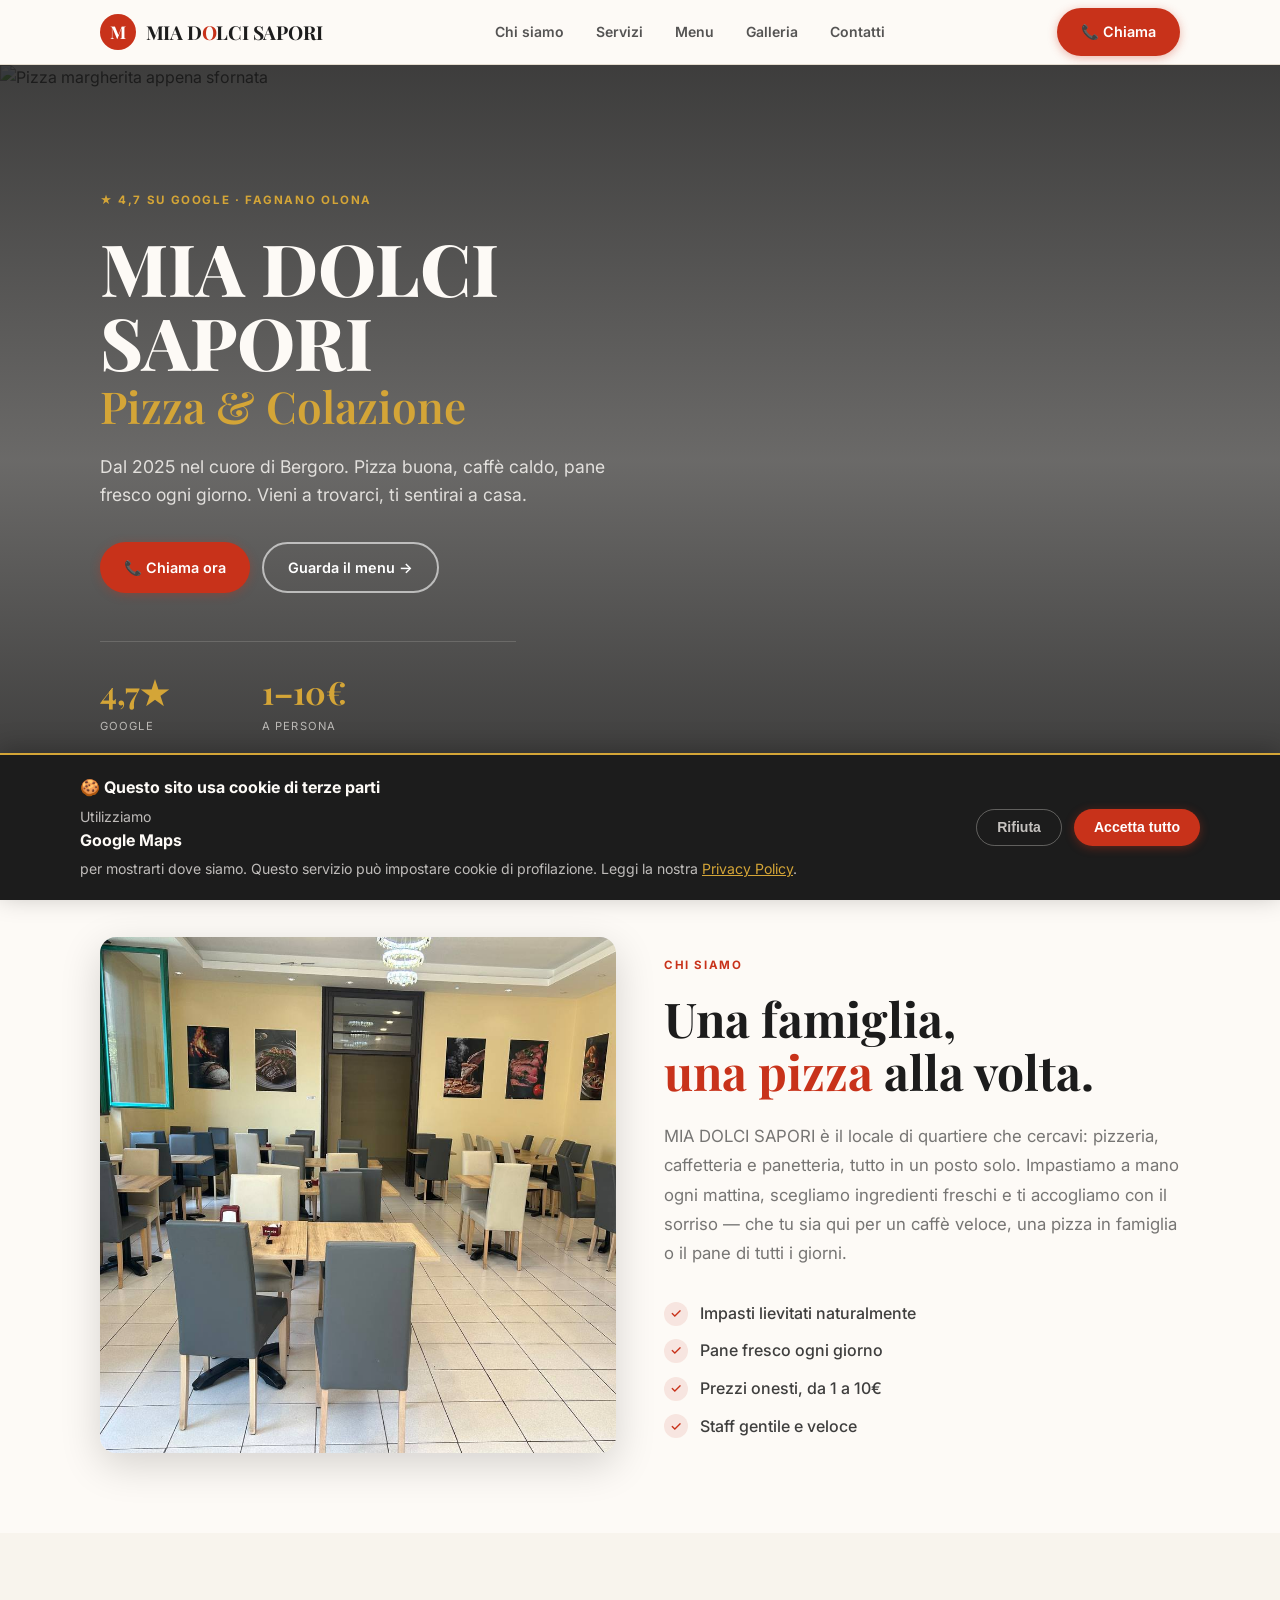
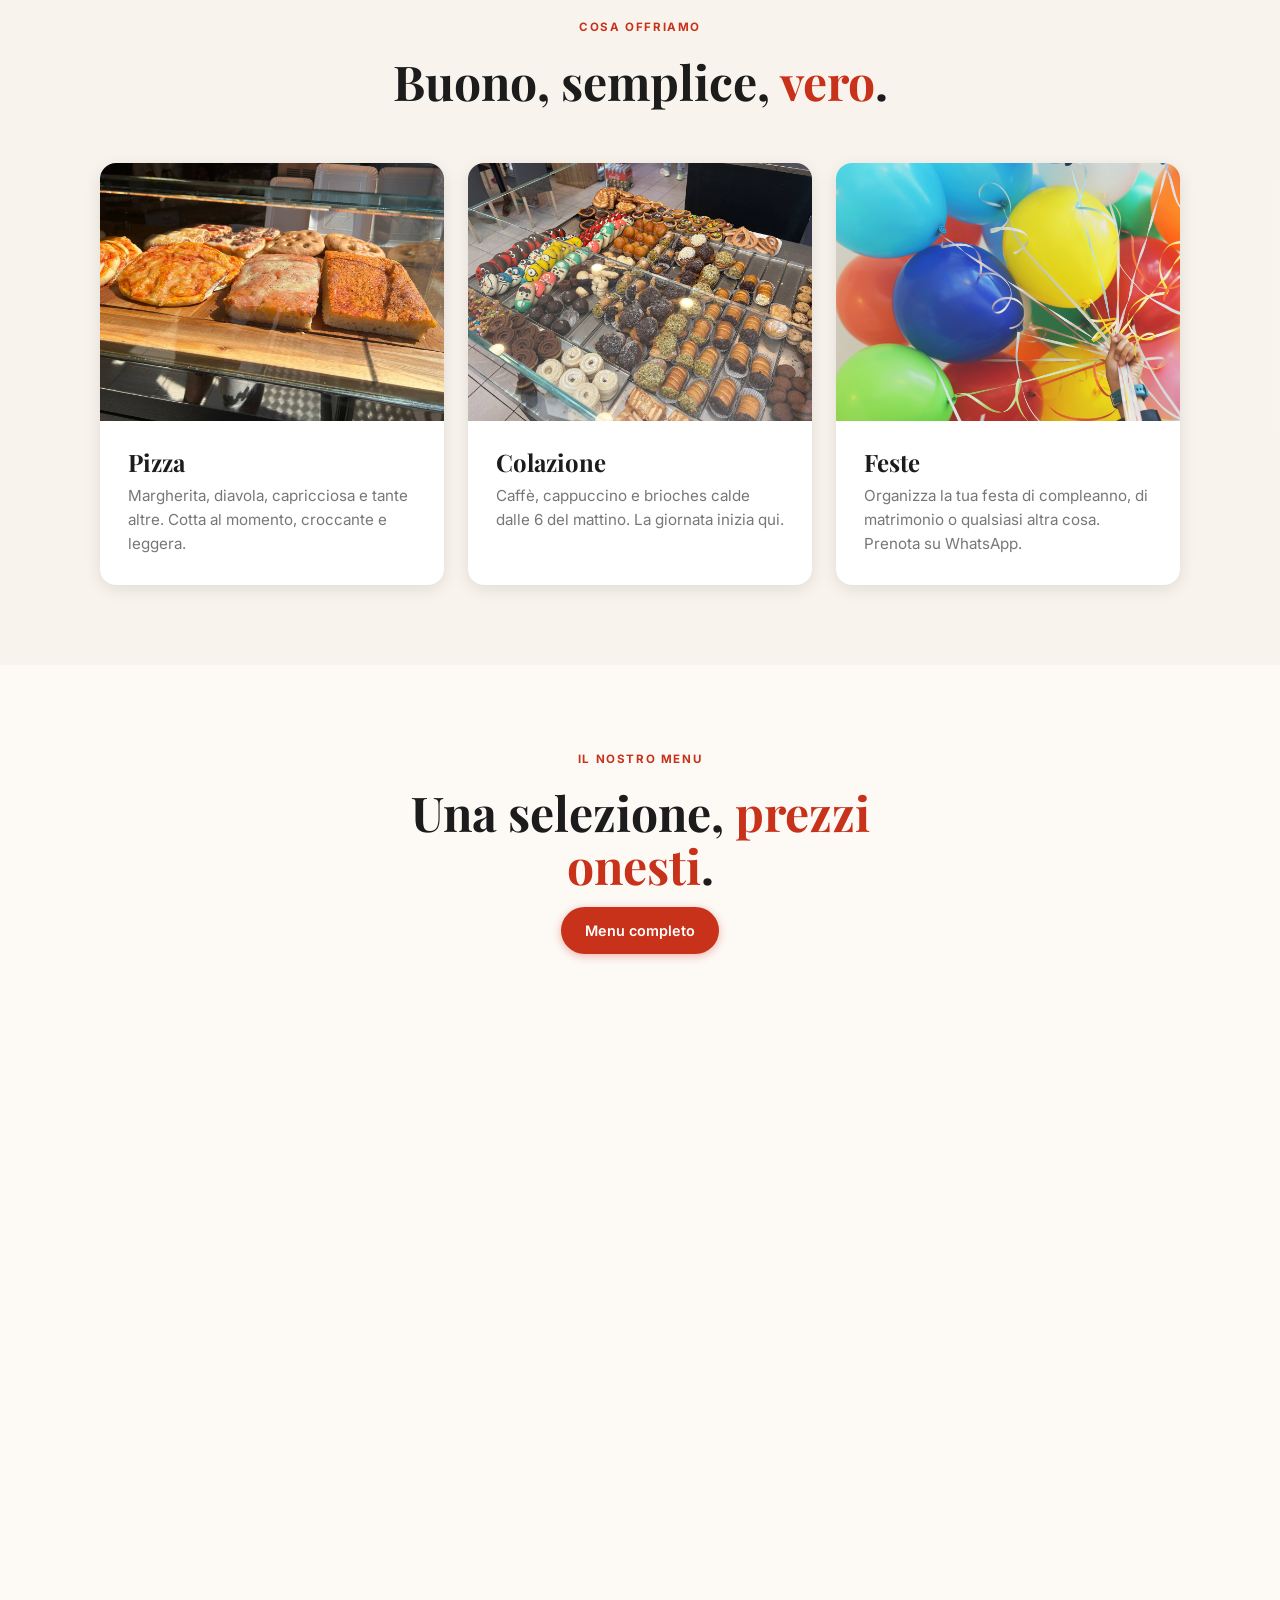
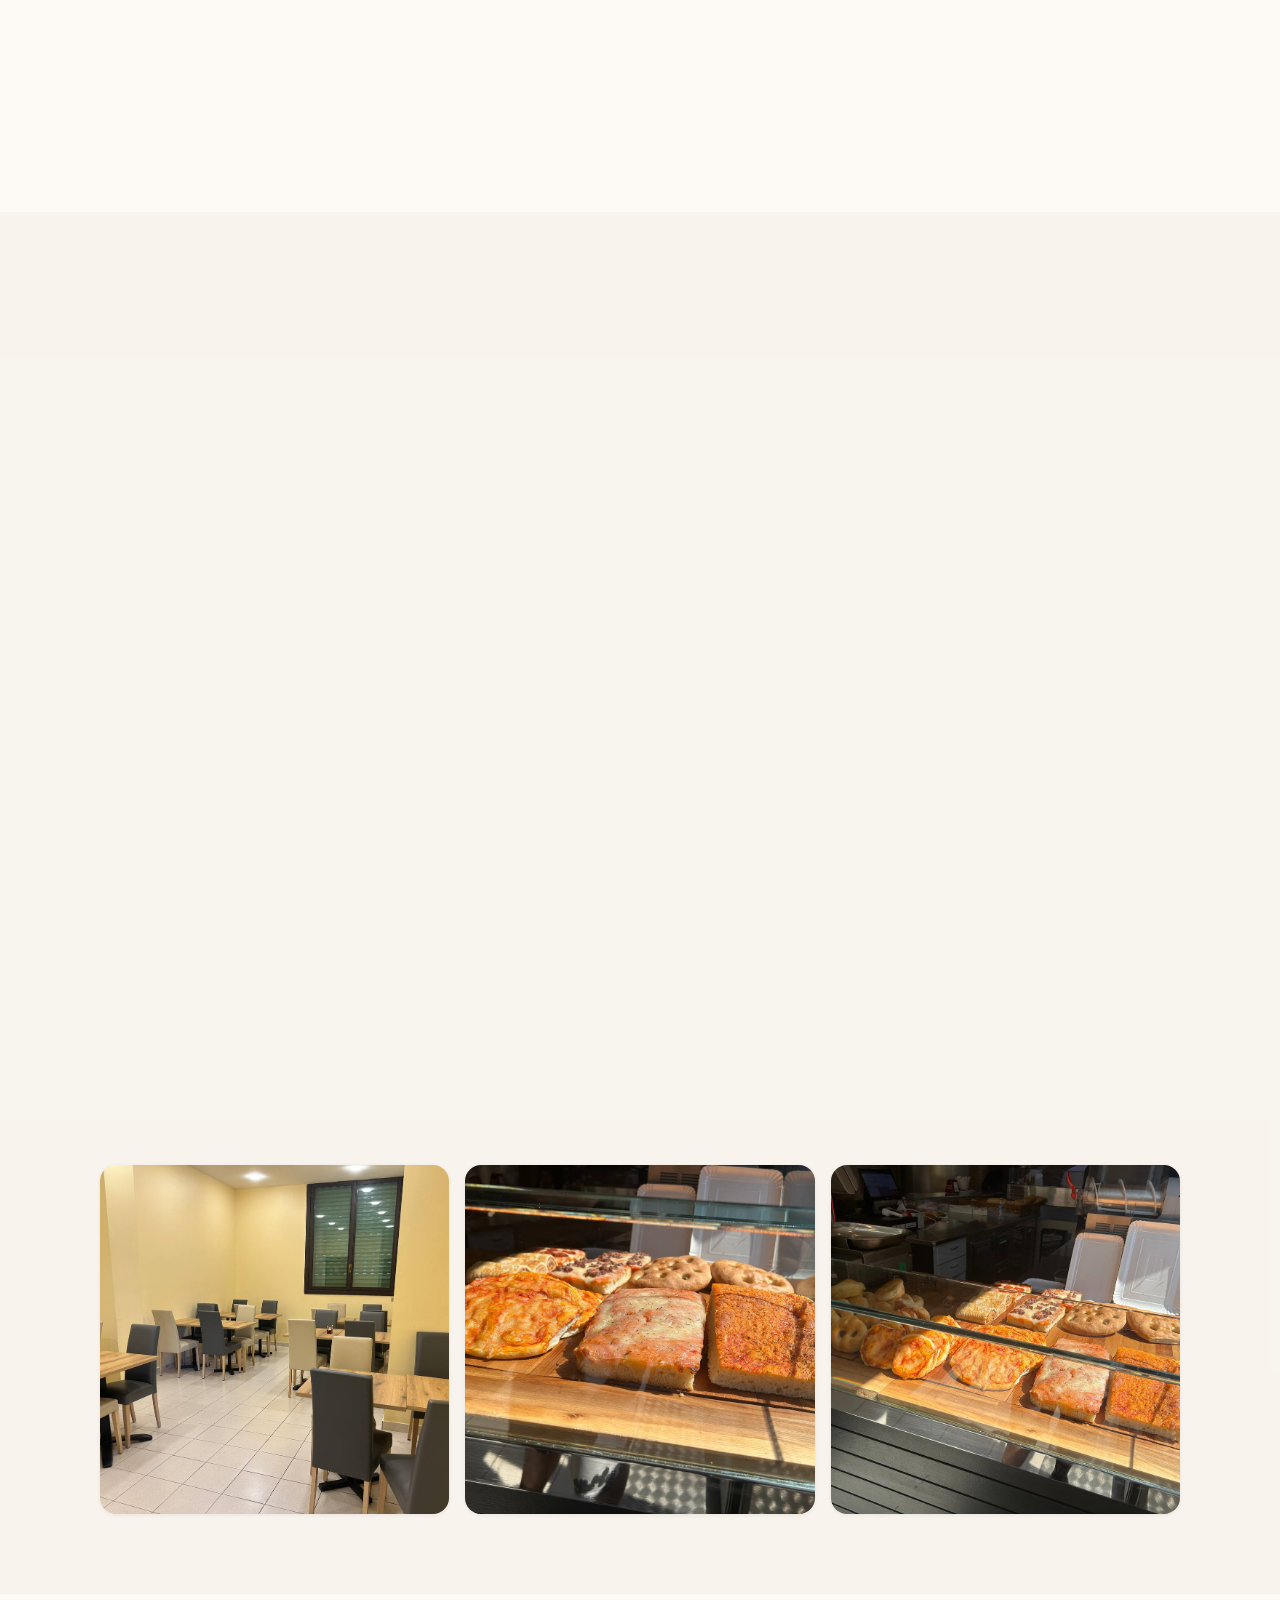
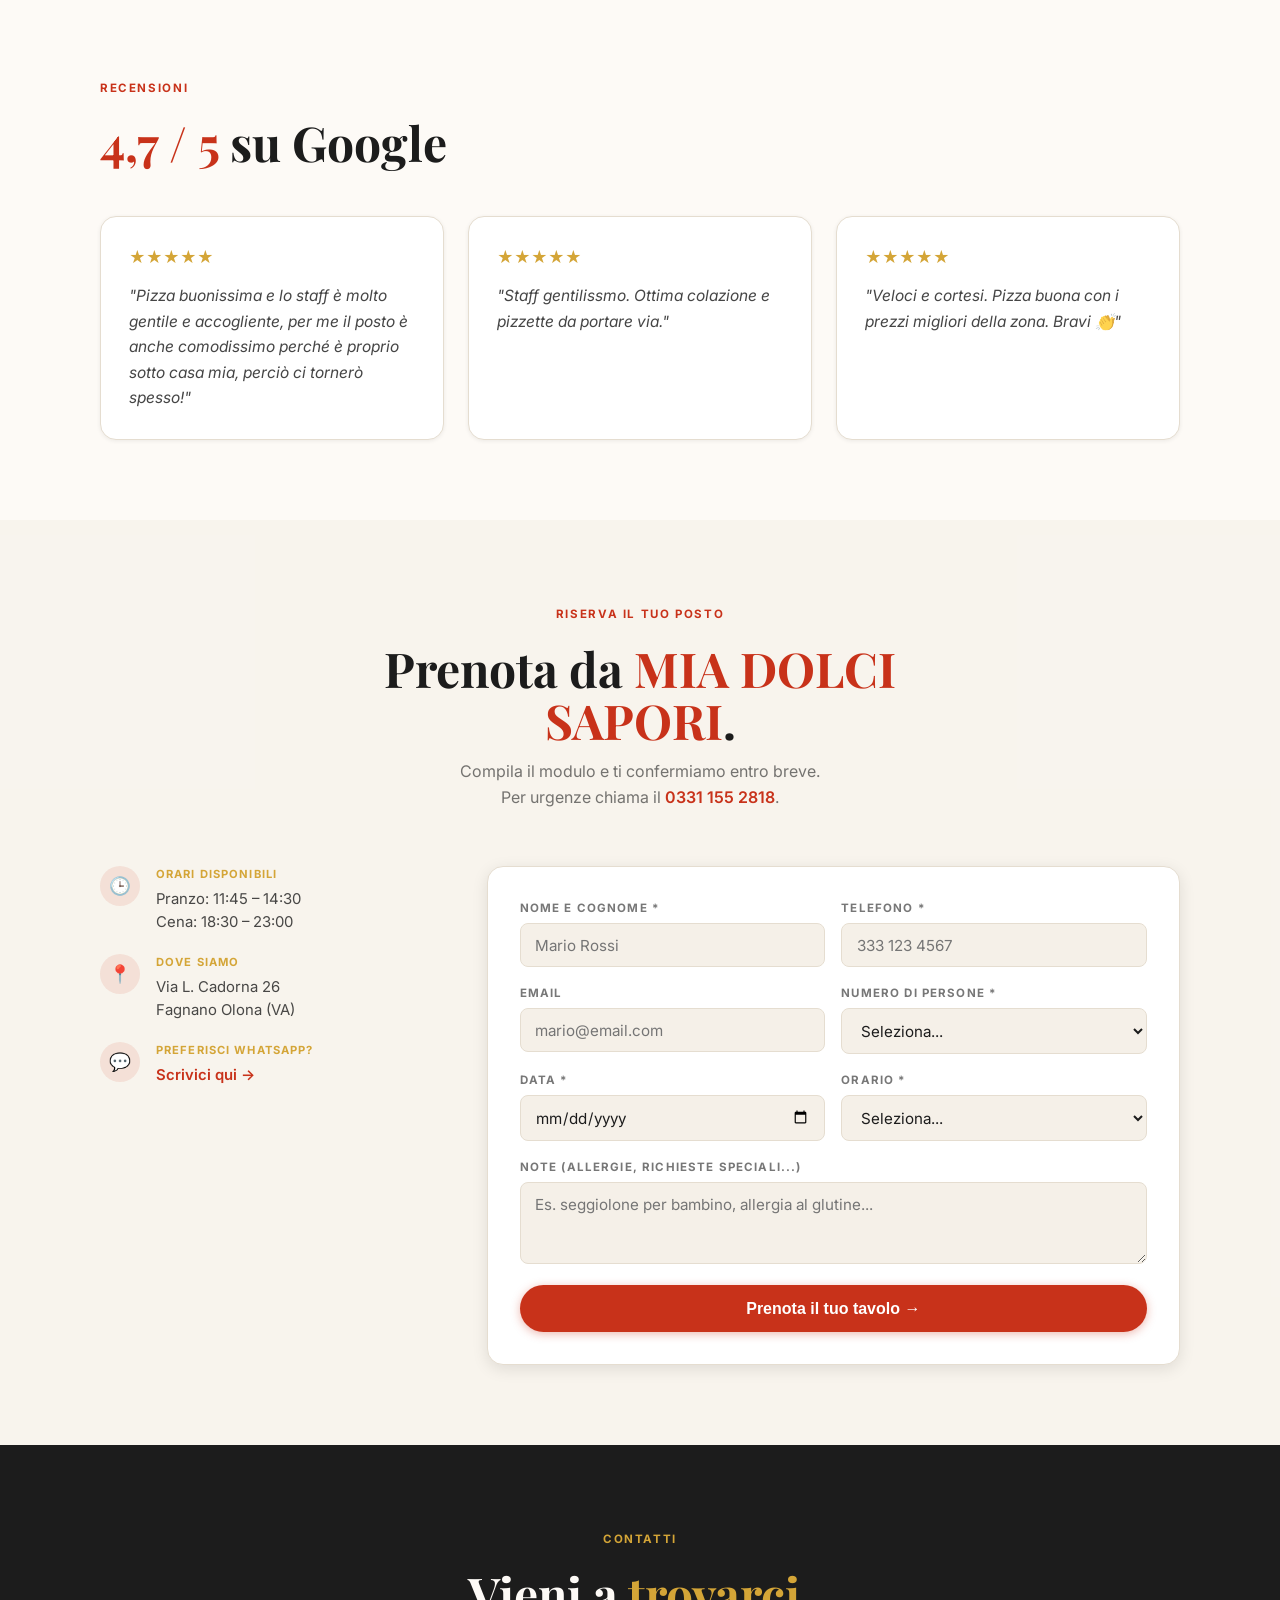
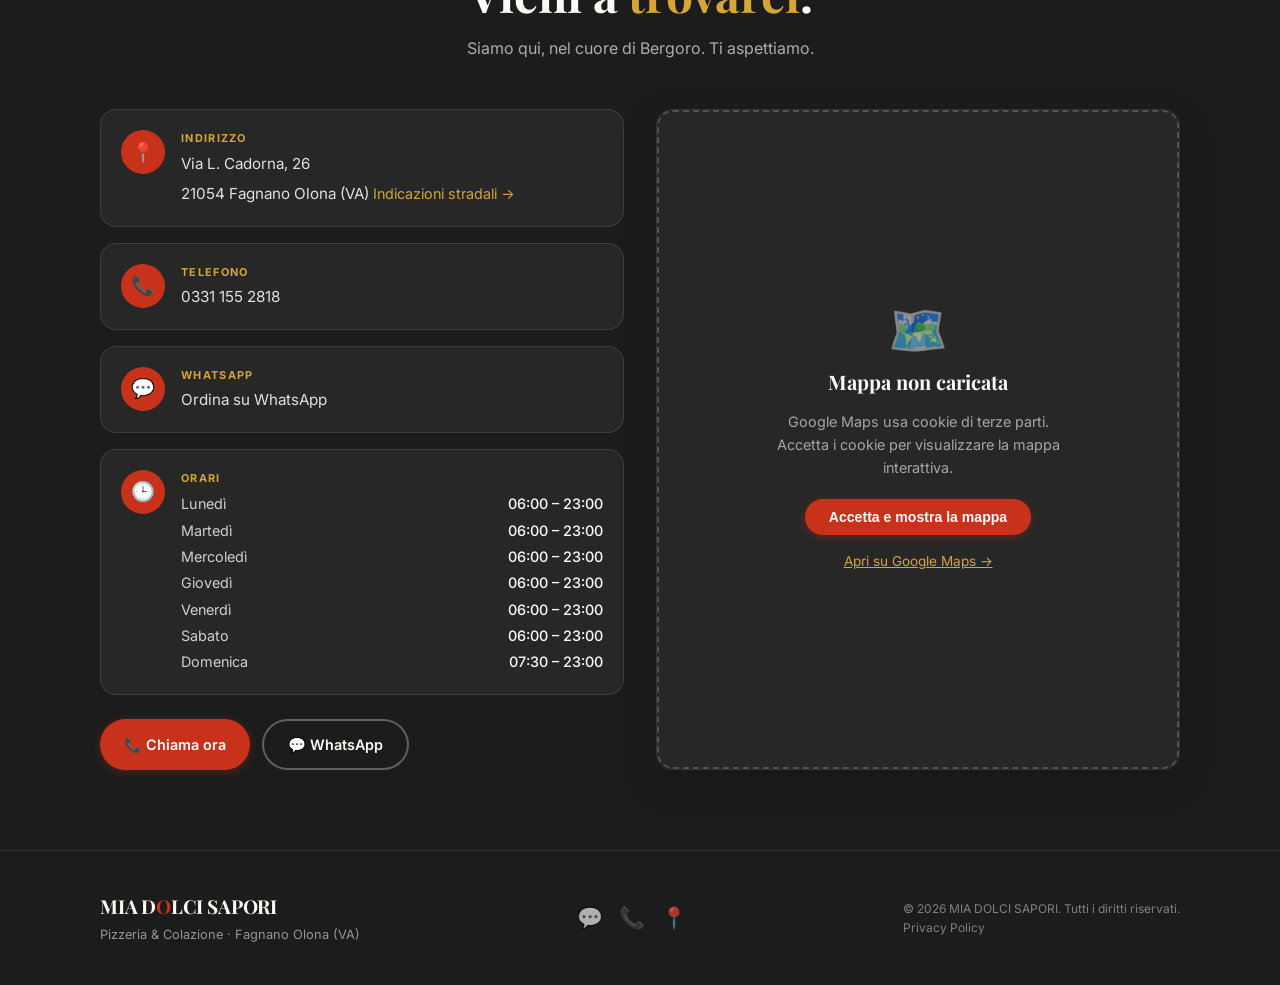
==== commit b78d171e: "Fix da asporto a feste" ====
--- a/index.html
+++ b/index.html
@@ -5,7 +5,7 @@
   <meta name="viewport" content="width=device-width, initial-scale=1.0"/>
   <title>MIA DOLCI SAPORI — Pizzeria e Colazione a Fagnano Olona</title>
   <meta name="description" content="MIA DOLCI SAPORI: pizzeria, colazione, pane fresco e caffè a Fagnano Olona. Pizza buona, prezzi onesti, da asporto. Chiama 0331 155 2818."/>
-  <meta name="keywords" content="pizzeria Fagnano Olona, colazione Fagnano Olona, pizza da asporto Fagnano Olona, pane fresco Fagnano Olona, MIA DOLCI SAPORI"/>
+  <meta name="keywords" content="pizzeria Fagnano Olona, colazione Fagnano Olona, pizza da asporto Fagnano Olona, pane fresco Fagnano Olona, MIA DOLCI SAPORI, feste di compleanno, feste, feste di laurea, festa matrimonio"/>
   <meta property="og:title" content="MIA DOLCI SAPORI — Pizzeria e Colazione a Fagnano Olona"/>
   <meta property="og:description" content="Pizza, colazione e pane fresco nel cuore di Fagnano Olona. Vieni a trovarci o chiama per l'asporto."/>
   <meta property="og:type" content="restaurant"/>
@@ -160,14 +160,14 @@
       <article class="card-service reveal">
         <div class="card-service-img">
           <img
-            src="https://images.unsplash.com/photo-1571091718767-18b5b1457add?w=800&q=80&auto=format&fit=crop"
-            alt="Pizza da asporto"
+            src="img/gaelle-marcel-vrkSVpOwchk-unsplash.jpg"
+            alt="Locandina feste"
             loading="lazy"
           />
         </div>
         <div class="card-service-body">
-          <h3>Da Asporto</h3>
-          <p>Ordina al telefono o su WhatsApp, passi a ritirare quando è pronta. Veloce e comodo.</p>
+          <h3>Feste</h3>
+          <p>Organizza la tua festa di compleanno, di matrimonio o qualsiasi altra cosa. Prenota su WhatsApp.</p>
         </div>
       </article>
     </div>
